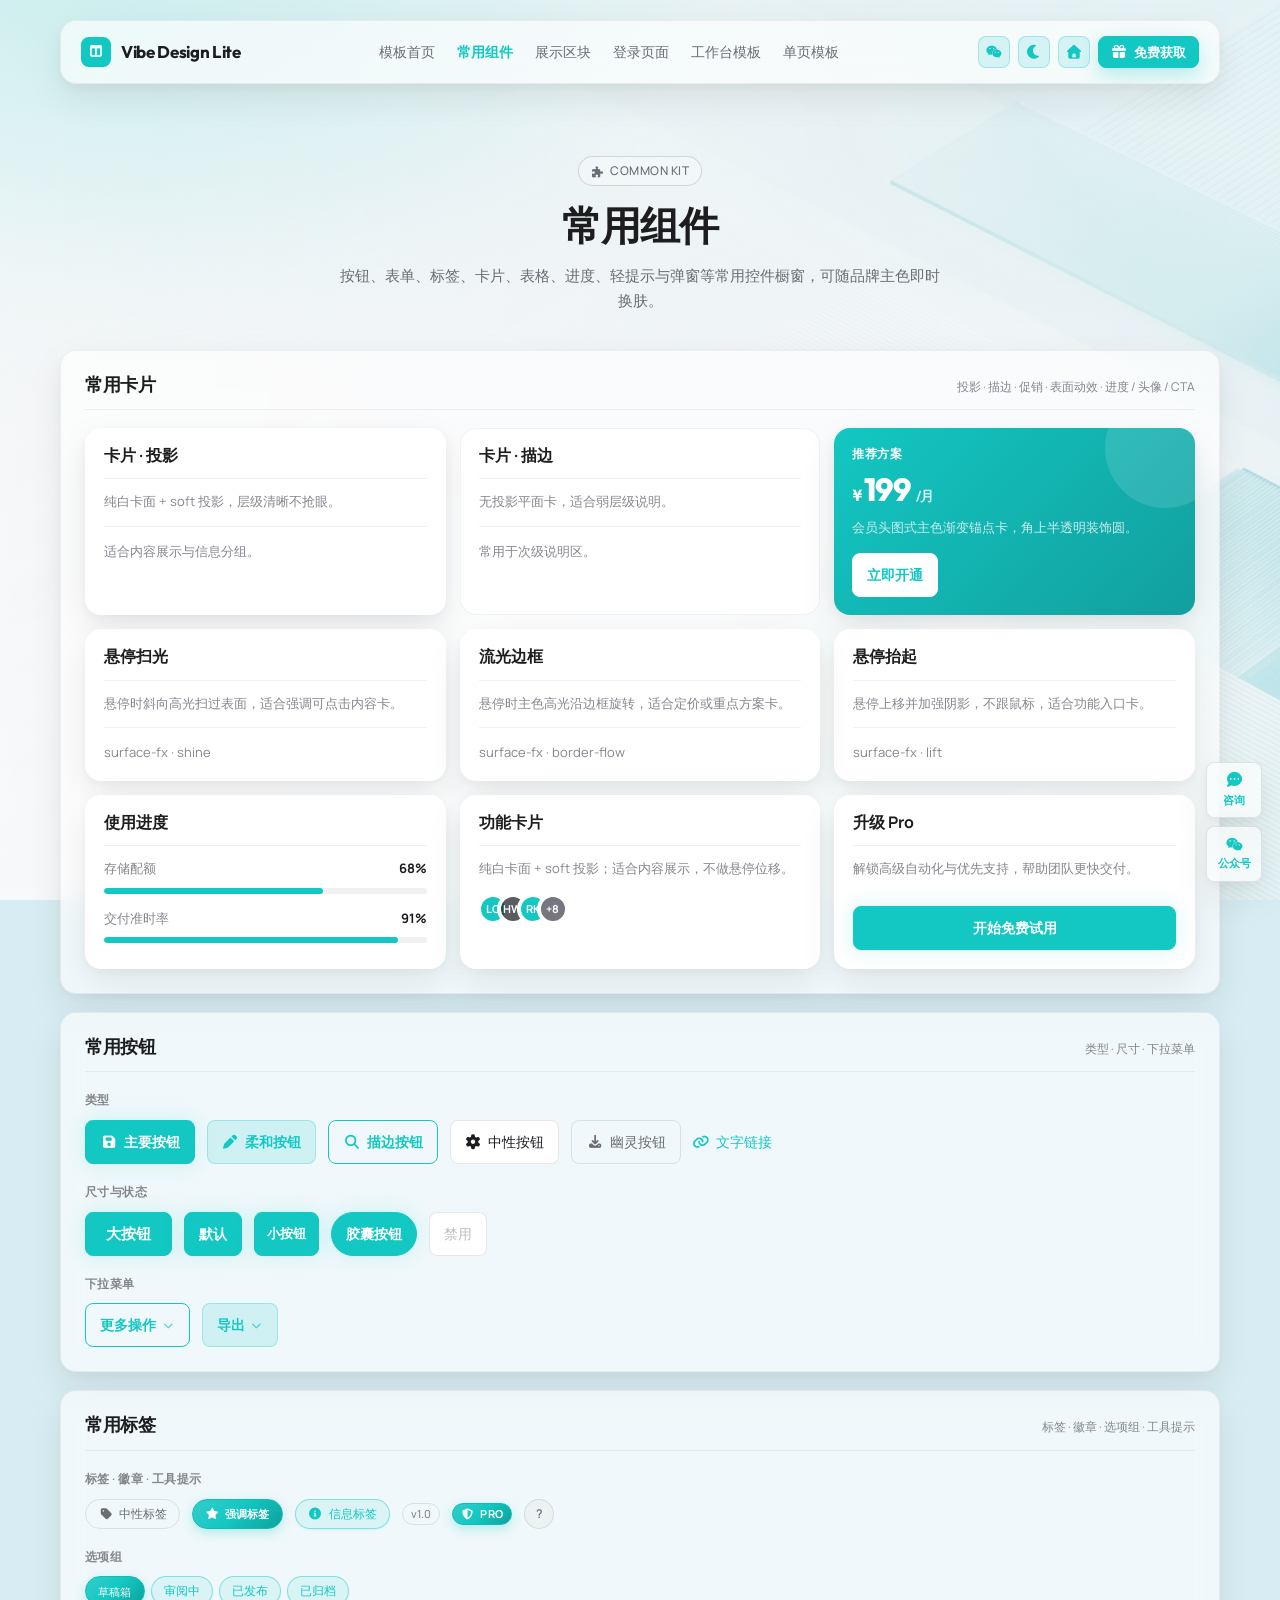
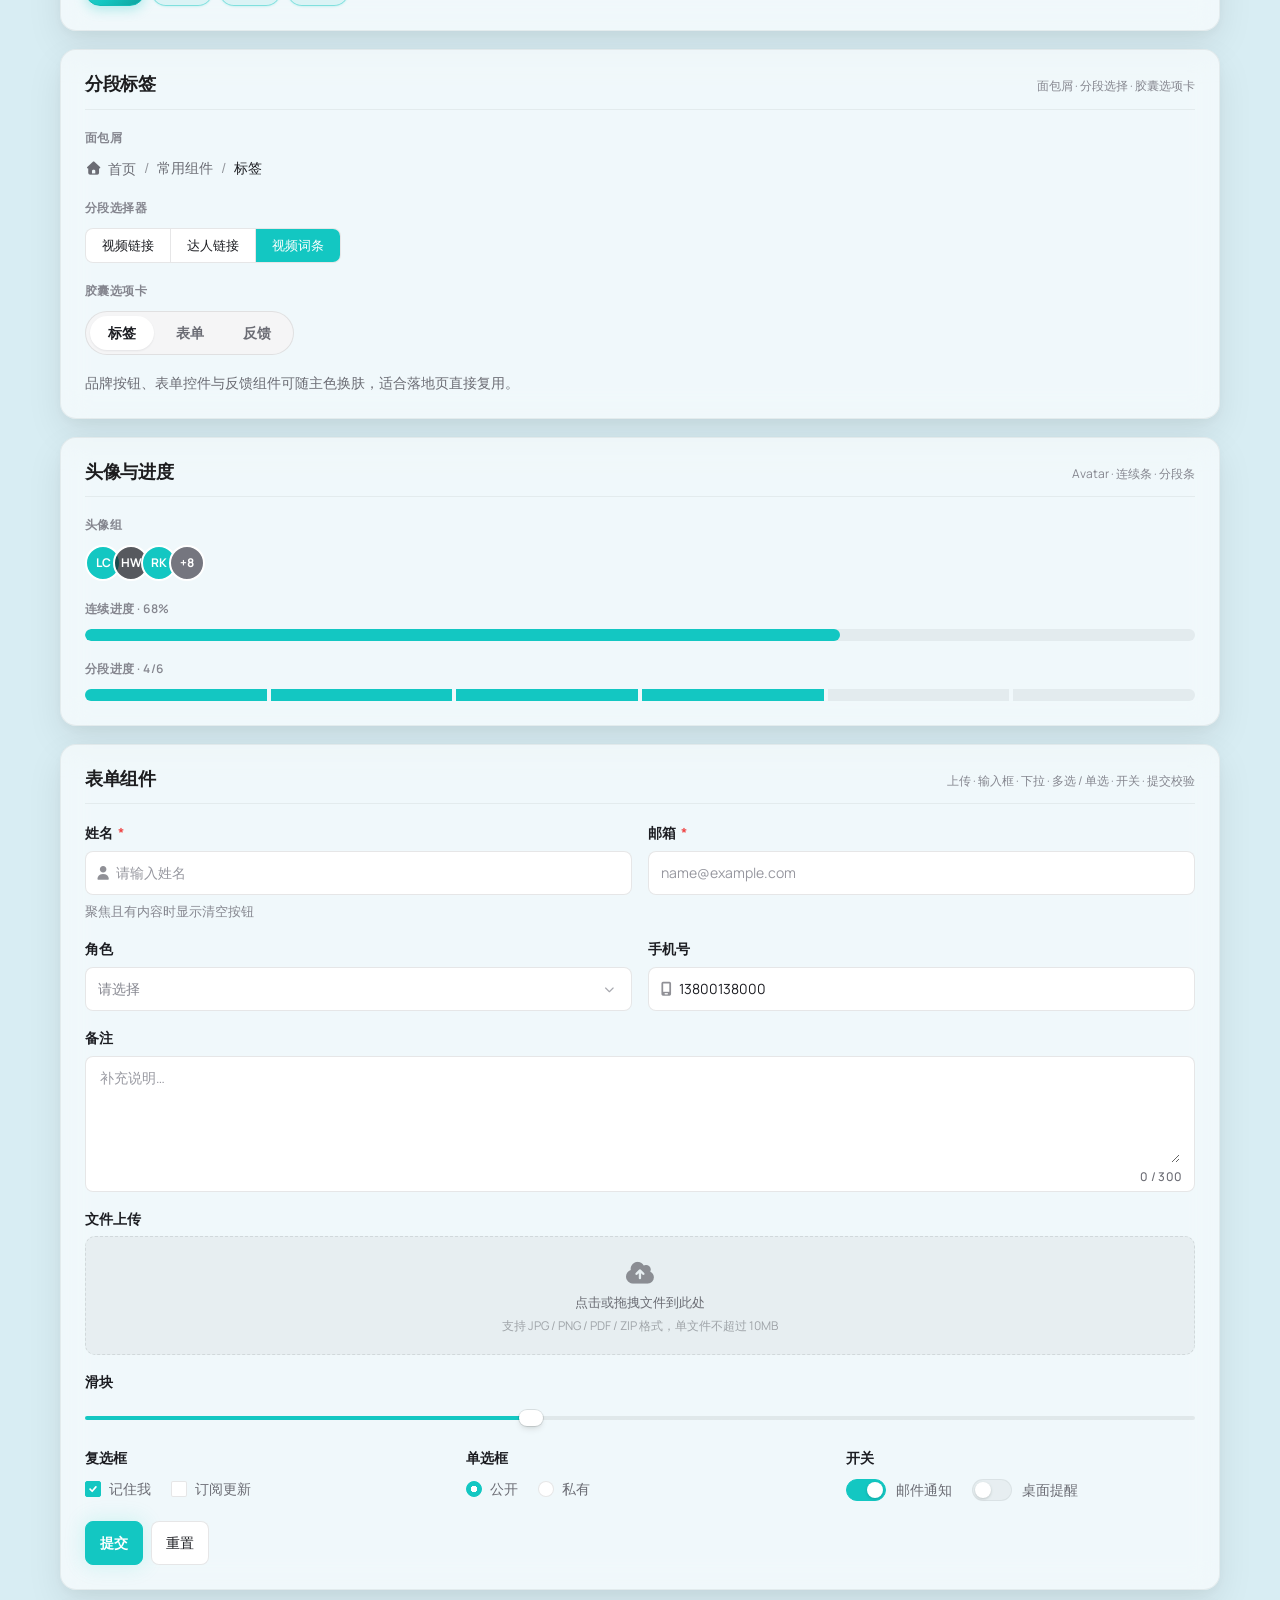
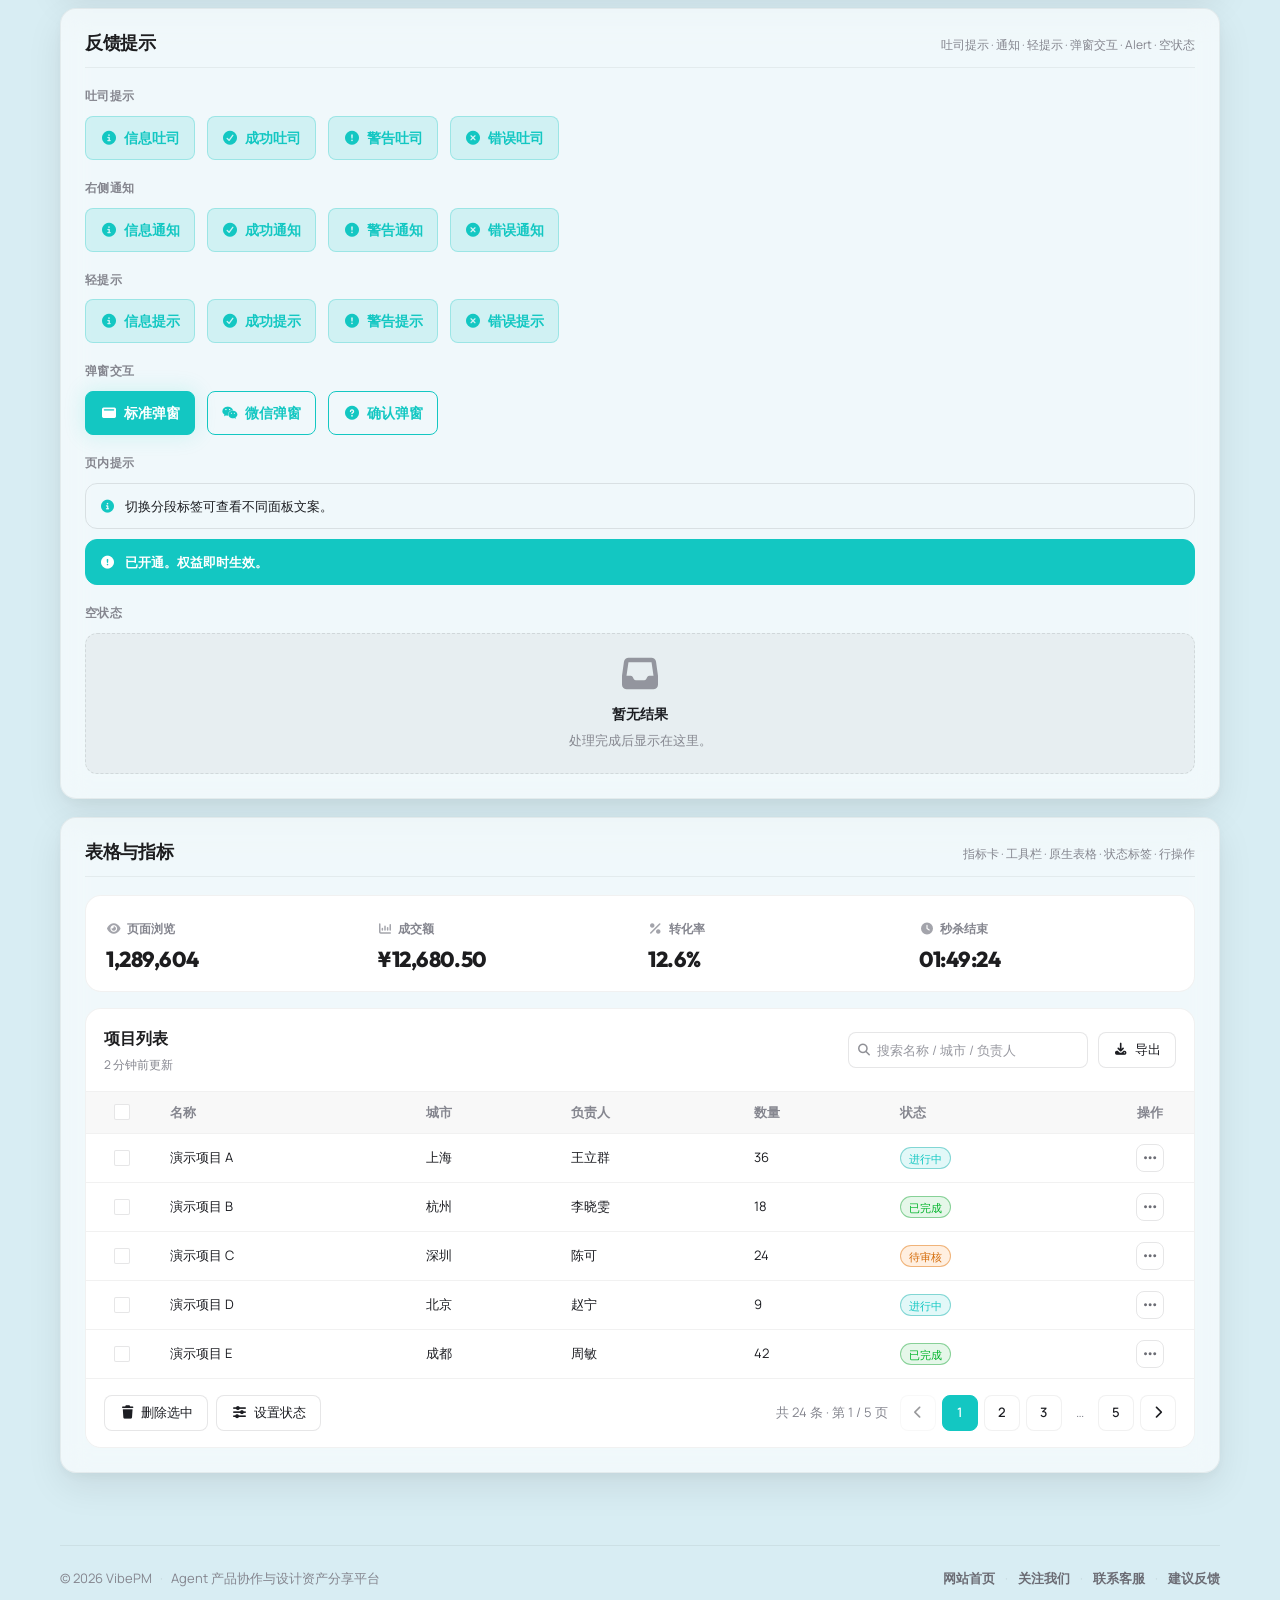
==== components.html @ 29d190fe "Initial open-source release of Vibe Design Lite static template. Includes marketing pages, component" ====
<!DOCTYPE html>
<html lang="zh-CN">
<head>
  <meta charset="UTF-8" />
  <meta name="viewport" content="width=device-width, initial-scale=1" />
  <title>常用组件 — Vibe Design Lite | VibePM</title>
  <meta name="description" content="Vibe Design Lite 常用组件橱窗：按钮、表单、标签、卡片、表格、进度、吐司与弹窗等可复用控件示意，便于轻站快速对照接入。" />
  <meta name="keywords" content="Vibe Design Lite,常用组件,按钮,表单,卡片,表格,弹窗,吐司,标签,进度条,轻站,VibePM" />
  <meta name="author" content="VibePM" />
  <meta name="theme-color" content="#13c7c2" />
  <script src="./assets/common/js/theme.js"></script>
  <link rel="stylesheet" href="./vendor/fontawesome_free/css/all.min.css" />
  <link rel="stylesheet" href="./assets/common/css/global.css" />
  <link rel="stylesheet" href="./assets/common/css/chrome.css" />
  <link rel="stylesheet" href="./assets/common/css/components.css" />
  <link rel="stylesheet" href="./css/components.css" />
  <link rel="icon" href="./assets/images/logo.svg" type="image/svg+xml">
</head>
<body id="top" class="wa-landing-cover">
  <div class="wa-landing-bg" aria-hidden="true">
    <div class="wa-landing-bg__image"></div>
    <div class="wa-landing-bg__glow"></div>
    <div class="wa-landing-bg__aura"></div>
    <div class="wa-landing-bg__dots"></div>
  </div>

  <div class="wa-shell">
    <div class="wa-nav-shell">
      <div class="wa-nav-shell__inner">
        <header class="wa-nav wa-nav--card">
          <a class="wa-brand" href="./index.html" aria-label="Vibe Design Lite，返回首页">
            <span class="wa-brand__mark" aria-hidden="true"><i class="fa-solid fa-table-columns"></i></span>
            <span class="wa-brand__name">Vibe Design Lite</span>
          </a>

          <nav class="wa-nav__links" aria-label="主导航">
            <a href="./index.html">模板首页</a>
            <a href="./components.html" aria-current="page">常用组件</a>
            <a href="./showcase.html">展示区块</a>
            <a href="./login.html" target="_blank" rel="noopener noreferrer">登录页面</a>
            <a href="./shell-dashboard.html" target="_blank" rel="noopener noreferrer">工作台模板</a>
            <a href="./tool.html" target="_blank" rel="noopener noreferrer">单页模板</a>
          </nav>

          <div class="wa-nav__actions">
            <button type="button" class="wa-nav__icon-btn wa-nav__icon-btn--aux" data-modal-open="wechat-modal" aria-label="关注公众号" title="关注公众号">
              <i class="fa-brands fa-weixin" aria-hidden="true"></i>
            </button>
            <button
              type="button"
              class="wa-nav__icon-btn wa-nav__icon-btn--aux"
              data-wa-theme-toggle
              aria-pressed="false"
              aria-label="切换主题"
              title="切换主题"
            >
              <i class="fa-regular fa-moon" aria-hidden="true"></i>
            </button>
            <a
              class="wa-nav__icon-btn wa-nav__icon-btn--aux"
              href="https://www.vibepm.net/"
              target="_blank"
              rel="noopener noreferrer"
              aria-label="网站首页"
              title="网站首页"
            >
              <i class="fa-solid fa-house" aria-hidden="true"></i>
            </a>
            <a
              class="wa-btn wa-btn--primary wa-btn--sm wa-nav__home"
              href="https://www.vibepm.net/home/templates/"
              target="_blank"
              rel="noopener noreferrer"
              aria-label="免费获取"
            >
              <i class="fa-solid fa-gift" aria-hidden="true"></i>
              <span class="wa-nav__home-label">免费获取</span>
            </a>
            <button
              type="button"
              class="wa-nav__toggle"
              data-nav-toggle
              aria-expanded="false"
              aria-controls="nav-drawer"
              aria-label="打开菜单"
            >
              <i class="fa-solid fa-bars" aria-hidden="true"></i>
            </button>
          </div>
        </header>

        <div class="wa-nav__drawer" id="nav-drawer" data-nav-drawer>
          <nav aria-label="移动导航">
            <a href="./index.html">介绍首页</a>
            <a href="./components.html" aria-current="page">常用组件</a>
            <a href="./showcase.html">展示区块</a>
            <a href="./login.html" target="_blank" rel="noopener noreferrer">登录页面</a>
            <a href="./shell-dashboard.html" target="_blank" rel="noopener noreferrer">工作台模板</a>
            <a href="./tool.html" target="_blank" rel="noopener noreferrer">单页模板</a>
          </nav>
        </div>
      </div>
    </div>

    <main class="wa-main">
      <section class="wa-section" id="components">
        <div class="wa-container">
          <div class="wa-section__head">
            <p class="wa-section__eyebrow"><i class="fa-solid fa-puzzle-piece" aria-hidden="true"></i> Common Kit</p>
            <h2 class="wa-section__title">常用组件</h2>
            <p class="wa-section__desc">按钮、表单、标签、卡片、表格、进度、轻提示与弹窗等常用控件橱窗，可随品牌主色即时换肤。</p>
          </div>

          <div class="wa-kit">
            <article class="wa-kit__card" id="kit-cards">
              <header class="wa-kit__head">
                <h3>常用卡片</h3>
                <span>投影 · 描边 · 促销 · 表面动效 · 进度 / 头像 / CTA</span>
              </header>

              <div class="wa-card-grid">
                <div class="wa-card wa-card--shadow">
                  <h4 class="wa-card__title">卡片 · 投影</h4>
                  <p class="wa-card__desc">纯白卡面 + soft 投影，层级清晰不抢眼。</p>
                  <hr class="wa-card__split" />
                  <p class="wa-card__desc">适合内容展示与信息分组。</p>
                </div>
                <div class="wa-card">
                  <h4 class="wa-card__title">卡片 · 描边</h4>
                  <p class="wa-card__desc">无投影平面卡，适合弱层级说明。</p>
                  <hr class="wa-card__split" />
                  <p class="wa-card__desc">常用于次级说明区。</p>
                </div>
                <div class="wa-card wa-card--promo">
                  <p class="wa-card__kicker">推荐方案</p>
                  <p class="wa-card__price">
                    <span class="wa-card__price-currency">¥</span>199<span class="wa-card__price-unit">/月</span>
                  </p>
                  <p class="wa-card__desc">会员头图式主色渐变锚点卡，角上半透明装饰圆。</p>
                  <button type="button" class="wa-btn" data-kit-message="success" data-kit-message-text="开通成功">立即开通</button>
                </div>
              </div>

              <div class="wa-card-grid">
                <div class="wa-card wa-card--shadow wa-shine">
                  <h4 class="wa-card__title">悬停扫光</h4>
                  <p class="wa-card__desc">悬停时斜向高光扫过表面，适合强调可点击内容卡。</p>
                  <hr class="wa-card__split" />
                  <p class="wa-card__desc">surface-fx · shine</p>
                </div>
                <div class="wa-card wa-card--shadow wa-border-flow">
                  <h4 class="wa-card__title">流光边框</h4>
                  <p class="wa-card__desc">悬停时主色高光沿边框旋转，适合定价或重点方案卡。</p>
                  <hr class="wa-card__split" />
                  <p class="wa-card__desc">surface-fx · border-flow</p>
                </div>
                <div class="wa-card wa-card--shadow wa-lift">
                  <h4 class="wa-card__title">悬停抬起</h4>
                  <p class="wa-card__desc">悬停上移并加强阴影，不跟鼠标，适合功能入口卡。</p>
                  <hr class="wa-card__split" />
                  <p class="wa-card__desc">surface-fx · lift</p>
                </div>
              </div>

              <div class="wa-card-grid">
                <div class="wa-card wa-card--shadow">
                  <h4 class="wa-card__title">使用进度</h4>
                  <div class="wa-card__meter">
                    <div class="wa-card__meter-head">
                      <span>存储配额</span>
                      <strong>68%</strong>
                    </div>
                    <div class="wa-progress" role="progressbar" aria-valuenow="68" aria-valuemin="0" aria-valuemax="100" aria-label="存储配额">
                      <span class="wa-progress__bar" style="width: 68%"></span>
                    </div>
                  </div>
                  <div class="wa-card__meter">
                    <div class="wa-card__meter-head">
                      <span>交付准时率</span>
                      <strong>91%</strong>
                    </div>
                    <div class="wa-progress" role="progressbar" aria-valuenow="91" aria-valuemin="0" aria-valuemax="100" aria-label="交付准时率">
                      <span class="wa-progress__bar" style="width: 91%"></span>
                    </div>
                  </div>
                </div>
                <div class="wa-card wa-card--shadow">
                  <h4 class="wa-card__title">功能卡片</h4>
                  <p class="wa-card__desc">纯白卡面 + soft 投影；适合内容展示，不做悬停位移。</p>
                  <div class="wa-card__avatars" aria-label="协作者">
                    <span class="wa-avatar">LC</span>
                    <span class="wa-avatar wa-avatar--strong">HW</span>
                    <span class="wa-avatar">RK</span>
                    <span class="wa-avatar wa-avatar--muted">+8</span>
                  </div>
                </div>
                <div class="wa-card wa-card--shadow wa-card--cta">
                  <h4 class="wa-card__title">升级 Pro</h4>
                  <p class="wa-card__desc">解锁高级自动化与优先支持，帮助团队更快交付。</p>
                  <button type="button" class="wa-btn wa-btn--primary" data-kit-message="success" data-kit-message-text="已开始免费试用">开始免费试用</button>
                </div>
              </div>
            </article>

            <article class="wa-kit__card" id="kit-buttons">
              <header class="wa-kit__head">
                <h3>常用按钮</h3>
                <span>类型 · 尺寸 · 下拉菜单</span>
              </header>
              <div class="wa-kit__block">
                <p class="wa-kit__label">类型</p>
                <div class="wa-kit__row">
                  <button type="button" class="wa-btn wa-btn--primary"><i class="fa-solid fa-floppy-disk" aria-hidden="true"></i> 主要按钮</button>
                  <button type="button" class="wa-btn wa-btn--soft"><i class="fa-solid fa-pen" aria-hidden="true"></i> 柔和按钮</button>
                  <button type="button" class="wa-btn wa-btn--outline"><i class="fa-solid fa-magnifying-glass" aria-hidden="true"></i> 描边按钮</button>
                  <button type="button" class="wa-btn wa-btn--secondary"><i class="fa-solid fa-gear" aria-hidden="true"></i> 中性按钮</button>
                  <button type="button" class="wa-btn wa-btn--ghost"><i class="fa-solid fa-download" aria-hidden="true"></i> 幽灵按钮</button>
                  <a class="wa-link" href="#top"><i class="fa-solid fa-link" aria-hidden="true"></i> 文字链接</a>
                </div>
              </div>
              <div class="wa-kit__block">
                <p class="wa-kit__label">尺寸与状态</p>
                <div class="wa-kit__row">
                  <button type="button" class="wa-btn wa-btn--primary wa-btn--lg">大按钮</button>
                  <button type="button" class="wa-btn wa-btn--primary">默认</button>
                  <button type="button" class="wa-btn wa-btn--primary wa-btn--sm">小按钮</button>
                  <button type="button" class="wa-btn wa-btn--primary wa-btn--pill">胶囊按钮</button>
                  <button type="button" class="wa-btn wa-btn--secondary is-disabled" disabled>禁用</button>
                </div>
              </div>
              <div class="wa-kit__block">
                <p class="wa-kit__label">下拉菜单</p>
                <div class="wa-kit__row">
                  <div class="wa-dropdown" data-wa-dropdown>
                    <button type="button" class="wa-btn wa-btn--outline wa-dropdown__trigger" data-wa-dropdown-trigger aria-expanded="false" aria-haspopup="menu">
                      更多操作
                      <i class="fa-solid fa-chevron-down wa-dropdown__chevron" aria-hidden="true"></i>
                    </button>
                    <ul class="wa-dropdown__menu" role="menu" hidden data-wa-dropdown-menu>
                      <li role="none">
                        <button type="button" class="wa-dropdown__item" role="menuitem" data-kit-dropdown-action="edit">
                          <i class="fa-solid fa-pen" aria-hidden="true"></i> 编辑
                        </button>
                      </li>
                      <li role="none">
                        <button type="button" class="wa-dropdown__item" role="menuitem" data-kit-dropdown-action="copy">
                          <i class="fa-solid fa-link" aria-hidden="true"></i> 复制链接
                        </button>
                      </li>
                      <li role="none"><hr class="wa-dropdown__sep" /></li>
                      <li role="none">
                        <button type="button" class="wa-dropdown__item" role="menuitem" data-kit-dropdown-action="delete">
                          <i class="fa-solid fa-trash" aria-hidden="true"></i> 删除
                        </button>
                      </li>
                    </ul>
                  </div>
                  <div class="wa-dropdown" data-wa-dropdown>
                    <button type="button" class="wa-btn wa-btn--soft wa-dropdown__trigger" data-wa-dropdown-trigger aria-expanded="false" aria-haspopup="menu">
                      导出
                      <i class="fa-solid fa-chevron-down wa-dropdown__chevron" aria-hidden="true"></i>
                    </button>
                    <ul class="wa-dropdown__menu" role="menu" hidden data-wa-dropdown-menu>
                      <li role="none">
                        <button type="button" class="wa-dropdown__item" role="menuitem" data-kit-dropdown-action="pdf">
                          <i class="fa-solid fa-file-pdf" aria-hidden="true"></i> 导出 PDF
                        </button>
                      </li>
                      <li role="none">
                        <button type="button" class="wa-dropdown__item" role="menuitem" data-kit-dropdown-action="png">
                          <i class="fa-solid fa-image" aria-hidden="true"></i> 导出图片
                        </button>
                      </li>
                    </ul>
                  </div>
                </div>
              </div>
            </article>

            <article class="wa-kit__card" id="kit-tags">
              <header class="wa-kit__head">
                <h3>常用标签</h3>
                <span>标签 · 徽章 · 选项组 · 工具提示</span>
              </header>
              <div class="wa-kit__block">
                <p class="wa-kit__label">标签 · 徽章 · 工具提示</p>
                <div class="wa-kit__row">
                  <span class="wa-chip"><i class="fa-solid fa-tag" aria-hidden="true"></i> 中性标签</span>
                  <span class="wa-chip wa-chip--accent"><i class="fa-solid fa-star" aria-hidden="true"></i> 强调标签</span>
                  <span class="wa-chip wa-chip--marked"><i class="fa-solid fa-circle-info" aria-hidden="true"></i> 信息标签</span>
                  <span class="wa-badge wa-badge--outline">v1.0</span>
                  <span class="wa-badge wa-badge--accent"><i class="fa-solid fa-shield-halved" aria-hidden="true"></i> PRO</span>
                  <span class="wa-tooltip" tabindex="0" aria-label="悬停或聚焦时显示说明">
                    ?
                    <span class="wa-tooltip__bubble" role="tooltip">
                      <i class="fa-solid fa-circle-info" aria-hidden="true"></i>
                      悬停或聚焦时显示说明
                    </span>
                  </span>
                </div>
              </div>
              <div class="wa-kit__block">
                <p class="wa-kit__label">选项组</p>
                <div class="wa-chip-group" data-wa-chip-group role="radiogroup" aria-label="状态筛选">
                  <button type="button" class="wa-chip wa-chip--option wa-chip--accent is-active" role="radio" aria-checked="true">草稿箱</button>
                  <button type="button" class="wa-chip wa-chip--option wa-chip--marked" role="radio" aria-checked="false">审阅中</button>
                  <button type="button" class="wa-chip wa-chip--option wa-chip--marked" role="radio" aria-checked="false">已发布</button>
                  <button type="button" class="wa-chip wa-chip--option wa-chip--marked" role="radio" aria-checked="false">已归档</button>
                </div>
              </div>
            </article>

            <article class="wa-kit__card">
              <header class="wa-kit__head">
                <h3>分段标签</h3>
                <span>面包屑 · 分段选择 · 胶囊选项卡</span>
              </header>
              <div class="wa-kit__block">
                <p class="wa-kit__label">面包屑</p>
                <nav class="wa-crumbs" aria-label="面包屑">
                  <a href="./index.html" class="wa-crumbs__home">
                    <i class="fa-solid fa-house" aria-hidden="true"></i>
                    首页
                  </a>
                  <span class="wa-crumbs__sep" aria-hidden="true">/</span>
                  <a href="./components.html">常用组件</a>
                  <span class="wa-crumbs__sep" aria-hidden="true">/</span>
                  <span class="wa-crumbs__current" aria-current="page">标签</span>
                </nav>
              </div>
              <div class="wa-kit__block">
                <p class="wa-kit__label">分段选择器</p>
                <div class="wa-segment" data-wa-segment role="radiogroup" aria-label="链接类型">
                  <button type="button" class="wa-segment__item" role="radio" aria-checked="false" data-wa-segment-item>视频链接</button>
                  <button type="button" class="wa-segment__item" role="radio" aria-checked="false" data-wa-segment-item>达人链接</button>
                  <button type="button" class="wa-segment__item is-active" role="radio" aria-checked="true" data-wa-segment-item>视频词条</button>
                </div>
              </div>
              <div class="wa-kit__block">
                <p class="wa-kit__label">胶囊选项卡</p>
                <div class="wa-tabs" data-wa-tabs>
                  <div class="wa-tabs__list" role="tablist" aria-label="组件演示切换">
                    <button type="button" class="wa-tabs__tab is-active" id="kit-tab-overview" role="tab" aria-selected="true" aria-controls="kit-panel-overview" data-wa-tab="overview">标签</button>
                    <button type="button" class="wa-tabs__tab" id="kit-tab-form" role="tab" aria-selected="false" aria-controls="kit-panel-form" data-wa-tab="form" tabindex="-1">表单</button>
                    <button type="button" class="wa-tabs__tab" id="kit-tab-feedback" role="tab" aria-selected="false" aria-controls="kit-panel-feedback" data-wa-tab="feedback" tabindex="-1">反馈</button>
                  </div>
                  <div class="wa-tabs__panels">
                    <div class="wa-tabs__panel is-active" id="kit-panel-overview" role="tabpanel" aria-labelledby="kit-tab-overview" data-wa-tab-panel="overview">品牌按钮、表单控件与反馈组件可随主色换肤，适合落地页直接复用。</div>
                    <div class="wa-tabs__panel" id="kit-panel-form" role="tabpanel" aria-labelledby="kit-tab-form" data-wa-tab-panel="form" hidden>覆盖输入、下拉、多行文本、复选与单选，并支持校验态与提示文案。</div>
                    <div class="wa-tabs__panel" id="kit-panel-feedback" role="tabpanel" aria-labelledby="kit-tab-feedback" data-wa-tab-panel="feedback" hidden>轻提示、吐司、右侧通知与弹窗可按场景组合；危险操作可用红色确认钮。</div>
                  </div>
                </div>
              </div>
            </article>

            <article class="wa-kit__card">
              <header class="wa-kit__head">
                <h3>头像与进度</h3>
                <span>Avatar · 连续条 · 分段条</span>
              </header>
              <div class="wa-kit__block">
                <p class="wa-kit__label">头像组</p>
                <div class="wa-avatar-group" aria-label="协作成员">
                  <span class="wa-avatar">LC</span>
                  <span class="wa-avatar wa-avatar--strong">HW</span>
                  <span class="wa-avatar">RK</span>
                  <span class="wa-avatar wa-avatar--muted">+8</span>
                </div>
              </div>
              <div class="wa-kit__block">
                <p class="wa-kit__label">连续进度 · 68%</p>
                <div class="wa-progress" role="progressbar" aria-valuenow="68" aria-valuemin="0" aria-valuemax="100" aria-label="额度">
                  <span class="wa-progress__bar" style="width: 68%"></span>
                </div>
              </div>
              <div class="wa-kit__block">
                <p class="wa-kit__label">分段进度 · 4/6</p>
                <div class="wa-progress-seg" role="img" aria-label="六段进度，已完成四段">
                  <span class="wa-progress-seg__item is-on"></span>
                  <span class="wa-progress-seg__item is-on"></span>
                  <span class="wa-progress-seg__item is-on"></span>
                  <span class="wa-progress-seg__item is-on"></span>
                  <span class="wa-progress-seg__item"></span>
                  <span class="wa-progress-seg__item"></span>
                </div>
              </div>
            </article>

            <article class="wa-kit__card" id="kit-forms">
              <header class="wa-kit__head">
                <h3>表单组件</h3>
                <span>上传 · 输入框 · 下拉 · 多选 / 单选 · 开关 · 提交校验</span>
              </header>
              <form class="wa-form wa-kit__form" id="kit-form" novalidate>
                <div class="wa-form-item" data-validate="required" data-error="请输入姓名">
                  <label class="wa-label" for="kit-name">姓名 <span class="wa-req">*</span></label>
                  <div class="wa-field wa-field--icon">
                    <i class="fa-solid fa-user wa-field__icon" aria-hidden="true"></i>
                    <input class="wa-field__input" id="kit-name" name="name" type="text" placeholder="请输入姓名" value="" autocomplete="off" data-wa-field-input />
                    <button type="button" class="wa-field__clear" data-wa-field-clear aria-label="清空" aria-hidden="true"><i class="fa-solid fa-circle-xmark" aria-hidden="true"></i></button>
                  </div>
                  <p class="wa-field__hint">聚焦且有内容时显示清空按钮</p>
                  <p class="wa-field__error" role="alert"></p>
                </div>
                <div class="wa-form-item" data-validate="email" data-error="请输入有效的邮箱地址">
                  <label class="wa-label" for="kit-email">邮箱 <span class="wa-req">*</span></label>
                  <div class="wa-field">
                    <input class="wa-field__input" id="kit-email" name="email" type="email" placeholder="name@example.com" value="" autocomplete="off" data-wa-field-input />
                    <button type="button" class="wa-field__clear" data-wa-field-clear aria-label="清空" aria-hidden="true"><i class="fa-solid fa-circle-xmark" aria-hidden="true"></i></button>
                  </div>
                  <p class="wa-field__error" role="alert"></p>
                </div>
                <div class="wa-form-item">
                  <label class="wa-label" for="kit-role">角色</label>
                  <div class="wa-field wa-field--select">
                    <select class="wa-field__select" id="kit-role" name="role" data-wa-combo>
                      <option value="" selected disabled>请选择</option>
                      <option value="pm">产品经理</option>
                      <option value="design">设计师</option>
                      <option value="dev">前端开发</option>
                    </select>
                  </div>
                </div>
                <div class="wa-form-item">
                  <label class="wa-label" for="kit-phone">手机号</label>
                  <div class="wa-field wa-field--icon">
                    <i class="fa-solid fa-mobile-screen wa-field__icon" aria-hidden="true"></i>
                    <input class="wa-field__input" id="kit-phone" name="phone" type="tel" placeholder="请输入手机号" value="13800138000" autocomplete="off" data-wa-field-input />
                    <button type="button" class="wa-field__clear" data-wa-field-clear aria-label="清空" aria-hidden="true"><i class="fa-solid fa-circle-xmark" aria-hidden="true"></i></button>
                  </div>
                </div>
                <div class="wa-form-item">
                  <label class="wa-label" for="kit-note">备注</label>
                  <div class="wa-field wa-field--textarea">
                    <textarea class="wa-field__textarea" id="kit-note" name="note" rows="3" maxlength="300" placeholder="补充说明…"></textarea>
                  </div>
                </div>
                <div class="wa-form-item">
                  <label class="wa-label" for="kit-fileInput">文件上传</label>
                  <div
                    class="wa-dropzone"
                    id="kit-dropzone"
                    data-wa-dropzone="kit-fileInput"
                    data-wa-max-size="10mb"
                    data-wa-max-files="8"
                    role="button"
                    tabindex="0"
                    aria-label="上传文件"
                  >
                    <i class="fa-solid fa-cloud-arrow-up" aria-hidden="true"></i>
                    <span class="wa-dropzone__title" data-wa-dropzone-hint>点击或拖拽文件到此处</span>
                    <span class="wa-dropzone__tip">支持 JPG / PNG / PDF / ZIP 格式，单文件不超过 10MB</span>
                  </div>
                  <ul
                    class="wa-dropzone-list"
                    data-wa-dropzone-list="kit-fileInput"
                    hidden
                    aria-label="已选文件"
                  ></ul>
                  <input
                    type="file"
                    class="wa-file-input"
                    id="kit-fileInput"
                    multiple
                    accept=".jpg,.jpeg,.png,.pdf,.zip,image/jpeg,image/png,application/pdf,application/zip"
                  />
                </div>
                <div class="wa-form-item">
                  <label class="wa-label" for="kit-slider">滑块</label>
                  <div class="wa-slider" data-wa-slider>
                    <input
                      class="wa-slider__input"
                      id="kit-slider"
                      name="intensity"
                      type="range"
                      min="0"
                      max="100"
                      value="40"
                      aria-valuemin="0"
                      aria-valuemax="100"
                      aria-valuenow="40"
                    />
                  </div>
                </div>
                <div class="wa-kit__choice">
                  <div class="wa-kit__choice-col">
                    <p class="wa-label">复选框</p>
                    <div class="wa-kit__choice-list wa-kit__choice-list--inline">
                      <label class="wa-check"><input type="checkbox" name="remember" checked /> 记住我</label>
                      <label class="wa-check"><input type="checkbox" name="subscribe" /> 订阅更新</label>
                    </div>
                  </div>
                  <div class="wa-kit__choice-col">
                    <p class="wa-label">单选框</p>
                    <div class="wa-kit__choice-list wa-kit__choice-list--inline" role="radiogroup" aria-label="可见性">
                      <label class="wa-radio"><input type="radio" name="kit-vis" value="public" checked /> 公开</label>
                      <label class="wa-radio"><input type="radio" name="kit-vis" value="private" /> 私有</label>
                    </div>
                  </div>
                  <div class="wa-kit__choice-col">
                    <p class="wa-label">开关</p>
                    <div class="wa-kit__choice-list wa-kit__choice-list--inline wa-switch-group wa-switch-group--inline">
                      <label class="wa-switch"><input type="checkbox" name="mail" role="switch" checked /> 邮件通知</label>
                      <label class="wa-switch"><input type="checkbox" name="desktop" role="switch" /> 桌面提醒</label>
                    </div>
                  </div>
                </div>
                <div class="wa-form__actions">
                  <button type="submit" class="wa-btn wa-btn--primary">提交</button>
                  <button type="reset" class="wa-btn wa-btn--secondary">重置</button>
                </div>
              </form>
            </article>

            <article class="wa-kit__card" id="kit-feedback">
              <header class="wa-kit__head">
                <h3>反馈提示</h3>
                <span>吐司提示 · 通知 · 轻提示 · 弹窗交互 · Alert · 空状态</span>
              </header>
              <div class="wa-kit__block">
                <p class="wa-kit__label">吐司提示</p>
                <div class="wa-kit__row">
                  <button type="button" class="wa-btn wa-btn--soft" data-kit-message="info"><i class="fa-solid fa-circle-info" aria-hidden="true"></i> 信息吐司</button>
                  <button type="button" class="wa-btn wa-btn--soft" data-kit-message="success"><i class="fa-solid fa-circle-check" aria-hidden="true"></i> 成功吐司</button>
                  <button type="button" class="wa-btn wa-btn--soft" data-kit-message="warning"><i class="fa-solid fa-circle-exclamation" aria-hidden="true"></i> 警告吐司</button>
                  <button type="button" class="wa-btn wa-btn--soft" data-kit-message="error"><i class="fa-solid fa-circle-xmark" aria-hidden="true"></i> 错误吐司</button>
                </div>
              </div>
              <div class="wa-kit__block">
                <p class="wa-kit__label">右侧通知</p>
                <div class="wa-kit__row">
                  <button type="button" class="wa-btn wa-btn--soft" data-kit-notify="info"><i class="fa-solid fa-circle-info" aria-hidden="true"></i> 信息通知</button>
                  <button type="button" class="wa-btn wa-btn--soft" data-kit-notify="success"><i class="fa-solid fa-circle-check" aria-hidden="true"></i> 成功通知</button>
                  <button type="button" class="wa-btn wa-btn--soft" data-kit-notify="warning"><i class="fa-solid fa-circle-exclamation" aria-hidden="true"></i> 警告通知</button>
                  <button type="button" class="wa-btn wa-btn--soft" data-kit-notify="error"><i class="fa-solid fa-circle-xmark" aria-hidden="true"></i> 错误通知</button>
                </div>
              </div>
              <div class="wa-kit__block">
                <p class="wa-kit__label">轻提示</p>
                <div class="wa-kit__row">
                  <button type="button" class="wa-btn wa-btn--soft" data-kit-toast="info"><i class="fa-solid fa-circle-info" aria-hidden="true"></i> 信息提示</button>
                  <button type="button" class="wa-btn wa-btn--soft" data-kit-toast="success"><i class="fa-solid fa-circle-check" aria-hidden="true"></i> 成功提示</button>
                  <button type="button" class="wa-btn wa-btn--soft" data-kit-toast="warning"><i class="fa-solid fa-circle-exclamation" aria-hidden="true"></i> 警告提示</button>
                  <button type="button" class="wa-btn wa-btn--soft" data-kit-toast="error"><i class="fa-solid fa-circle-xmark" aria-hidden="true"></i> 错误提示</button>
                </div>
              </div>
              <div class="wa-kit__block">
                <p class="wa-kit__label">弹窗交互</p>
                <div class="wa-kit__row">
                  <button type="button" class="wa-btn wa-btn--primary" data-modal-open="demo-modal"><i class="fa-solid fa-window-maximize" aria-hidden="true"></i> 标准弹窗</button>
                  <button type="button" class="wa-btn wa-btn--outline" data-modal-open="wechat-modal"><i class="fa-brands fa-weixin" aria-hidden="true"></i> 微信弹窗</button>
                  <button type="button" class="wa-btn wa-btn--outline" data-kit-confirm><i class="fa-solid fa-circle-question" aria-hidden="true"></i> 确认弹窗</button>
                </div>
              </div>
              <div class="wa-kit__block">
                <p class="wa-kit__label">页内提示</p>
                <div class="wa-alert" role="status">
                  <i class="fa-solid fa-circle-info wa-alert__mark" aria-hidden="true"></i>
                  <span class="wa-alert__body">切换分段标签可查看不同面板文案。</span>
                </div>
                <div class="wa-alert wa-alert--strong" role="status" style="margin-top: 10px">
                  <i class="fa-solid fa-circle-exclamation wa-alert__mark" aria-hidden="true"></i>
                  <span class="wa-alert__body"><b>已开通。</b>权益即时生效。</span>
                </div>
              </div>
              <div class="wa-kit__block">
                <p class="wa-kit__label">空状态</p>
                <div class="wa-empty" role="status">
                  <i class="fa-solid fa-inbox wa-empty__icon" aria-hidden="true"></i>
                  <p class="wa-empty__title">暂无结果</p>
                  <p class="wa-empty__desc">处理完成后显示在这里。</p>
                </div>
              </div>
            </article>

            <article class="wa-kit__card" id="kit-table">
              <header class="wa-kit__head">
                <h3>表格与指标</h3>
                <span>指标卡 · 工具栏 · 原生表格 · 状态标签 · 行操作</span>
              </header>

              <div class="wa-stat-card">
                <div class="wa-stat-row">
                  <div class="wa-stat">
                    <p class="wa-stat__title"><i class="fa-solid fa-eye" aria-hidden="true"></i> 页面浏览</p>
                    <p class="wa-stat__value">1,289,604</p>
                  </div>
                  <div class="wa-stat">
                    <p class="wa-stat__title"><i class="fa-solid fa-chart-column" aria-hidden="true"></i> 成交额</p>
                    <p class="wa-stat__value">¥12,680.50</p>
                  </div>
                  <div class="wa-stat">
                    <p class="wa-stat__title"><i class="fa-solid fa-percent" aria-hidden="true"></i> 转化率</p>
                    <p class="wa-stat__value">12.6%</p>
                  </div>
                  <div class="wa-stat">
                    <p class="wa-stat__title"><i class="fa-solid fa-clock" aria-hidden="true"></i> 秒杀结束</p>
                    <p class="wa-stat__value" data-kit-countdown>01:49:26</p>
                  </div>
                </div>
              </div>

              <div class="wa-table-shell">
                <div class="wa-table-toolbar">
                  <div>
                    <h4 class="wa-table-toolbar__title">项目列表</h4>
                    <p class="wa-table-toolbar__sub">2 分钟前更新</p>
                  </div>
                  <div class="wa-table-toolbar__actions">
                    <div class="wa-field wa-field--icon">
                      <i class="fa-solid fa-magnifying-glass wa-field__icon" aria-hidden="true"></i>
                      <span class="wa-sr-only">搜索</span>
                      <input
                        class="wa-field__input"
                        type="text"
                        placeholder="搜索名称 / 城市 / 负责人"
                        data-kit-table-filter
                        data-wa-field-input
                        autocomplete="off"
                      />
                      <button type="button" class="wa-field__clear" data-wa-field-clear aria-label="清空" aria-hidden="true">
                        <i class="fa-solid fa-circle-xmark" aria-hidden="true"></i>
                      </button>
                    </div>
                    <button type="button" class="wa-btn wa-btn--secondary wa-btn--sm" data-kit-table-export>
                      <i class="fa-solid fa-download" aria-hidden="true"></i>
                      导出
                    </button>
                  </div>
                </div>
                <div class="wa-table-wrap">
                  <table class="wa-table" data-kit-table>
                    <thead>
                      <tr>
                        <th class="wa-table__check" scope="col">
                          <label class="wa-check"><input type="checkbox" data-kit-table-check-all aria-label="全选" /></label>
                        </th>
                        <th scope="col">名称</th>
                        <th scope="col">城市</th>
                        <th scope="col">负责人</th>
                        <th scope="col">数量</th>
                        <th scope="col">状态</th>
                        <th class="wa-table__ops" scope="col">操作</th>
                      </tr>
                    </thead>
                    <tbody data-kit-table-body>
                      <tr>
                        <td class="wa-table__check"><label class="wa-check"><input type="checkbox" aria-label="选择演示项目 A" /></label></td>
                        <td data-col="name" data-label="名称">演示项目 A</td>
                        <td data-label="城市">上海</td>
                        <td data-label="负责人">王立群</td>
                        <td data-label="数量">36</td>
                        <td data-col="status" data-label="状态"><span class="wa-badge wa-badge--run">进行中</span></td>
                        <td class="wa-table__ops">
                          <div class="wa-dropdown" data-wa-dropdown>
                            <button type="button" class="wa-btn wa-btn--ghost wa-dropdown__trigger" data-wa-dropdown-trigger aria-expanded="false" aria-haspopup="menu" aria-label="更多">
                              <i class="fa-solid fa-ellipsis" aria-hidden="true"></i>
                            </button>
                            <ul class="wa-dropdown__menu" role="menu" hidden data-wa-dropdown-menu>
                              <li role="none"><button type="button" class="wa-dropdown__item" role="menuitem" data-kit-dropdown-action="view"><i class="fa-solid fa-eye" aria-hidden="true"></i> 查看</button></li>
                              <li role="none"><button type="button" class="wa-dropdown__item" role="menuitem" data-kit-dropdown-action="copy"><i class="fa-solid fa-copy" aria-hidden="true"></i> 复制</button></li>
                              <li role="none"><hr class="wa-dropdown__sep" /></li>
                              <li role="none"><button type="button" class="wa-dropdown__item wa-dropdown__item--danger" role="menuitem" data-kit-dropdown-action="delete"><i class="fa-solid fa-trash" aria-hidden="true"></i> 删除</button></li>
                            </ul>
                          </div>
                        </td>
                      </tr>
                      <tr>
                        <td class="wa-table__check"><label class="wa-check"><input type="checkbox" aria-label="选择演示项目 B" /></label></td>
                        <td data-col="name" data-label="名称">演示项目 B</td>
                        <td data-label="城市">杭州</td>
                        <td data-label="负责人">李晓雯</td>
                        <td data-label="数量">18</td>
                        <td data-col="status" data-label="状态"><span class="wa-badge wa-badge--ok">已完成</span></td>
                        <td class="wa-table__ops">
                          <div class="wa-dropdown" data-wa-dropdown>
                            <button type="button" class="wa-btn wa-btn--ghost wa-dropdown__trigger" data-wa-dropdown-trigger aria-expanded="false" aria-haspopup="menu" aria-label="更多">
                              <i class="fa-solid fa-ellipsis" aria-hidden="true"></i>
                            </button>
                            <ul class="wa-dropdown__menu" role="menu" hidden data-wa-dropdown-menu>
                              <li role="none"><button type="button" class="wa-dropdown__item" role="menuitem" data-kit-dropdown-action="view"><i class="fa-solid fa-eye" aria-hidden="true"></i> 查看</button></li>
                              <li role="none"><button type="button" class="wa-dropdown__item" role="menuitem" data-kit-dropdown-action="copy"><i class="fa-solid fa-copy" aria-hidden="true"></i> 复制</button></li>
                              <li role="none"><hr class="wa-dropdown__sep" /></li>
                              <li role="none"><button type="button" class="wa-dropdown__item wa-dropdown__item--danger" role="menuitem" data-kit-dropdown-action="delete"><i class="fa-solid fa-trash" aria-hidden="true"></i> 删除</button></li>
                            </ul>
                          </div>
                        </td>
                      </tr>
                      <tr>
                        <td class="wa-table__check"><label class="wa-check"><input type="checkbox" aria-label="选择演示项目 C" /></label></td>
                        <td data-col="name" data-label="名称">演示项目 C</td>
                        <td data-label="城市">深圳</td>
                        <td data-label="负责人">陈可</td>
                        <td data-label="数量">24</td>
                        <td data-col="status" data-label="状态"><span class="wa-badge wa-badge--warn">待审核</span></td>
                        <td class="wa-table__ops">
                          <div class="wa-dropdown" data-wa-dropdown>
                            <button type="button" class="wa-btn wa-btn--ghost wa-dropdown__trigger" data-wa-dropdown-trigger aria-expanded="false" aria-haspopup="menu" aria-label="更多">
                              <i class="fa-solid fa-ellipsis" aria-hidden="true"></i>
                            </button>
                            <ul class="wa-dropdown__menu" role="menu" hidden data-wa-dropdown-menu>
                              <li role="none"><button type="button" class="wa-dropdown__item" role="menuitem" data-kit-dropdown-action="view"><i class="fa-solid fa-eye" aria-hidden="true"></i> 查看</button></li>
                              <li role="none"><button type="button" class="wa-dropdown__item" role="menuitem" data-kit-dropdown-action="copy"><i class="fa-solid fa-copy" aria-hidden="true"></i> 复制</button></li>
                              <li role="none"><hr class="wa-dropdown__sep" /></li>
                              <li role="none"><button type="button" class="wa-dropdown__item wa-dropdown__item--danger" role="menuitem" data-kit-dropdown-action="delete"><i class="fa-solid fa-trash" aria-hidden="true"></i> 删除</button></li>
                            </ul>
                          </div>
                        </td>
                      </tr>
                      <tr>
                        <td class="wa-table__check"><label class="wa-check"><input type="checkbox" aria-label="选择演示项目 D" /></label></td>
                        <td data-col="name" data-label="名称">演示项目 D</td>
                        <td data-label="城市">北京</td>
                        <td data-label="负责人">赵宁</td>
                        <td data-label="数量">9</td>
                        <td data-col="status" data-label="状态"><span class="wa-badge wa-badge--run">进行中</span></td>
                        <td class="wa-table__ops">
                          <div class="wa-dropdown" data-wa-dropdown>
                            <button type="button" class="wa-btn wa-btn--ghost wa-dropdown__trigger" data-wa-dropdown-trigger aria-expanded="false" aria-haspopup="menu" aria-label="更多">
                              <i class="fa-solid fa-ellipsis" aria-hidden="true"></i>
                            </button>
                            <ul class="wa-dropdown__menu" role="menu" hidden data-wa-dropdown-menu>
                              <li role="none"><button type="button" class="wa-dropdown__item" role="menuitem" data-kit-dropdown-action="view"><i class="fa-solid fa-eye" aria-hidden="true"></i> 查看</button></li>
                              <li role="none"><button type="button" class="wa-dropdown__item" role="menuitem" data-kit-dropdown-action="copy"><i class="fa-solid fa-copy" aria-hidden="true"></i> 复制</button></li>
                              <li role="none"><hr class="wa-dropdown__sep" /></li>
                              <li role="none"><button type="button" class="wa-dropdown__item wa-dropdown__item--danger" role="menuitem" data-kit-dropdown-action="delete"><i class="fa-solid fa-trash" aria-hidden="true"></i> 删除</button></li>
                            </ul>
                          </div>
                        </td>
                      </tr>
                      <tr>
                        <td class="wa-table__check"><label class="wa-check"><input type="checkbox" aria-label="选择演示项目 E" /></label></td>
                        <td data-col="name" data-label="名称">演示项目 E</td>
                        <td data-label="城市">成都</td>
                        <td data-label="负责人">周敏</td>
                        <td data-label="数量">42</td>
                        <td data-col="status" data-label="状态"><span class="wa-badge wa-badge--ok">已完成</span></td>
                        <td class="wa-table__ops">
                          <div class="wa-dropdown" data-wa-dropdown>
                            <button type="button" class="wa-btn wa-btn--ghost wa-dropdown__trigger" data-wa-dropdown-trigger aria-expanded="false" aria-haspopup="menu" aria-label="更多">
                              <i class="fa-solid fa-ellipsis" aria-hidden="true"></i>
                            </button>
                            <ul class="wa-dropdown__menu" role="menu" hidden data-wa-dropdown-menu>
                              <li role="none"><button type="button" class="wa-dropdown__item" role="menuitem" data-kit-dropdown-action="view"><i class="fa-solid fa-eye" aria-hidden="true"></i> 查看</button></li>
                              <li role="none"><button type="button" class="wa-dropdown__item" role="menuitem" data-kit-dropdown-action="copy"><i class="fa-solid fa-copy" aria-hidden="true"></i> 复制</button></li>
                              <li role="none"><hr class="wa-dropdown__sep" /></li>
                              <li role="none"><button type="button" class="wa-dropdown__item wa-dropdown__item--danger" role="menuitem" data-kit-dropdown-action="delete"><i class="fa-solid fa-trash" aria-hidden="true"></i> 删除</button></li>
                            </ul>
                          </div>
                        </td>
                      </tr>
                    </tbody>
                  </table>
                  <div class="wa-empty wa-table-empty" data-kit-table-empty hidden role="status">
                    <i class="fa-solid fa-inbox wa-empty__icon" aria-hidden="true"></i>
                    <p class="wa-empty__title">暂无数据</p>
                  </div>
                </div>
                <nav class="wa-pagination" aria-label="分页" data-kit-pagination>
                  <div class="wa-pagination__actions">
                    <button type="button" class="wa-btn wa-btn--secondary wa-btn--sm" data-kit-batch="delete">
                      <i class="fa-solid fa-trash" aria-hidden="true"></i>
                      删除选中
                    </button>
                    <button type="button" class="wa-btn wa-btn--secondary wa-btn--sm" data-kit-batch="status">
                      <i class="fa-solid fa-sliders" aria-hidden="true"></i>
                      设置状态
                    </button>
                  </div>
                  <div class="wa-pagination__end">
                    <p class="wa-pagination__info">共 24 条 · 第 1 / 5 页</p>
                    <div class="wa-pagination__controls">
                      <button type="button" class="wa-pagination__btn" disabled aria-label="上一页" data-kit-page="prev">
                        <i class="fa-solid fa-chevron-left" aria-hidden="true"></i>
                      </button>
                      <button type="button" class="wa-pagination__btn is-active" aria-current="page" data-kit-page="1">1</button>
                      <button type="button" class="wa-pagination__btn" data-kit-page="2">2</button>
                      <button type="button" class="wa-pagination__btn" data-kit-page="3">3</button>
                      <span class="wa-pagination__ellipsis" aria-hidden="true">…</span>
                      <button type="button" class="wa-pagination__btn" data-kit-page="5">5</button>
                      <button type="button" class="wa-pagination__btn" aria-label="下一页" data-kit-page="next">
                        <i class="fa-solid fa-chevron-right" aria-hidden="true"></i>
                      </button>
                    </div>
                  </div>
                </nav>
              </div>
            </article>
          </div>
        </div>
      </section>


    </main>

    <footer class="wa-footer">
      <div class="wa-footer__inner">
        <div class="wa-footer__meta">
          <span>© 2026 <a href="https://www.vibepm.net" target="_blank" rel="noopener noreferrer">VibePM</a></span>
          <span class="wa-footer__sep" aria-hidden="true">·</span>
          <span>Agent 产品协作与设计资产分享平台</span>
        </div>
        <nav class="wa-footer__links" aria-label="页脚导航">
          <a href="https://www.vibepm.net" target="_blank" rel="noopener noreferrer">网站首页</a>
          <span class="wa-footer__sep" aria-hidden="true">·</span>
          <a href="#" data-modal-open="wechat-modal">关注我们</a>
          <span class="wa-footer__sep" aria-hidden="true">·</span>
          <a href="https://work.weixin.qq.com/kfid/kfc30961678e9017618" target="_blank" rel="noopener noreferrer">联系客服</a>
          <span class="wa-footer__sep" aria-hidden="true">·</span>
          <a href="https://my.feishu.cn/share/base/form/shrcnSIcBulea59IXEePDCgpOse" target="_blank" rel="noopener noreferrer">建议反馈</a>
        </nav>
      </div>
    </footer>
  </div>

  <div class="wa-float-tools" aria-label="快捷工具">
    <a class="wa-float-tools__btn" href="./index.html#cta" title="咨询">
      <i class="fa-solid fa-comment-dots" aria-hidden="true"></i>
      <span>咨询</span>
    </a>
    <button type="button" class="wa-float-tools__btn" data-modal-open="wechat-modal" title="公众号">
      <i class="fa-brands fa-weixin" aria-hidden="true"></i>
      <span>公众号</span>
    </button>
    <a class="wa-float-tools__btn wa-float-tools__btn--top" href="#top" title="返回顶部" data-back-top>
      <i class="fa-solid fa-chevron-up" aria-hidden="true"></i>
      <span>TOP</span>
    </a>
  </div>


  <div class="wa-modal" id="demo-modal" role="dialog" aria-modal="true" aria-labelledby="demo-modal-title" aria-hidden="true">
    <div class="wa-modal__overlay" aria-hidden="true"></div>
    <div class="wa-modal__panel" tabindex="-1" role="document">
      <div class="wa-modal__header">
        <h2 class="wa-modal__title" id="demo-modal-title">示例弹窗</h2>
        <button type="button" class="wa-modal__close" data-modal-close aria-label="关闭">
          <i class="fa-solid fa-xmark" aria-hidden="true"></i>
        </button>
      </div>
      <div class="wa-modal__body">
        <p style="margin:0;line-height:1.65;color:var(--wa-color-text-secondary)">标准弹窗结构：标题栏、正文与页脚操作区，可直接复用。</p>
      </div>
      <div class="wa-modal__footer">
        <button type="button" class="wa-btn wa-btn--secondary" data-modal-close>取消</button>
        <button type="button" class="wa-btn wa-btn--primary" data-modal-close>确认</button>
      </div>
    </div>
  </div>

  <div class="wa-modal wa-modal--wechat" id="wechat-modal" role="dialog" aria-modal="true" aria-labelledby="wechat-modal-title" aria-hidden="true">
    <div class="wa-modal__overlay" aria-hidden="true"></div>
    <div class="wa-modal__dialog">
      <div class="wa-modal__panel" tabindex="-1" role="document">
        <div class="wa-modal__body wa-modal__body--wechat">
          <h2 class="wa-modal__wechat-title" id="wechat-modal-title">关注微信公众号</h2>
          <p class="wa-modal__desc">扫描二维码关注VibePM公众号，获取最新AI产品协作与热门工具分享</p>
          <div class="wa-modal__qr">
            <img src="https://www.vibepm.net/assets/images/qrcode_gzh.png" alt="微信公众号二维码" width="200" height="200" loading="lazy" decoding="async">
          </div>
        </div>
      </div>
      <button type="button" class="wa-modal__close wa-modal__close--float" data-modal-close aria-label="关闭">
        <i class="fa-solid fa-xmark" aria-hidden="true"></i>
      </button>
    </div>
  </div>

  <div class="wa-modal" id="contact-modal" role="dialog" aria-modal="true" aria-labelledby="contact-modal-title" aria-hidden="true">
    <div class="wa-modal__overlay" aria-hidden="true"></div>
    <div class="wa-modal__panel" tabindex="-1" role="document">
      <div class="wa-modal__header">
        <h2 class="wa-modal__title" id="contact-modal-title">预约演示</h2>
        <button type="button" class="wa-modal__close" data-modal-close aria-label="关闭">
          <i class="fa-solid fa-xmark" aria-hidden="true"></i>
        </button>
      </div>
      <div class="wa-modal__body">
        <p style="margin:0 0 14px;line-height:1.65;color:var(--wa-color-text-secondary)">虚构表单示意，替换为真实邮箱或第三方表单即可。</p>
        <form class="wa-form" onsubmit="return false;">
          <div class="wa-form-item">
            <label class="wa-label" for="contact-email">工作邮箱</label>
            <div class="wa-field">
              <input class="wa-field__input" id="contact-email" type="email" placeholder="you@company.com" autocomplete="off" />
            </div>
          </div>
          <div class="wa-form-item">
            <label class="wa-label" for="contact-note">想了解什么</label>
            <div class="wa-field wa-field--textarea">
              <textarea class="wa-field__textarea" id="contact-note" rows="3" maxlength="300" placeholder="例如：落地页改版、活动专题…"></textarea>
            </div>
          </div>
        </form>
      </div>
      <div class="wa-modal__footer">
        <button type="button" class="wa-btn wa-btn--secondary" data-modal-close>关闭</button>
        <button type="button" class="wa-btn wa-btn--primary" data-modal-close data-kit-message="success" data-kit-message-text="提交成功">提交</button>
      </div>
    </div>
  </div>

  <script src="./assets/common/js/toast.js"></script>
  <script src="./assets/common/js/message.js"></script>
  <script src="./assets/common/js/notify.js"></script>
  <script src="./assets/common/js/field.js"></script>
  <script src="./assets/common/js/confirm.js"></script>
  <script src="./assets/common/js/dropdown.js"></script>
  <script src="./assets/common/js/modal.js"></script>
  <script src="./assets/common/js/combo.js"></script>
  <script src="./assets/common/js/tabs.js"></script>
  <script src="./assets/common/js/dropzone.js"></script>
  <script src="./assets/common/js/slider.js"></script>
  <script src="./assets/common/js/form.js"></script>
  <script src="./assets/common/js/choice.js"></script>
  <script src="./assets/common/js/table.js"></script>
  <script src="./js/shared.js"></script>
  <script src="./js/components.js"></script>
</body>
</html>
---- assets/common/css/global.css ----
/**
 * Vibe Design Lite · 视觉 token 真源
 * 亮/暗色板、字体栈、圆角与阴影；运行时只消费本文件变量。
 * 字体文件：fonts/outfit、fonts/manrope（经 fonts/index.css）。
 */
@import url("../../fonts/index.css");

:root {
  color-scheme: light;

  /* 字体：正文 Manrope · 标题 Outfit · 中文系统回落 */
  --wa-font-sans: "Manrope", "PingFang SC", "Microsoft YaHei", system-ui, sans-serif;
  --wa-font-display: "Outfit", "PingFang SC", "Microsoft YaHei", sans-serif;
  --wa-font-serif: var(--wa-font-display);

  /* 文字：中性灰阶（主色只做强调，不染大面） */
  --wa-color-text-1: rgba(17, 17, 19, 0.95);
  --wa-color-text-2: #6b6c74;
  --wa-color-text-3: #85868f;
  --wa-color-text-4: rgba(17, 17, 19, 0.28);
  --wa-color-text: #1c1d22;
  --wa-color-text-secondary: var(--wa-color-text-2);
  --wa-color-muted: var(--wa-color-text-3);

  /* 面：浅底 + 玻璃卡片 */
  --wa-color-bg: #f4f5f7;
  --wa-color-surface: #ffffff;
  --wa-color-glass: rgba(255, 255, 255, 0.62);
  --wa-color-surface-soft: rgba(244, 245, 247, 0.55);
  --wa-color-glass-border: rgba(17, 17, 19, 0.06);

  /* 主色：清新青 */
  --wa-color-primary: #13c7c2;
  --wa-color-primary-rgb: 19, 199, 194;
  --wa-color-primary-strong: #0fa19c;
  --wa-color-accent: var(--wa-color-primary-strong);
  --wa-color-primary-soft: rgba(19, 199, 194, 0.12);
  --wa-color-on-primary: #ffffff;
  /* 侧栏主色导航：相对 primary 压暗一阶，明暗同色 */
  --wa-shell-primary-bg: color-mix(in srgb, var(--wa-color-primary) 82%, #000);
  --wa-shell-primary-fg: var(--wa-color-on-primary);

  --wa-color-border-1: rgba(17, 17, 19, 0.06);
  --wa-color-border-2: rgba(17, 17, 19, 0.1);
  --wa-color-border-3: rgba(17, 17, 19, 0.15);
  --wa-color-border: var(--wa-color-border-2);
  --wa-color-fill-1: rgba(17, 17, 19, 0.04);
  --wa-color-fill-2: rgba(17, 17, 19, 0.07);
  --wa-color-fill-3: rgba(17, 17, 19, 0.11);

  --wa-border-w: 1px;
  --wa-shadow-soft: 0 4px 12px rgba(15, 16, 20, 0.04), 0 14px 36px rgba(15, 16, 20, 0.08);
  --wa-shadow-card: var(--wa-shadow-soft);
  --wa-shadow-cta: 0 0 20px 2px rgba(19, 199, 194, 0.15);
  --wa-shadow-button-hover: 0 10px 25px rgba(19, 199, 194, 0.3);

  /* 圆角：卡片基准 16 */
  --wa-radius-sm: 6px;
  --wa-radius: 16px;
  --wa-radius-xl: 14px;
  --wa-radius-lg: 16px;
  --wa-radius-pill: 999px;
  --wa-input-radius: 8px;
  /* 营销 / 通用表单外框；内层 = 外框 − 上下边框（各 1px） */
  --wa-field-h: 44px;
  --wa-field-inner-h: calc(var(--wa-field-h) - 2px);
  /* 工作台密度：表格工具条 / 筛选 / 分页，以及壳内容区表单 */
  --wa-app-field-h: 36px;
  --wa-app-field-inner-h: calc(var(--wa-app-field-h) - 2px);
  --wa-btn-radius-lg: 8px;
  --wa-ctrl-ring: 3px;
  --wa-ctrl-border: var(--wa-color-border-2);
  --wa-btn-outline-bd: var(--wa-color-border-2);

  --wa-container: 1160px;
  --wa-space-section: 88px;
  --site-nav-h: 64px;
  --site-pad-x: 24px;

  --wa-scrollbar-size: 8px;
  --wa-scrollbar-track: transparent;
  --wa-scrollbar-thumb: rgba(0, 0, 0, 0.18);
  --wa-scrollbar-thumb-hover: rgba(0, 0, 0, 0.28);
  --wa-scrollbar-thumb-active: rgba(0, 0, 0, 0.36);

  --wa-ease: cubic-bezier(0.22, 1, 0.36, 1);
  --wa-duration: 180ms;
  --wa-duration-fast: 150ms;
  --wa-theme-switch-duration: 720ms;

  --wa-color-success: #10b981;
  --wa-color-warning: #f5a623;
  --wa-color-danger: #ef4444;
  --wa-color-premium: #8b5cf6; /* 仅语义，不作第二主 CTA */
  --wa-mask-bg: rgba(0, 0, 0, 0.45);
  --wa-mask-blur: 12px;
}

html[data-theme="dark"] {
  color-scheme: dark;
  --wa-color-text-1: rgba(255, 255, 255, 0.92);
  --wa-color-text-2: #a8a9b2;
  --wa-color-text-3: #8b8c96;
  --wa-color-text-4: rgba(255, 255, 255, 0.3);
  --wa-color-text: #ececef;
  --wa-color-text-secondary: var(--wa-color-text-2);
  --wa-color-muted: var(--wa-color-text-3);

  /* 暗色：中性深灰面，不染主色 */
  --wa-color-bg: #0c0d10;
  --wa-color-surface: #1c1d22;
  --wa-color-glass: rgba(28, 29, 34, 0.72);
  --wa-color-surface-soft: rgba(36, 37, 42, 0.62);
  --wa-color-glass-border: rgba(255, 255, 255, 0.08);

  --wa-color-primary: #13c7c2;
  --wa-color-primary-strong: #0fa19c;
  --wa-color-accent: var(--wa-color-primary-strong);
  --wa-color-primary-soft: rgba(19, 199, 194, 0.22);
  --wa-color-on-primary: #ffffff;

  --wa-color-border-1: rgba(255, 255, 255, 0.06);
  --wa-color-border-2: rgba(255, 255, 255, 0.1);
  --wa-color-border-3: rgba(255, 255, 255, 0.18);
  --wa-color-border: var(--wa-color-border-2);
  --wa-color-fill-1: rgba(255, 255, 255, 0.06);
  --wa-color-fill-2: rgba(255, 255, 255, 0.1);
  --wa-color-fill-3: rgba(255, 255, 255, 0.16);

  --wa-shadow-soft: 0 6px 18px rgba(0, 0, 0, 0.22), 0 14px 32px rgba(0, 0, 0, 0.16);
  --wa-shadow-card: var(--wa-shadow-soft);
  --wa-shadow-cta: 0 0 16px 1px rgba(19, 199, 194, 0.16);
  --wa-shadow-button-hover: 0 8px 20px rgba(19, 199, 194, 0.28);
  --wa-mask-bg: rgba(0, 0, 0, 0.62);

  --wa-scrollbar-thumb: rgba(255, 255, 255, 0.14);
  --wa-scrollbar-thumb-hover: rgba(255, 255, 255, 0.26);
  --wa-scrollbar-thumb-active: rgba(255, 255, 255, 0.34);
}

*,
*::before,
*::after {
  box-sizing: border-box;
}

* {
  scrollbar-width: thin;
  scrollbar-color: var(--wa-scrollbar-thumb) var(--wa-scrollbar-track);
}

*::-webkit-scrollbar {
  width: var(--wa-scrollbar-size);
  height: var(--wa-scrollbar-size);
}

*::-webkit-scrollbar-track {
  background: var(--wa-scrollbar-track);
}

*::-webkit-scrollbar-thumb {
  background-color: var(--wa-scrollbar-thumb);
  border-radius: 999px;
  border: 2px solid transparent;
  background-clip: padding-box;
}

*::-webkit-scrollbar-thumb:hover {
  background-color: var(--wa-scrollbar-thumb-hover);
}

*::-webkit-scrollbar-thumb:active {
  background-color: var(--wa-scrollbar-thumb-active);
}

*::-webkit-scrollbar-corner {
  background: transparent;
}

html {
  scroll-behavior: smooth;
  scroll-padding-top: 88px;
}

::selection {
  background: var(--wa-color-primary);
  color: var(--wa-color-on-primary);
}

body {
  margin: 0;
  min-height: 100vh;
  font-family: var(--wa-font-sans);
  font-size: 16px;
  line-height: 1.625;
  color: var(--wa-color-text);
  background: var(--wa-color-bg);
  -webkit-font-smoothing: antialiased;
}

a {
  color: inherit;
  text-decoration: none;
}

/* 全局禁用悬停下划线 */
a:hover,
a:focus,
a:active,
a:focus-visible {
  text-decoration: none;
}

img {
  max-width: 100%;
  display: block;
}

h1,
h2,
h3 {
  font-family: var(--wa-font-display);
  font-weight: 800;
  letter-spacing: -0.02em;
  line-height: 1.25;
  color: var(--wa-color-text-1);
}

h2 {
  font-size: clamp(28px, 4vw, 40px);
  margin: 0 0 14px;
}

h3 {
  font-size: 1.125rem;
  margin: 0 0 10px;
  line-height: 1.35;
  font-weight: 700;
}

p {
  margin: 0;
  font-size: 15px;
  line-height: 1.65;
  color: var(--wa-color-text);
}

.wa-theme-switch-fallback {
  position: fixed;
  inset: 0;
  z-index: 2147483000;
  pointer-events: none;
  will-change: clip-path;
}

/* 明暗切换：从触发点圆形展开（View Transitions API；file:// 走 theme.js 遮罩降级） */
html.wa-theme-switching::view-transition-old(root),
html.wa-theme-switching::view-transition-new(root) {
  animation-duration: var(--wa-theme-switch-duration);
  animation-timing-function: var(--wa-ease);
}

html.wa-theme-switching::view-transition-old(root) {
  z-index: 1;
}

html.wa-theme-switching::view-transition-new(root) {
  z-index: 2;
  animation-name: wa-theme-circle-reveal;
}

@keyframes wa-theme-circle-reveal {
  from {
    clip-path: circle(0 at var(--wa-theme-switch-x, 50%) var(--wa-theme-switch-y, 50%));
  }
  to {
    clip-path: circle(var(--wa-theme-switch-r, 120vmax) at var(--wa-theme-switch-x, 50%) var(--wa-theme-switch-y, 50%));
  }
}

@media (prefers-reduced-motion: reduce) {
  html {
    scroll-behavior: auto;
  }

  *,
  *::before,
  *::after {
    animation-duration: 0.01ms !important;
    animation-iteration-count: 1 !important;
    transition-duration: 0.01ms !important;
  }

  html.wa-theme-switching::view-transition-old(root),
  html.wa-theme-switching::view-transition-new(root) {
    animation: none !important;
  }
}
---- assets/common/css/chrome.css ----
/**
 * 通用壳：容器 / 顶栏 / 按钮 / 页脚
 * 落地页常用形态；不含下拉橱窗、主题切换钮。
 */

.wa-shell {
  position: relative;
  z-index: 1;
  min-height: 100vh;
  display: flex;
  flex-direction: column;
}

.wa-container {
  box-sizing: border-box;
  width: calc(100% - 48px);
  max-width: var(--wa-container, 1160px);
  margin: 0 auto;
  padding-left: 0;
  padding-right: 0;
}

.wa-container--narrow {
  max-width: 760px;
}

/* 与移动端导航同宽：≤1099 起收边距，避免内容比顶栏更窄 */
@media (max-width: 1099px) {
  .wa-container {
    width: calc(100% - 28px);
  }
}

.wa-main {
  flex: 1;
}

/* —— 顶栏：sticky + 浮动卡片壳 —— */
.wa-nav-shell {
  position: sticky;
  top: 0;
  z-index: 50;
  padding: 20px 0 0;
  overflow: visible;
  transition: padding-top 0.28s var(--wa-ease);
}

.wa-nav-shell:has(.wa-nav.is-scrolled) {
  padding-top: 10px;
}

.wa-nav-shell__inner {
  position: relative;
  box-sizing: border-box;
  width: calc(100% - 48px);
  max-width: 1160px;
  margin: 0 auto;
}

.wa-nav--card {
  display: grid;
  /* 品牌 / 操作按内容定宽；中间链接可收缩并横向滚动，避免窄屏挤扁 CTA */
  grid-template-columns: auto minmax(0, 1fr) auto;
  align-items: center;
  gap: 12px;
  width: 100%;
  max-width: 100%;
  margin: 0;
  padding: 14px 20px;
  border: 1px solid var(--wa-color-glass-border, var(--wa-color-border-1));
  border-radius: var(--wa-radius-lg);
  background: var(--wa-color-glass);
  backdrop-filter: blur(14px);
  -webkit-backdrop-filter: blur(14px);
  box-shadow: var(--wa-shadow-card, var(--wa-shadow-soft));
  position: relative;
  overflow: hidden;
  transition:
    width 0.28s var(--wa-ease),
    margin 0.28s var(--wa-ease),
    padding 0.28s var(--wa-ease),
    max-width 0.28s var(--wa-ease),
    box-shadow 0.28s var(--wa-ease),
    border-color 0.28s var(--wa-ease);
}

.wa-nav--card.is-scrolled {
  width: calc(100% + 80px);
  max-width: calc(100% + 80px);
  margin-left: -40px;
  margin-right: -40px;
  padding: 14px 28px;
  box-shadow: 0 8px 24px rgba(48, 36, 120, 0.1), 0 18px 48px rgba(48, 36, 120, 0.12);
  border-color: color-mix(in srgb, var(--wa-color-primary) 18%, var(--wa-color-border-1));
}

html[data-theme="dark"] .wa-nav--card.is-scrolled {
  box-shadow: 0 16px 48px rgba(0, 0, 0, 0.42), 0 24px 64px rgba(0, 0, 0, 0.28);
  border-color: color-mix(in srgb, var(--wa-color-primary) 22%, var(--wa-color-border-1));
}

.wa-brand {
  display: inline-flex;
  align-items: center;
  gap: 10px;
  justify-self: start;
  color: var(--wa-color-text);
  white-space: nowrap;
}

.wa-brand__mark {
  display: inline-flex;
  align-items: center;
  justify-content: center;
  width: 30px;
  height: 30px;
  border-radius: 8px;
  background: var(--wa-color-primary);
  color: var(--wa-color-on-primary);
  font-size: 0.85rem;
  font-weight: 700;
}

.wa-brand__logo {
  width: 30px;
  height: 30px;
  border-radius: 8px;
  display: block;
  flex-shrink: 0;
  overflow: hidden;
  object-fit: cover;
}

/* Logo 渐变随主色联动（浅 → 主色） */
.wa-brand__logo-stop--1 {
  stop-color: color-mix(in srgb, var(--wa-color-primary) 42%, #fff);
}

.wa-brand__logo-stop--2 {
  stop-color: color-mix(in srgb, var(--wa-color-primary) 72%, #fff);
}

.wa-brand__logo-stop--3 {
  stop-color: var(--wa-color-primary);
}

.wa-brand__name {
  font-family: var(--wa-font-display);
  font-weight: 700;
  font-size: 17px;
  letter-spacing: -0.02em;
}

.wa-nav__links {
  display: none;
  align-items: center;
  justify-content: center;
  justify-self: center;
  gap: 6px;
  min-width: 0;
  overflow-x: auto;
  scrollbar-width: none;
}

.wa-nav__links::-webkit-scrollbar {
  display: none;
}

.wa-nav__links a {
  height: 34px;
  display: inline-flex;
  align-items: center;
  padding: 0 8px;
  border-radius: var(--wa-radius-pill);
  font-size: 14px;
  font-weight: 500;
  white-space: nowrap;
  color: var(--wa-color-text-secondary);
  transition: color 0.15s ease;
}

.wa-nav__links a[aria-current="page"] {
  color: var(--wa-color-primary);
  font-weight: 650;
}

.wa-nav__links a:hover {
  color: var(--wa-color-primary);
  background: transparent;
}

.wa-nav__actions {
  display: flex;
  align-items: center;
  flex-shrink: 0;
  gap: 8px;
  justify-self: end;
}

.wa-nav__icon-btn {
  display: inline-flex;
  align-items: center;
  justify-content: center;
  width: 32px;
  height: 32px;
  padding: 0;
  border: 1px solid rgba(var(--wa-color-primary-rgb), 0.28);
  border-radius: 8px;
  background: rgba(var(--wa-color-primary-rgb), 0.14);
  color: var(--wa-color-primary);
  text-decoration: none;
  cursor: pointer;
  transition:
    background 0.15s ease,
    border-color 0.15s ease,
    color 0.15s ease;
}

.wa-nav__icon-btn:hover {
  background: var(--wa-color-primary);
  border-color: var(--wa-color-primary);
  color: var(--wa-color-on-primary);
}

.wa-nav__icon-btn i {
  font-size: 14px;
  line-height: 1;
}

[data-wa-theme-toggle] i {
  transition: transform var(--wa-duration) var(--wa-ease), opacity var(--wa-duration-fast) ease;
}

[data-wa-theme-toggle]:active i {
  transform: rotate(-18deg) scale(0.92);
}

.wa-nav__actions .wa-btn--sm {
  height: 32px;
  min-height: 32px;
  padding: 0 12px;
  border-radius: 8px;
  font-size: 13px;
  white-space: nowrap;
  flex-shrink: 0;
  box-shadow: 0 8px 20px rgba(var(--wa-color-primary-rgb), 0.28);
}

.wa-nav__home {
  gap: 6px;
}

.wa-nav__home > i {
  display: inline-flex;
  align-items: center;
  justify-content: center;
  flex-shrink: 0;
  font-size: 14px;
  line-height: 1;
}

.wa-nav__toggle {
  display: inline-flex;
  align-items: center;
  justify-content: center;
  width: 32px;
  height: 32px;
  border: 1px solid rgba(var(--wa-color-primary-rgb), 0.28);
  border-radius: 8px;
  background: rgba(var(--wa-color-primary-rgb), 0.14);
  color: var(--wa-color-primary);
  cursor: pointer;
}

.wa-nav__drawer {
  display: none;
  position: absolute;
  left: 0;
  right: 0;
  top: calc(100% + 8px);
  z-index: 60;
  margin: 0;
  padding: 12px;
  border: 1px solid var(--wa-color-glass-border, var(--wa-color-border-1));
  border-radius: var(--wa-radius);
  background: var(--wa-color-glass);
  backdrop-filter: blur(14px);
  -webkit-backdrop-filter: blur(14px);
  box-shadow: var(--wa-shadow-card, var(--wa-shadow-soft));
}

.wa-nav__drawer.is-open {
  display: block;
}

.wa-nav__drawer nav {
  display: flex;
  flex-direction: column;
  gap: 4px;
}

.wa-nav__drawer a {
  padding: 10px 12px;
  border-radius: 8px;
  font-size: 0.9375rem;
  font-weight: 500;
  color: var(--wa-color-text);
}

.wa-nav__drawer a:hover {
  background: var(--wa-color-fill-1);
  color: var(--wa-color-primary);
}

/* 七项中文导航 + CTA 约需 ≥1100；过早展开会挤扁右侧按钮 */
@media (min-width: 1100px) {
  .wa-nav__links {
    display: flex;
  }

  .wa-nav__toggle {
    display: none;
  }

  .wa-nav__drawer,
  .wa-nav__drawer.is-open {
    display: none;
  }
}

@media (max-width: 1099px) {
  .wa-nav-shell__inner {
    width: calc(100% - 28px);
  }

  .wa-nav--card {
    display: flex;
    justify-content: space-between;
    padding: 12px 16px;
  }

  /* 窄屏滚动时略外扩（吃进两侧 gutter，不撑出视口） */
  .wa-nav--card.is-scrolled {
    width: calc(100% + 20px);
    max-width: calc(100% + 20px);
    margin-left: -10px;
    margin-right: -10px;
    padding: 12px 18px;
  }
}

@media (max-width: 480px) {
  .wa-nav__actions {
    gap: 6px;
  }

  .wa-nav__icon-btn--aux {
    display: none;
  }

  .wa-nav__home {
    width: 32px;
    min-width: 32px;
    padding: 0;
    gap: 0;
    font-size: 0;
    justify-content: center;
  }

  .wa-nav__home > i {
    display: inline-flex;
    align-items: center;
    justify-content: center;
    font-size: 14px;
  }

  .wa-nav__home-label {
    display: none;
  }
}

/* —— 按钮：主 / 软色次 / 中性描边 / 幽灵 —— */
.wa-btn {
  display: inline-flex;
  align-items: center;
  justify-content: center;
  gap: 6px;
  /* 与表单控件同高；壳内由 body.wa-app-page 将 --wa-field-h 映射为 --wa-app-field-h */
  min-height: var(--wa-field-h, 36px);
  height: var(--wa-field-h, 36px);
  padding: 0 14px;
  border-radius: 8px;
  border: 1px solid transparent;
  font: inherit;
  font-size: 14px;
  font-weight: 600;
  line-height: 1;
  text-decoration: none;
  cursor: pointer;
  transition:
    background-color var(--wa-duration-fast, 150ms) ease,
    border-color var(--wa-duration-fast, 150ms) ease,
    color var(--wa-duration-fast, 150ms) ease,
    box-shadow var(--wa-duration-fast, 150ms) ease,
    transform var(--wa-duration-fast, 150ms) ease;
}

.wa-btn:active:not(:disabled):not(.is-disabled) {
  transform: scale(0.95);
}

/* 主 CTA：主色底 + 柔光晕 */
.wa-btn--primary {
  background: var(--wa-color-primary);
  border-color: var(--wa-color-primary);
  color: var(--wa-color-on-primary);
  box-shadow: var(--wa-shadow-cta);
}

.wa-btn--primary:hover {
  background: var(--wa-color-primary-strong, #5a4bd1);
  border-color: var(--wa-color-primary-strong, #5a4bd1);
  box-shadow: var(--wa-shadow-button-hover);
  transform: translateY(-1px);
}

.wa-btn--primary:active:not(:disabled):not(.is-disabled) {
  transform: scale(0.95);
}

/* 次钮：主色浅底 + 描边 */
.wa-btn--soft {
  background: rgba(var(--wa-color-primary-rgb), 0.14);
  border-color: rgba(var(--wa-color-primary-rgb), 0.28);
  color: var(--wa-color-primary);
}

.wa-btn--soft:hover {
  background: var(--wa-color-primary);
  border-color: var(--wa-color-primary);
  color: var(--wa-color-on-primary);
  box-shadow: var(--wa-shadow-button-hover);
  transform: translateY(-1px);
}

/* 下拉触发：柔和不微抬，避免菜单定位抖动 */
.wa-btn--soft.wa-dropdown__trigger:hover,
.wa-dropdown > .wa-btn--soft:hover {
  transform: none;
  box-shadow: none;
}

/* 主色描边 CTA */
.wa-btn--outline {
  background: transparent;
  border-color: var(--wa-color-primary);
  color: var(--wa-color-primary);
}

.wa-btn--outline:hover {
  background: color-mix(in srgb, var(--wa-color-primary) 14%, transparent);
  border-color: var(--wa-color-primary);
  transform: translateY(-1px);
}

.wa-btn--outline.wa-dropdown__trigger:hover,
.wa-dropdown > .wa-btn--outline:hover {
  transform: none;
}

/* 中性钮：表面底 + 描边，非品牌色 */
.wa-btn--secondary {
  color: var(--wa-color-text);
  background: var(--wa-color-surface);
  border-color: var(--wa-color-border-2, var(--wa-color-border));
  font-weight: 400;
}

.wa-btn--secondary:hover {
  background: var(--wa-color-fill-1);
  border-color: var(--wa-color-border-3, var(--wa-color-border));
  box-shadow: 0 0 0 var(--wa-ctrl-ring, 3px) var(--wa-color-fill-2);
  transform: none;
}

.wa-btn--secondary:active:not(:disabled):not(.is-disabled) {
  background: var(--wa-color-fill-2);
  border-color: var(--wa-color-border-3, var(--wa-color-border));
  box-shadow: none;
  transform: scale(0.95);
}

.wa-btn--secondary:disabled,
.wa-btn--secondary.is-disabled {
  color: var(--wa-color-text-4);
  background: var(--wa-color-surface);
  border-color: var(--wa-color-border-2, var(--wa-color-border));
  box-shadow: none;
  cursor: not-allowed;
  transform: none;
}

/* 幽灵：次文色，悬停不抬升 */
.wa-btn--ghost {
  background: transparent;
  border-color: var(--wa-color-border-2, var(--wa-color-border));
  color: var(--wa-color-text-secondary);
  font-weight: 500;
}

.wa-btn--ghost:hover {
  background: var(--wa-color-primary-soft);
  border-color: var(--wa-color-primary);
  color: var(--wa-color-primary);
  transform: none;
}

.wa-btn--sm {
  min-height: 32px;
  padding: 0 12px;
  font-size: 13px;
}

.wa-btn--lg {
  min-height: 44px;
  height: 44px;
  padding: 0 20px;
  font-size: 15px;
  border-radius: 8px;
}

.wa-hero--pro .wa-hero__actions .wa-btn--lg {
  min-height: 52px;
  height: 52px;
  padding: 0 26px;
  font-size: 16px;
  border-radius: 10px;
}

.wa-btn--pill {
  border-radius: var(--wa-radius-pill, 999px);
}

/* 正文内链 */
.wa-link {
  display: inline-flex;
  align-items: center;
  gap: 6px;
  color: var(--wa-color-primary);
  font-size: 14px;
  line-height: 1.4;
  text-decoration: none;
  transition: color var(--wa-duration) var(--wa-ease);
}

.wa-link:hover {
  color: var(--wa-color-accent, color-mix(in srgb, var(--wa-color-primary) 82%, #000));
}

/* —— 页脚（随内容区宽度，不通栏） —— */
.wa-footer {
  box-sizing: border-box;
  width: calc(100% - 48px);
  max-width: var(--wa-container, 1160px);
  margin: 72px auto 0;
  padding: 20px 0 40px;
  border-top: 1px solid var(--wa-color-glass-border, var(--wa-color-border-1));
  background: transparent;
}

.wa-footer__inner {
  display: flex;
  flex-wrap: wrap;
  align-items: center;
  justify-content: space-between;
  gap: 16px 24px;
  width: 100%;
  font-size: 13px;
  color: var(--wa-color-muted);
}

@media (max-width: 1099px) {
  .wa-footer {
    width: calc(100% - 28px);
  }
}

@media (max-width: 640px) {
  .wa-footer {
    margin-top: 56px;
    padding: 20px 0 32px;
  }

  .wa-footer__inner {
    flex-direction: column;
    align-items: center;
    justify-content: center;
    gap: 12px;
    text-align: center;
  }

  .wa-footer__meta,
  .wa-footer__links {
    justify-content: center;
  }
}

.wa-footer__meta {
  display: flex;
  align-items: center;
  flex-wrap: wrap;
  gap: 8px;
}

.wa-footer__meta a {
  color: inherit;
  text-decoration: none;
}

.wa-footer__meta a:hover {
  color: var(--wa-color-primary);
}

.wa-footer__sep {
  color: var(--wa-color-border);
  user-select: none;
}

.wa-footer__links {
  display: flex;
  align-items: center;
  flex-wrap: wrap;
  gap: 0;
  font-weight: 600;
}

.wa-footer__links a {
  color: var(--wa-color-text-secondary);
  text-decoration: none;
  padding: 2px 0;
}

.wa-footer__links a:hover {
  color: var(--wa-color-primary);
}

.wa-footer__links .wa-footer__sep {
  margin: 0 10px;
  font-weight: 400;
}

/* —— 右侧悬浮工具 —— */
.wa-float-tools {
  position: fixed;
  right: 18px;
  bottom: 18px;
  z-index: 40;
  display: flex;
  flex-direction: column;
  gap: 8px;
}

.wa-float-tools__btn {
  width: 56px;
  min-height: 56px;
  padding: 8px 4px;
  border-radius: 8px;
  border: 1px solid var(--wa-color-border);
  background: var(--wa-color-glass);
  backdrop-filter: blur(14px);
  -webkit-backdrop-filter: blur(14px);
  box-shadow: var(--wa-shadow-card, var(--wa-shadow-soft));
  color: var(--wa-color-primary);
  display: flex;
  flex-direction: column;
  align-items: center;
  justify-content: center;
  gap: 4px;
  font-size: 11px;
  font-weight: 600;
  text-decoration: none;
  cursor: pointer;
  transition: background 0.15s ease, border-color 0.15s ease, color 0.15s ease;
}

.wa-float-tools__btn i {
  font-size: 15px;
  color: var(--wa-color-primary);
}

.wa-float-tools__btn:hover {
  color: var(--wa-color-on-primary);
  background: var(--wa-color-primary);
  border-color: var(--wa-color-primary);
}

.wa-float-tools__btn:hover i {
  color: var(--wa-color-on-primary);
}

.wa-float-tools__btn--top {
  display: none;
  opacity: 0;
  pointer-events: none;
}

.wa-float-tools__btn--top.is-visible {
  display: flex;
  opacity: 1;
  pointer-events: auto;
}

@media (max-width: 640px) {
  .wa-float-tools {
    display: none !important;
  }
}
---- assets/common/css/components.css ----
/**
 * 常用组件：表单 / 上传 / Toast / 弹窗 / 确认框 / 下拉菜单 / Tabs /
 * Chip·Badge / Alert / 面包屑 / Avatar / Progress / 页面加载 / Tooltip / FAQ
 * 按需在页内挂链本文件。
 */

/* —— 表单项 —— */
.wa-form {
  display: flex;
  flex-direction: column;
  gap: 16px;
  max-width: 28rem;
}

/* display 覆盖 UA [hidden] 时须显式隐藏 */
.wa-form[hidden],
.wa-btn[hidden],
.wa-project-view[hidden] {
  display: none !important;
}

.wa-form-item {
  display: flex;
  flex-direction: column;
  gap: 6px;
}

.wa-form__actions {
  display: flex;
  flex-wrap: wrap;
  gap: 8px;
  margin-top: 4px;
}

.wa-label {
  font-size: 0.875rem;
  font-weight: 600;
  color: var(--wa-color-text);
}

.wa-req {
  color: var(--wa-color-danger, #f53f3f);
  font-weight: 600;
}

.wa-label .wa-req {
  margin-left: 2px;
}

.wa-field__hint {
  margin: 0;
  font-size: 0.8125rem;
  color: var(--wa-color-muted);
}

.wa-field__error {
  display: none;
  margin: 0;
  font-size: 0.8125rem;
  color: var(--wa-color-danger, #f53f3f);
}

.wa-form-item.is-error .wa-field__error {
  display: block;
}

.wa-form-item.is-error .wa-field__hint {
  display: none;
}

/* —— 输入域 —— */
.wa-field {
  display: flex;
  align-items: center;
  gap: 6px;
  width: 100%;
  min-height: var(--wa-field-h, 36px);
  height: var(--wa-field-h, 36px);
  box-sizing: border-box;
  margin: 0;
  padding: 0 10px 0 12px;
  border: 1px solid var(--wa-ctrl-border, var(--wa-color-border-2, var(--wa-color-border)));
  border-radius: var(--wa-input-radius, 8px);
  background: var(--wa-color-surface);
  transition: border-color var(--wa-duration) var(--wa-ease), box-shadow var(--wa-duration) var(--wa-ease);
}

.wa-field--icon {
  padding-left: 10px;
  gap: 6px;
}

.wa-field:hover:not(:focus-within) {
  border-color: color-mix(
    in srgb,
    var(--wa-color-primary) 42%,
    var(--wa-ctrl-border, var(--wa-color-border-2, var(--wa-color-border)))
  );
}

.wa-field:focus-within {
  border-color: var(--wa-color-primary);
  box-shadow: 0 0 0 var(--wa-ctrl-ring, 3px) var(--wa-color-primary-soft);
}

.wa-form-item.is-error .wa-field:hover:not(:focus-within),
.wa-field.is-error:hover:not(:focus-within) {
  border-color: color-mix(in srgb, var(--wa-color-danger, #f53f3f) 72%, var(--wa-color-border));
}

.wa-form-item.is-error .wa-field,
.wa-field.is-error {
  border-color: var(--wa-color-danger, #f53f3f);
}

.wa-form-item.is-error .wa-field:focus-within,
.wa-field.is-error:focus-within {
  border-color: var(--wa-color-danger, #f53f3f);
  box-shadow: 0 0 0 var(--wa-ctrl-ring, 3px) color-mix(in srgb, var(--wa-color-danger, #f53f3f) 22%, transparent);
}

.wa-field__icon {
  display: none;
  flex: 0 0 auto;
  width: 1em;
  font-size: 0.875rem;
  line-height: 1;
  color: var(--wa-color-text-secondary);
  opacity: 0.75;
  pointer-events: none;
}

.wa-field--icon .wa-field__icon {
  display: inline-flex;
  align-items: center;
  justify-content: center;
}

.wa-field--icon:focus-within .wa-field__icon {
  color: var(--wa-color-primary);
  opacity: 1;
}

.wa-field__input {
  flex: 1 1 auto;
  min-width: 0;
  height: var(--wa-field-inner-h, calc(var(--wa-field-h, 36px) - 2px));
  margin: 0;
  padding: 0;
  border: 0;
  background: transparent;
  color: var(--wa-color-text);
  font: inherit;
  font-size: 14px;
  line-height: 1.35;
  outline: none;
}

.wa-field__input::placeholder {
  color: var(--wa-color-muted);
  opacity: 0.85;
}

/* 日期/时间：隐藏系统右侧图标（WebKit/Blink）；Firefox 原生图标无法稳定隐藏则保留 */
.wa-field input[type="date"],
.wa-field input[type="datetime-local"],
.wa-field input[type="time"] {
  cursor: pointer;
}

.wa-field input[type="date"]::-webkit-calendar-picker-indicator,
.wa-field input[type="datetime-local"]::-webkit-calendar-picker-indicator,
.wa-field input[type="time"]::-webkit-calendar-picker-indicator {
  display: none;
}

.wa-field__clear {
  flex: 0 0 auto;
  display: none;
  align-items: center;
  justify-content: center;
  width: 18px;
  height: 18px;
  margin: 0;
  padding: 0;
  border: 0;
  border-radius: 999px;
  background: transparent;
  color: var(--wa-color-muted);
  font-size: 0.85rem;
  cursor: pointer;
  outline: none;
  box-shadow: none;
  -webkit-tap-highlight-color: transparent;
}

/* 有值时标记 is-visible；仅悬停/聚焦输入区时露出（对齐选择框） */
.wa-field:hover .wa-field__clear.is-visible,
.wa-field:focus-within .wa-field__clear.is-visible {
  display: inline-flex;
}

.wa-field__clear:hover {
  color: var(--wa-color-text);
}

.wa-field__clear:focus,
.wa-field__clear:focus-visible {
  outline: none;
  box-shadow: none;
}

.wa-field__clear::-moz-focus-inner {
  border: 0;
  padding: 0;
}

.wa-field--textarea {
  position: relative;
  align-items: flex-start;
  min-height: 0;
  height: auto;
  padding: 10px 14px 28px;
}

.wa-field__textarea {
  flex: 1 1 auto;
  width: 100%;
  min-height: 96px;
  margin: 0;
  padding: 0;
  border: 0;
  resize: vertical;
  background: transparent;
  color: var(--wa-color-text);
  font: inherit;
  font-size: 14px;
  line-height: 1.5;
  outline: none;
}

.wa-field__textarea::placeholder {
  color: var(--wa-color-muted);
  opacity: 0.85;
}

.wa-field__count {
  position: absolute;
  right: 12px;
  bottom: 8px;
  margin: 0;
  color: var(--wa-color-text-secondary, var(--wa-color-muted));
  font-size: 12px;
  font-weight: 500;
  line-height: 1;
  letter-spacing: 0.02em;
  pointer-events: none;
  user-select: none;
}

.wa-field__count.is-limit {
  color: var(--wa-color-danger, #f53f3f);
}

.wa-field--select {
  position: relative;
  padding-right: 10px;
}

.wa-field__select {
  flex: 1 1 auto;
  width: 100%;
  min-width: 0;
  height: var(--wa-field-inner-h, calc(var(--wa-field-h, 36px) - 2px));
  margin: 0;
  padding: 0 22px 0 0;
  border: 0;
  background: transparent;
  color: var(--wa-color-text);
  font: inherit;
  font-size: 14px;
  outline: none;
  cursor: pointer;
  appearance: none;
  -webkit-appearance: none;
  -moz-appearance: none;
}

/* 输入域后缀区（发送验证码等） */
.wa-field--suffix {
  padding-right: 8px;
  gap: 6px;
}

/* —— 自定义下拉（替代原生 option 系统蓝） ——
 * 列表挂在 .wa-field--select（position:relative）下拉满描边框宽；
 * .wa-combo 用 static，避免列表只跟内层内容区同宽。 */
.wa-combo {
  position: static;
  width: 100%;
}

.wa-combo__native {
  position: absolute;
  width: 1px;
  height: 1px;
  padding: 0;
  margin: -1px;
  overflow: hidden;
  clip: rect(0, 0, 0, 0);
  white-space: nowrap;
  border: 0;
}

.wa-combo__control {
  display: flex;
  align-items: center;
  gap: 2px;
  width: 100%;
  min-height: var(--wa-field-inner-h, calc(var(--wa-field-h, 36px) - 2px));
  height: var(--wa-field-inner-h, calc(var(--wa-field-h, 36px) - 2px));
}

.wa-combo__trigger {
  display: flex;
  align-items: center;
  flex: 1 1 auto;
  min-width: 0;
  min-height: var(--wa-field-inner-h, calc(var(--wa-field-h, 36px) - 2px));
  height: var(--wa-field-inner-h, calc(var(--wa-field-h, 36px) - 2px));
  margin: 0;
  padding: 0;
  border: 0;
  background: transparent;
  color: var(--wa-color-text);
  font: inherit;
  font-size: 14px;
  text-align: left;
  cursor: pointer;
  outline: none;
  box-shadow: none;
  -webkit-tap-highlight-color: transparent;
}

.wa-combo__trigger:focus,
.wa-combo__trigger:focus-visible {
  outline: none;
  box-shadow: none;
}

.wa-combo__trigger::-moz-focus-inner,
.wa-combo__option::-moz-focus-inner,
.wa-combo__clear::-moz-focus-inner {
  border: 0;
  padding: 0;
}

.wa-combo__value {
  display: block;
  min-width: 0;
  overflow: hidden;
  text-overflow: ellipsis;
  white-space: nowrap;
}

.wa-combo__value.is-placeholder {
  color: var(--wa-color-muted);
}

/* 清除与箭头叠在同一槽位，避免错位 */
.wa-combo__trail {
  position: relative;
  flex: 0 0 auto;
  width: 18px;
  height: 18px;
}

.wa-combo__clear,
.wa-combo__chevron {
  position: absolute;
  inset: 0;
  display: inline-flex;
  align-items: center;
  justify-content: center;
  margin: 0;
  padding: 0;
  border: 0;
  background: transparent;
  color: var(--wa-color-muted);
  cursor: pointer;
}

.wa-combo__clear {
  display: none;
  border-radius: 999px;
  font-size: 0.85rem;
  z-index: 1;
}

.wa-combo__chevron {
  font-size: 0.625rem;
  opacity: 0.72;
  transition: transform var(--wa-duration) var(--wa-ease), opacity var(--wa-duration-fast, 150ms) ease;
}

/* 仅悬停显示清除（失焦/移出即隐藏）；与箭头同位替换 */
.wa-field--select:hover .wa-combo__clear.is-visible,
.wa-combo__control:hover .wa-combo__clear.is-visible {
  display: inline-flex;
}

.wa-field--select:hover .wa-combo__clear.is-visible ~ .wa-combo__chevron,
.wa-combo__control:hover .wa-combo__clear.is-visible ~ .wa-combo__chevron {
  opacity: 0;
  pointer-events: none;
}

.wa-combo__clear:hover {
  color: var(--wa-color-text);
}

.wa-combo__control:has(.wa-combo__trigger[aria-expanded="true"]) .wa-combo__chevron {
  transform: rotate(180deg);
}

.wa-combo__list {
  position: fixed;
  top: 0;
  left: 0;
  width: auto;
  box-sizing: border-box;
  z-index: 1100;
  margin: 0;
  padding: 6px;
  list-style: none;
  border: 1px solid var(--wa-color-border);
  border-radius: var(--wa-radius-sm, 6px);
  background: var(--wa-color-surface);
  box-shadow: var(--wa-shadow-soft);
  max-height: 220px;
  overflow-y: auto;
}

.wa-combo__list[hidden] {
  display: none;
}

.wa-combo__list li {
  margin: 0;
  padding: 0;
}

.wa-combo__option {
  display: block;
  width: 100%;
  padding: 10px 10px;
  border: 0;
  border-radius: var(--wa-radius-sm, 6px);
  background: transparent;
  color: var(--wa-color-text);
  font: inherit;
  font-size: 13px;
  line-height: 1.4;
  text-align: left;
  cursor: pointer;
  outline: none;
  box-shadow: none;
  transition: background var(--wa-duration-fast, 150ms) ease, color var(--wa-duration-fast, 150ms) ease;
}

.wa-combo__option:hover,
.wa-combo__option:focus,
.wa-combo__option:focus-visible {
  outline: none;
  box-shadow: none;
  background: var(--wa-color-fill-1);
}

.wa-combo__option[aria-selected="true"] {
  background: var(--wa-color-primary-soft);
  color: var(--wa-color-primary);
  font-weight: 600;
}

.wa-field--select.is-open,
.wa-field:has(.wa-combo__trigger[aria-expanded="true"]) {
  border-color: color-mix(in srgb, var(--wa-color-primary) 45%, transparent);
  box-shadow: 0 0 0 1px color-mix(in srgb, var(--wa-color-primary) 20%, transparent);
}

/* —— 复选 / 单选（原生 input + 自绘，跟主色） —— */
.wa-check,
.wa-radio {
  display: inline-flex;
  align-items: center;
  gap: 8px;
  font-size: 0.875rem;
  line-height: 1.45;
  color: var(--wa-color-text-secondary);
  cursor: pointer;
  user-select: none;
}

.wa-check input,
.wa-radio input {
  flex: 0 0 auto;
  box-sizing: border-box;
  width: 16px;
  height: 16px;
  margin: 0;
  padding: 0;
  border: 1px solid var(--wa-ctrl-border, var(--wa-color-border-2, var(--wa-color-border)));
  background: var(--wa-color-surface);
  color: var(--wa-color-on-primary);
  appearance: none;
  -webkit-appearance: none;
  cursor: pointer;
  transition:
    border-color var(--wa-duration-fast, 150ms) ease,
    background var(--wa-duration-fast, 150ms) ease,
    box-shadow var(--wa-duration-fast, 150ms) ease;
}

.wa-check input {
  border-radius: 2px;
}

.wa-radio input {
  border-radius: 50%;
}

.wa-check input:hover,
.wa-radio input:hover {
  border-color: color-mix(
    in srgb,
    var(--wa-color-primary) 42%,
    var(--wa-ctrl-border, var(--wa-color-border-2, var(--wa-color-border)))
  );
}

.wa-check input:focus-visible,
.wa-radio input:focus-visible {
  outline: 2px solid var(--wa-color-primary);
  outline-offset: 2px;
}

.wa-check input:checked {
  border-color: var(--wa-color-primary);
  background-color: var(--wa-color-primary);
  background-image: url("data:image/svg+xml,%3Csvg xmlns='http://www.w3.org/2000/svg' viewBox='0 0 12 12'%3E%3Cpath fill='none' stroke='%23fff' stroke-width='2' stroke-linecap='round' stroke-linejoin='round' d='M2.5 6.2 5 8.7 9.5 3.5'/%3E%3C/svg%3E");
  background-repeat: no-repeat;
  background-position: center;
  background-size: 10px 10px;
}

/* 单选选中：主色实心圆 + 中心白点 */
.wa-radio input:checked {
  border-color: var(--wa-color-primary);
  background-color: var(--wa-color-primary);
  background-image: radial-gradient(
    circle,
    #fff 0 3px,
    var(--wa-color-primary) 3.5px
  );
}

.wa-radio-group {
  display: flex;
  flex-direction: column;
  gap: 8px;
}

/* —— 六位验证码 —— */
.wa-otp {
  display: flex;
  flex-wrap: nowrap;
  justify-content: space-between;
  gap: 10px;
  width: 100%;
}

.wa-otp__cell {
  box-sizing: border-box;
  flex: 0 0 auto;
  width: var(--wa-field-h, 44px);
  height: var(--wa-field-h, 44px);
  margin: 0;
  padding: 0;
  border: 1px solid var(--wa-color-border-2, var(--wa-color-border));
  border-radius: var(--wa-input-radius, 8px);
  background: var(--wa-color-surface);
  color: var(--wa-color-text);
  font: inherit;
  font-size: 1.05rem;
  font-weight: 650;
  line-height: var(--wa-field-h, 44px);
  text-align: center;
  outline: none;
  caret-color: var(--wa-color-primary);
  -webkit-appearance: none;
  appearance: none;
  transition:
    border-color var(--wa-duration) var(--wa-ease),
    box-shadow var(--wa-duration) var(--wa-ease),
    background var(--wa-duration) var(--wa-ease);
}

.wa-otp__cell:hover:not(:focus) {
  border-color: color-mix(in srgb, var(--wa-color-primary) 42%, var(--wa-color-border-2, var(--wa-color-border)));
}

.wa-otp__cell:focus {
  background: var(--wa-color-surface);
  border-color: var(--wa-color-primary);
  box-shadow: 0 0 0 var(--wa-ctrl-ring, 3px) var(--wa-color-primary-soft);
}

.wa-form-item.is-error .wa-otp__cell {
  border-color: var(--wa-color-danger, #f53f3f);
}

.wa-form-item.is-error .wa-otp__cell:focus {
  box-shadow: 0 0 0 var(--wa-ctrl-ring, 3px) color-mix(in srgb, var(--wa-color-danger, #f53f3f) 22%, transparent);
}

@media (max-width: 420px) {
  .wa-otp {
    gap: 6px;
  }

  .wa-otp__cell {
    width: min(40px, var(--wa-field-h, 44px));
    height: min(40px, var(--wa-field-h, 44px));
    line-height: min(40px, var(--wa-field-h, 44px));
    font-size: 0.95rem;
  }
}

/* —— 拖入上传 —— */
.wa-dropzone {
  display: flex;
  flex-direction: column;
  align-items: center;
  justify-content: center;
  gap: 8px;
  min-height: 112px;
  border: 1px dashed var(--wa-color-border);
  border-radius: var(--wa-radius-md, 10px);
  padding: 22px 16px 20px;
  text-align: center;
  color: var(--wa-color-text-secondary);
  font-size: 13px;
  line-height: 1.35;
  background: var(--wa-color-fill-1, color-mix(in srgb, var(--wa-color-muted) 10%, transparent));
  cursor: pointer;
  transition: border-color 0.15s ease, background 0.15s ease, color 0.15s ease;
}

.wa-dropzone > i {
  font-size: 1.55rem;
  line-height: 1;
  opacity: 0.75;
  margin-top: 2px;
}

.wa-dropzone > span {
  line-height: 1.35;
}

.wa-dropzone__title {
  color: var(--wa-color-text-secondary);
  font-size: 13px;
}

.wa-dropzone__tip {
  margin-top: -2px;
  font-size: 12px;
  line-height: 1.4;
  color: color-mix(in srgb, var(--wa-color-text-secondary) 58%, transparent);
}

.wa-dropzone:hover .wa-dropzone__title,
.wa-dropzone.is-dragover .wa-dropzone__title {
  color: var(--wa-color-primary);
}

.wa-dropzone:hover .wa-dropzone__tip,
.wa-dropzone.is-dragover .wa-dropzone__tip {
  color: color-mix(in srgb, var(--wa-color-primary) 55%, transparent);
}

.wa-dropzone:hover,
.wa-dropzone.is-dragover {
  border-color: var(--wa-color-primary);
  background: var(--wa-color-primary-soft);
  color: var(--wa-color-primary);
}

/* 已选：实线 + 浅主色铺底；列表在下方 .wa-dropzone-list */
.wa-dropzone.is-filled {
  border-style: solid;
  border-color: rgba(var(--wa-color-primary-rgb), 0.35);
  background: color-mix(in srgb, var(--wa-color-primary-soft) 55%, var(--wa-color-surface));
}

.wa-dropzone-list {
  list-style: none;
  margin: 10px 0 0;
  padding: 0;
  display: flex;
  flex-direction: column;
  gap: 8px;
}

.wa-dropzone-list[hidden] {
  display: none;
}

.wa-dropzone-list__item {
  display: flex;
  align-items: center;
  gap: 10px;
  min-height: 48px;
  padding: 8px 8px 8px 10px;
  border: 1px solid var(--wa-color-border);
  border-radius: var(--wa-radius-md, 10px);
  background: var(--wa-color-surface);
  color: var(--wa-color-text);
  box-shadow: 0 1px 0 color-mix(in srgb, var(--wa-color-muted) 8%, transparent);
  transition: border-color 0.15s ease, background 0.15s ease;
}

.wa-dropzone-list__item:hover {
  border-color: color-mix(in srgb, var(--wa-color-primary) 28%, var(--wa-color-border));
  background: color-mix(in srgb, var(--wa-color-primary-soft) 28%, var(--wa-color-surface));
}

.wa-dropzone-list__icon {
  flex: 0 0 auto;
  display: inline-flex;
  align-items: center;
  justify-content: center;
  width: 34px;
  height: 34px;
  border-radius: 9px;
  background: color-mix(in srgb, var(--wa-color-primary-soft) 70%, var(--wa-color-fill-1, transparent));
  color: var(--wa-color-primary);
  font-size: 0.95rem;
  line-height: 1;
}

.wa-dropzone-list__meta {
  flex: 1 1 auto;
  min-width: 0;
  display: flex;
  flex-direction: column;
  gap: 2px;
}

.wa-dropzone-list__name {
  overflow: hidden;
  text-overflow: ellipsis;
  white-space: nowrap;
  font-size: 13px;
  font-weight: 500;
  line-height: 1.35;
  color: var(--wa-color-text);
}

.wa-dropzone-list__size {
  font-size: 12px;
  line-height: 1.3;
  color: var(--wa-color-text-secondary);
}

.wa-dropzone-list__remove {
  flex: 0 0 auto;
  display: inline-flex;
  align-items: center;
  justify-content: center;
  width: 30px;
  height: 30px;
  margin: 0;
  padding: 0;
  border: 0;
  border-radius: 8px;
  background: transparent;
  color: var(--wa-color-text-secondary);
  cursor: pointer;
  transition: background 0.15s ease, color 0.15s ease;
}

.wa-dropzone-list__remove:hover {
  background: color-mix(in srgb, var(--wa-color-danger, #e5484d) 12%, transparent);
  color: var(--wa-color-danger, #e5484d);
}

.wa-file-input {
  display: none;
}

/* —— 滑块：原生 range + 轨道/拇指尺寸变量 —— */
/* 标题行：左侧 label，右侧常显数值 */
.wa-slider-head {
  display: flex;
  align-items: center;
  justify-content: space-between;
  gap: 12px;
  width: 100%;
  min-width: 0;
}

.wa-slider-head .wa-label {
  margin: 0;
}

.wa-slider-head .wa-slider__value {
  flex: 0 0 auto;
  margin: 0;
}

/* 兼容：数值仍可与滑块同一行（旧用法） */
.wa-slider-row {
  display: flex;
  align-items: center;
  gap: 12px;
  width: 100%;
  min-width: 0;
}

.wa-slider-row .wa-slider {
  flex: 1 1 auto;
  min-width: 0;
  margin-top: 0;
}

.wa-slider-row .wa-slider__value {
  flex: 0 0 auto;
}

.wa-form-item:has(> .wa-slider-head) > .wa-slider {
  margin-top: 4px;
}

.wa-slider {
  --wa-slider-track: 4px;
  --wa-slider-thumb: 16px;
  --wa-slider-thumb-w: 24px;
  --wa-slider-pct: 0%;
  --wa-slider-ratio: 0;
  position: relative;
  width: 100%;
  max-width: 100%;
  min-width: 0;
  box-sizing: border-box;
  display: block;
  /* 与 label 保持适中间距；气泡仍向上浮出，不额外撑高 */
  margin-top: 10px;
  min-height: var(--wa-slider-thumb);
  overflow: visible;
}

/* 常显数值（如 68%）；气泡 tip 仍可并存 */
.wa-slider__value {
  min-width: 2.75em;
  color: var(--wa-color-text);
  font-size: 0.875rem;
  font-weight: 600;
  font-variant-numeric: tabular-nums;
  line-height: 1.25;
  text-align: right;
  white-space: nowrap;
  user-select: none;
}

/* 悬停 / 拖动数值气泡（跟拇指中心，浮于轨上方） */
.wa-slider__tip {
  position: absolute;
  left: calc(
    (var(--wa-slider-thumb-w) / 2) +
      (100% - var(--wa-slider-thumb-w)) * var(--wa-slider-ratio, 0)
  );
  bottom: calc(100% + 10px);
  z-index: 2;
  transform: translateX(-50%);
  min-width: 36px;
  height: 28px;
  padding: 0 12px;
  border-radius: 8px;
  background: #1c1d22;
  color: #fff;
  font-size: 13px;
  font-weight: 600;
  line-height: 28px;
  text-align: center;
  white-space: nowrap;
  pointer-events: none;
  box-shadow: 0 4px 12px rgba(15, 16, 20, 0.18);
}

.wa-slider__tip::after {
  content: "";
  position: absolute;
  left: 50%;
  bottom: -5px;
  width: 10px;
  height: 10px;
  margin-left: -5px;
  background: #1c1d22;
  transform: rotate(45deg);
  border-radius: 1px;
}

.wa-slider__tip[hidden] {
  display: none;
}

html[data-theme="dark"] .wa-slider__tip,
html[data-theme="dark"] .wa-slider__tip::after {
  background: #ececef;
  color: #1c1d22;
}

html[data-theme="dark"] .wa-slider__tip {
  color: #1c1d22;
}

.wa-slider__input {
  -webkit-appearance: none;
  appearance: none;
  box-sizing: border-box;
  display: block;
  width: 100%;
  height: var(--wa-slider-thumb);
  margin: 0;
  padding: 0;
  background: transparent;
  cursor: pointer;
  --wa-slider-pct: 0%;
}

.wa-slider__input:focus {
  outline: none;
}

.wa-slider__input:focus-visible {
  outline: none;
}

/* WebKit 轨道：未选 + 已选分段 */
.wa-slider__input::-webkit-slider-runnable-track {
  height: var(--wa-slider-track);
  border-radius: 999px;
  background: linear-gradient(
    to right,
    var(--wa-color-primary) 0%,
    var(--wa-color-primary) var(--wa-slider-pct),
    var(--wa-color-fill-2, color-mix(in srgb, var(--wa-color-muted) 18%, transparent)) var(--wa-slider-pct),
    var(--wa-color-fill-2, color-mix(in srgb, var(--wa-color-muted) 18%, transparent)) 100%
  );
}

.wa-slider__input::-webkit-slider-thumb {
  -webkit-appearance: none;
  appearance: none;
  box-sizing: border-box;
  width: var(--wa-slider-thumb-w);
  height: var(--wa-slider-thumb);
  margin-top: calc((var(--wa-slider-track) - var(--wa-slider-thumb)) / 2);
  border: 0;
  border-radius: 999px;
  background: #fff;
  box-shadow:
    0 0 0 1px rgba(0, 0, 0, 0.1),
    0 4px 6px -1px rgba(0, 0, 0, 0.1),
    0 2px 4px -2px rgba(0, 0, 0, 0.1);
  transition: box-shadow 0.15s ease;
}

.wa-slider__input:hover::-webkit-slider-thumb,
.wa-slider__input:active::-webkit-slider-thumb,
.wa-slider__input:focus-visible::-webkit-slider-thumb {
  box-shadow:
    0 0 0 1px rgba(0, 0, 0, 0.1),
    0 0 0 4px color-mix(in srgb, var(--wa-color-primary) 22%, transparent),
    0 4px 6px -1px rgba(0, 0, 0, 0.1),
    0 2px 4px -2px rgba(0, 0, 0, 0.1);
}

/* Firefox */
.wa-slider__input::-moz-range-track {
  height: var(--wa-slider-track);
  border: 0;
  border-radius: 999px;
  background: var(--wa-color-fill-2, color-mix(in srgb, var(--wa-color-muted) 18%, transparent));
}

.wa-slider__input::-moz-range-progress {
  height: var(--wa-slider-track);
  border: 0;
  border-radius: 999px;
  background: var(--wa-color-primary);
}

.wa-slider__input::-moz-range-thumb {
  box-sizing: border-box;
  width: var(--wa-slider-thumb-w);
  height: var(--wa-slider-thumb);
  border: 0;
  border-radius: 999px;
  background: #fff;
  box-shadow:
    0 0 0 1px rgba(0, 0, 0, 0.1),
    0 4px 6px -1px rgba(0, 0, 0, 0.1),
    0 2px 4px -2px rgba(0, 0, 0, 0.1);
  transition: box-shadow 0.15s ease;
}

.wa-slider__input:hover::-moz-range-thumb,
.wa-slider__input:active::-moz-range-thumb,
.wa-slider__input:focus-visible::-moz-range-thumb {
  box-shadow:
    0 0 0 1px rgba(0, 0, 0, 0.1),
    0 0 0 4px color-mix(in srgb, var(--wa-color-primary) 22%, transparent),
    0 4px 6px -1px rgba(0, 0, 0, 0.1),
    0 2px 4px -2px rgba(0, 0, 0, 0.1);
}

html[data-theme="dark"] .wa-slider__input::-webkit-slider-thumb,
html[data-theme="dark"] .wa-slider__input::-moz-range-thumb {
  background: var(--wa-color-surface);
  box-shadow:
    0 0 0 1px rgba(255, 255, 255, 0.14),
    0 4px 6px -1px rgba(0, 0, 0, 0.35),
    0 2px 4px -2px rgba(0, 0, 0, 0.28);
}

/* —— 开关（原生 checkbox + 自绘轨道） —— */
.wa-switch {
  display: inline-flex;
  align-items: center;
  gap: 10px;
  font-size: 0.875rem;
  line-height: 1.45;
  color: var(--wa-color-text-secondary);
  cursor: pointer;
  user-select: none;
}

.wa-switch input {
  flex: 0 0 auto;
  box-sizing: border-box;
  width: 40px;
  height: 22px;
  margin: 0;
  padding: 0;
  border: 1px solid color-mix(in srgb, var(--wa-color-border-2, var(--wa-color-border)) 55%, transparent);
  border-radius: 999px;
  background: var(--wa-color-fill-1, color-mix(in srgb, var(--wa-color-muted) 14%, transparent));
  appearance: none;
  -webkit-appearance: none;
  cursor: pointer;
  position: relative;
  transition:
    background 0.18s ease,
    border-color 0.18s ease;
}

.wa-switch input::after {
  content: "";
  position: absolute;
  top: 50%;
  left: 2px;
  width: 16px;
  height: 16px;
  border-radius: 50%;
  background: #fff;
  box-shadow: 0 1px 3px color-mix(in srgb, #000 18%, transparent);
  transform: translateY(-50%);
  transition: transform 0.18s ease;
}

.wa-switch input:hover {
  border-color: color-mix(in srgb, var(--wa-color-primary) 28%, var(--wa-color-border));
}

.wa-switch input:focus-visible {
  outline: 2px solid var(--wa-color-primary);
  outline-offset: 2px;
}

.wa-switch input:checked {
  border-color: var(--wa-color-primary);
  background: var(--wa-color-primary);
}

.wa-switch input:checked::after {
  transform: translate(18px, -50%);
}

.wa-switch input:disabled {
  opacity: 0.45;
  cursor: not-allowed;
}

.wa-switch-group {
  display: flex;
  flex-direction: column;
  gap: 12px;
}

.wa-switch-group--inline {
  flex-direction: row;
  flex-wrap: wrap;
  align-items: center;
  gap: 12px 20px;
}

/* —— 下拉菜单（操作菜单，非表单 select） —— */
.wa-dropdown {
  position: relative;
  display: inline-flex;
  vertical-align: middle;
  z-index: 1;
}

.wa-dropdown.is-open {
  z-index: 30;
}

.wa-dropdown__trigger {
  display: inline-flex;
  align-items: center;
  gap: 6px;
}

.wa-dropdown__trigger .wa-dropdown__chevron {
  font-size: 0.625rem;
  opacity: 0.72;
  transition: transform 0.15s ease;
}

.wa-dropdown.is-open .wa-dropdown__chevron {
  transform: rotate(180deg);
}

.wa-dropdown__menu {
  position: fixed;
  top: 0;
  left: 0;
  z-index: 1100;
  width: max-content;
  min-width: 7.5rem;
  max-width: min(18rem, calc(100vw - 16px));
  margin: 0;
  padding: 4px;
  list-style: none;
  border: 1px solid var(--wa-color-border);
  border-radius: 10px;
  background: var(--wa-color-surface);
  box-shadow: 0 6px 20px color-mix(in srgb, #000 10%, transparent);
}

.wa-dropdown__menu[hidden] {
  display: none;
}

.wa-dropdown__item {
  display: flex;
  align-items: center;
  gap: 8px;
  width: 100%;
  box-sizing: border-box;
  margin: 0;
  padding: 10px 10px;
  min-height: 34px;
  border: 0;
  border-radius: 6px;
  background: transparent;
  color: var(--wa-color-text);
  font: inherit;
  font-size: 13px;
  font-weight: 500;
  line-height: 1.3;
  text-align: left;
  text-decoration: none;
  cursor: pointer;
  transition: background 0.12s ease, color 0.12s ease;
}

.wa-dropdown__item:hover,
.wa-dropdown__item:focus-visible {
  outline: none;
  background: var(--wa-color-fill-1);
  color: var(--wa-color-text);
}

.wa-dropdown__item i {
  flex: 0 0 14px;
  width: 14px;
  height: 14px;
  display: inline-flex;
  align-items: center;
  justify-content: center;
  line-height: 1;
  text-align: center;
  color: var(--wa-color-text-secondary, var(--wa-color-muted));
  font-size: 12px;
}

.wa-dropdown__item:hover i,
.wa-dropdown__item:focus-visible i {
  color: var(--wa-color-text-secondary, var(--wa-color-muted));
}

.wa-dropdown__item--danger {
  color: var(--wa-color-danger, #f53f3f);
}

.wa-dropdown__item--danger i {
  color: var(--wa-color-danger, #f53f3f);
}

.wa-dropdown__item--danger:hover,
.wa-dropdown__item--danger:focus-visible {
  background: color-mix(in srgb, var(--wa-color-danger, #f53f3f) 10%, transparent);
  color: var(--wa-color-danger, #f53f3f);
}

.wa-dropdown__item--danger:hover i,
.wa-dropdown__item--danger:focus-visible i {
  color: var(--wa-color-danger, #f53f3f);
}

.wa-dropdown__sep {
  display: block;
  box-sizing: border-box;
  width: auto;
  height: 0;
  margin: 2px 6px;
  padding: 0;
  border: 0;
  border-top: 1px solid color-mix(in srgb, var(--wa-color-border) 55%, transparent);
  background: none;
  overflow: hidden;
}

html[data-theme="dark"] .wa-dropdown__menu {
  box-shadow: 0 10px 28px rgba(0, 0, 0, 0.4);
}

/* —— 分段选择器（连体，选中主色实底） —— */
.wa-segment {
  display: inline-flex;
  max-width: 100%;
  overflow: hidden;
  border: 1px solid var(--wa-color-border);
  border-radius: 8px;
  background: var(--wa-color-surface);
}

.wa-segment__item {
  margin: 0;
  padding: 8px 16px;
  border: 0;
  border-right: 1px solid var(--wa-color-border);
  border-radius: 0;
  background: transparent;
  color: var(--wa-color-text);
  font: inherit;
  font-size: 13px;
  font-weight: 400;
  line-height: 1.3;
  white-space: nowrap;
  cursor: pointer;
  transition:
    background-color var(--wa-duration-fast, 150ms) ease,
    color var(--wa-duration-fast, 150ms) ease,
    border-color var(--wa-duration-fast, 150ms) ease;
}

.wa-segment__item:last-child {
  border-right: 0;
}

.wa-segment__item:hover:not(.is-active) {
  background: color-mix(in srgb, var(--wa-color-primary) 6%, transparent);
  color: var(--wa-color-primary);
}

.wa-segment__item.is-active {
  background: var(--wa-color-primary);
  border-right-color: var(--wa-color-primary);
  color: var(--wa-color-on-primary, #fff);
  font-weight: 400;
}

.wa-segment__item.is-active + .wa-segment__item {
  border-left-color: transparent;
}

.wa-segment__item:focus-visible {
  outline: 2px solid var(--wa-color-primary);
  outline-offset: -2px;
  z-index: 1;
}

html[data-theme="dark"] .wa-segment {
  background: color-mix(in srgb, var(--wa-color-surface) 92%, transparent);
}

/* —— 分段 Tabs：胶囊轨 + 面板 —— */
.wa-tabs {
  display: flex;
  flex-direction: column;
  align-items: flex-start;
  gap: 16px;
  width: 100%;
}

.wa-tabs__list {
  display: inline-flex;
  flex-wrap: wrap;
  justify-content: center;
  gap: 4px;
  padding: 4px;
  border: 1px solid color-mix(in srgb, var(--wa-color-border) 90%, transparent);
  border-radius: 999px;
  background: color-mix(in srgb, var(--wa-color-muted, #94a3b8) 8%, var(--wa-color-surface, #fff));
}

.wa-tabs__tab {
  margin: 0;
  padding: 8px 18px;
  border: 0;
  border-radius: 999px;
  background: transparent;
  color: var(--wa-color-text-secondary, var(--wa-color-muted));
  font: inherit;
  font-size: 0.875rem;
  font-weight: 600;
  letter-spacing: -0.01em;
  line-height: 1.3;
  cursor: pointer;
  transition: color 0.15s ease, background 0.15s ease, box-shadow 0.15s ease;
}

.wa-tabs__tab:hover {
  color: var(--wa-color-text);
}

.wa-tabs__tab.is-active {
  background: var(--wa-color-surface, #fff);
  color: var(--wa-color-text);
  box-shadow: 0 1px 2px color-mix(in srgb, var(--wa-color-text) 8%, transparent);
}

.wa-tabs__tab:focus-visible {
  outline: 2px solid var(--wa-color-primary);
  outline-offset: 2px;
}

html[data-theme="dark"] .wa-tabs__list {
  background: var(--wa-color-fill-1, rgba(255, 255, 255, 0.06));
  border-color: var(--wa-color-border-1, rgba(255, 255, 255, 0.06));
}

html[data-theme="dark"] .wa-tabs__tab.is-active {
  background: color-mix(in srgb, #fff 16%, var(--wa-color-surface, #1c1d22));
  color: var(--wa-color-text);
  box-shadow:
    0 0 0 1px var(--wa-color-border-2, rgba(255, 255, 255, 0.1)),
    0 1px 3px rgba(0, 0, 0, 0.35);
}

.wa-tabs__panels {
  width: 100%;
  min-width: 0;
}

.wa-tabs__panel {
  margin: 0;
  font-size: 0.875rem;
  line-height: 1.65;
  color: var(--wa-color-text-secondary, var(--wa-color-muted));
}

.wa-tabs__panel[hidden] {
  display: none;
}

/* —— Chip / Badge —— */
.wa-chip,
.wa-badge {
  display: inline-flex;
  align-items: center;
  gap: 6px;
  border: 1px solid var(--wa-color-border);
  border-radius: 999px;
  background: transparent;
  color: var(--wa-color-text-secondary, var(--wa-color-muted));
  font-weight: 500;
  line-height: 1;
  vertical-align: middle;
  box-sizing: border-box;
}

.wa-chip {
  height: 30px;
  padding: 0 12px;
  font-size: 12px;
}

.wa-badge {
  height: 22px;
  padding: 0 8px;
  font-size: 11px;
}

.wa-chip--accent,
.wa-badge--accent {
  background: linear-gradient(
    135deg,
    color-mix(in srgb, var(--wa-color-primary) 88%, #fff) 0%,
    var(--wa-color-primary) 48%,
    var(--wa-color-primary-strong, #0fa19c) 100%
  );
  border-color: color-mix(in srgb, var(--wa-color-primary) 70%, var(--wa-color-primary-strong, #0fa19c));
  color: var(--wa-color-primary-contrast, #fff);
  font-size: 11px;
  font-weight: 800;
  letter-spacing: 0.02em;
  box-shadow: 0 4px 12px color-mix(in srgb, var(--wa-color-primary) 28%, transparent);
}

.wa-chip--marked {
  background: color-mix(in srgb, var(--wa-color-primary) 10%, transparent);
  border-color: color-mix(in srgb, var(--wa-color-primary) 45%, transparent);
  color: var(--wa-color-primary);
  box-shadow: 0 1px 2px color-mix(in srgb, var(--wa-color-primary) 15%, transparent);
}

.wa-badge--outline {
  background: transparent;
  border-color: var(--wa-color-border);
  color: var(--wa-color-muted);
}

.wa-badge--ok,
.wa-badge--warn,
.wa-badge--run {
  height: 22px;
  padding: 0 8px;
  font-size: 11px;
  font-weight: 500;
}

.wa-badge--ok {
  border-color: color-mix(in srgb, #00b42a 35%, var(--wa-color-border));
  background: color-mix(in srgb, #00b42a 10%, transparent);
  color: #00b42a;
}

.wa-badge--warn {
  border-color: color-mix(in srgb, #ff7d00 40%, var(--wa-color-border));
  background: color-mix(in srgb, #ff7d00 12%, transparent);
  color: #d46b08;
}

.wa-badge--run {
  border-color: color-mix(in srgb, var(--wa-color-primary) 40%, var(--wa-color-border));
  background: var(--wa-color-primary-soft);
  color: var(--wa-color-primary);
}

/* —— 表格壳（shell / components 等页共用） —— */
.wa-table-shell {
  margin-top: 16px;
  overflow: hidden;
  border: 1px solid var(--wa-color-border-1, var(--wa-color-border));
  border-radius: var(--wa-radius-lg, 14px);
  background: var(--wa-color-surface);
  box-shadow: none;
}

.wa-table-toolbar {
  display: flex;
  flex-wrap: wrap;
  align-items: center;
  justify-content: space-between;
  gap: 12px;
  padding: 16px 18px;
  border-bottom: 1px solid var(--wa-color-border-1, var(--wa-color-border));
}

.wa-table-toolbar__title {
  margin: 0;
  font-size: 1rem;
  font-weight: 700;
  color: var(--wa-color-text-1, var(--wa-color-text));
}

.wa-table-toolbar__sub {
  margin: 4px 0 0;
  font-size: 12px;
  color: var(--wa-color-muted);
}

.wa-table-toolbar__actions {
  display: flex;
  flex-wrap: nowrap;
  align-items: center;
  gap: 10px;
}

.wa-table-toolbar__actions .wa-field {
  box-sizing: border-box;
  flex: 0 1 240px;
  width: 240px;
  max-width: min(240px, 52vw);
  min-height: var(--wa-app-field-h, 36px);
  height: var(--wa-app-field-h, 36px);
  padding: 0 10px 0 8px;
  gap: 6px;
}

.wa-table-toolbar__actions .wa-field__input {
  height: var(--wa-app-field-inner-h, calc(var(--wa-app-field-h, 36px) - 2px));
  font-size: 13px;
}

.wa-table-toolbar__actions .wa-field__icon {
  width: 14px;
  font-size: 0.75rem;
}

.wa-table-toolbar__actions .wa-field__clear {
  width: 16px;
  height: 16px;
  font-size: 0.8rem;
}

.wa-table-toolbar__actions .wa-btn {
  flex: 0 0 auto;
  min-height: var(--wa-app-field-h, 36px);
  height: var(--wa-app-field-h, 36px);
  padding: 0 14px;
  font-size: 13px;
  white-space: nowrap;
}

.wa-table-toolbar__start {
  display: flex;
  flex-wrap: wrap;
  align-items: center;
  gap: 12px 16px;
  min-width: 0;
}

.wa-table-toolbar__meta {
  display: block;
  margin: 0;
  min-width: 0;
  min-height: var(--wa-app-field-h, 36px);
  padding: 0 2px;
  font-size: 13px;
  line-height: var(--wa-app-field-h, 36px);
  color: var(--wa-color-muted);
  white-space: nowrap;
}

.wa-table-toolbar__meta[hidden] {
  display: none !important;
}

.wa-table-toolbar__meta strong {
  color: var(--wa-color-primary);
  font-weight: 650;
  font-variant-numeric: tabular-nums;
  font-feature-settings: "tnum" 1;
}

/* 与「已选 N 项」同一行内联，避免 flex/inline-flex 基线错位 */
.wa-table-toolbar__meta .wa-link {
  display: inline;
  margin: 0 0 0 0.75em;
  padding: 0;
  border: 0;
  background: none;
  color: var(--wa-color-primary);
  font: inherit;
  font-size: inherit;
  line-height: inherit;
  vertical-align: baseline;
  cursor: pointer;
  text-decoration: none;
}

.wa-table-toolbar__meta .wa-link:hover,
.wa-table-toolbar__meta .wa-link:focus,
.wa-table-toolbar__meta .wa-link:active {
  color: var(--wa-color-accent, color-mix(in srgb, var(--wa-color-primary) 82%, #000));
  text-decoration: none;
}

.wa-table-toolbar--with-filters {
  align-items: flex-start;
  gap: 12px 16px;
}

.wa-table-toolbar--with-filters .wa-table-filters {
  margin-left: auto;
  justify-content: flex-end;
  padding: 0;
  border-bottom: 0;
  background: transparent;
}

/* 表格筛选条（关键词 + 下拉；可独立成行，也可嵌在 toolbar 右侧） */
.wa-table-filters {
  display: flex;
  flex-wrap: wrap;
  align-items: center;
  gap: 10px;
  padding: 12px 18px 14px;
  border-bottom: 1px solid var(--wa-color-border-1, var(--wa-color-border));
  background: color-mix(in srgb, var(--wa-color-surface) 88%, var(--wa-color-bg));
}

.wa-table-filters__search {
  flex: 1 1 180px;
  min-width: min(160px, 100%);
  max-width: 240px;
  min-height: var(--wa-app-field-h, 36px);
  height: var(--wa-app-field-h, 36px);
  padding: 0 10px 0 8px;
  gap: 6px;
  box-sizing: border-box;
}

.wa-table-filters__search .wa-field__icon {
  width: 14px;
  font-size: 0.75rem;
}

.wa-table-filters__search .wa-field__input {
  height: var(--wa-app-field-inner-h, calc(var(--wa-app-field-h, 36px) - 2px));
  font-size: 13px;
}

.wa-table-filters__search .wa-field__clear {
  width: 16px;
  height: 16px;
  font-size: 0.8rem;
}

.wa-table-filters__select {
  flex: 0 1 148px;
  width: 148px;
  min-height: var(--wa-app-field-h, 36px);
  height: var(--wa-app-field-h, 36px);
  padding-right: 10px;
  box-sizing: border-box;
}

.wa-table-filters__select .wa-combo__control {
  min-height: var(--wa-app-field-inner-h, calc(var(--wa-app-field-h, 36px) - 2px));
  height: var(--wa-app-field-inner-h, calc(var(--wa-app-field-h, 36px) - 2px));
}

.wa-table-filters__select .wa-field__select,
.wa-table-filters__select .wa-combo__trigger {
  min-height: var(--wa-app-field-inner-h, calc(var(--wa-app-field-h, 36px) - 2px));
  height: var(--wa-app-field-inner-h, calc(var(--wa-app-field-h, 36px) - 2px));
  font-size: 13px;
}

.wa-table-filters__select .wa-combo__trail {
  width: 16px;
  height: 16px;
}

.wa-table-filters__select .wa-combo__clear {
  font-size: 0.8rem;
}

.wa-table-filters .wa-combo__option {
  padding: 9px 10px;
  font-size: 13px;
}

.wa-table-filters .wa-btn {
  flex: 0 0 auto;
  min-height: var(--wa-app-field-h, 36px);
  height: var(--wa-app-field-h, 36px);
  padding: 0 14px;
  font-size: 13px;
}

@media (max-width: 1100px) {
  .wa-table-toolbar--with-filters .wa-table-filters {
    margin-left: 0;
    width: 100%;
    justify-content: flex-start;
  }
}

@media (max-width: 720px) {
  .wa-table-toolbar__start {
    width: 100%;
  }

  .wa-table-filters__search,
  .wa-table-filters__select {
    flex: 1 1 100%;
    max-width: none;
    width: 100%;
  }
}

.wa-table__check {
  width: 72px;
  padding-left: 10px !important;
  padding-right: 10px !important;
  text-align: center;
  vertical-align: middle;
}

.wa-table__index {
  width: 96px;
  min-width: 88px;
  max-width: 112px;
  padding-left: 6px !important;
  padding-right: 6px !important;
  text-align: center;
  color: var(--wa-color-muted);
  font-size: 12px;
  font-weight: 550;
  letter-spacing: 0;
  font-variant-numeric: tabular-nums;
  font-feature-settings: "tnum" 1;
}

.wa-table__check .wa-check {
  display: flex;
  width: 100%;
  align-items: center;
  justify-content: center;
  gap: 0;
  margin: 0;
  line-height: 0;
}

.wa-table-wrap {
  overflow-x: auto;
  -webkit-overflow-scrolling: touch;
}

.wa-table-wrap.is-empty {
  overflow: hidden;
}

.wa-table-shell .wa-table-empty {
  border: 0;
  background: transparent;
  padding: 48px 16px 56px;
}

.wa-table-shell .wa-table-empty[hidden] {
  display: none;
}

.wa-table {
  width: max-content;
  min-width: 100%;
  table-layout: auto;
  border-collapse: collapse;
  font-size: 13px;
}

.wa-table th,
.wa-table td {
  padding: 10px 12px;
  text-align: left;
  border-bottom: 1px solid var(--wa-color-border-1, var(--wa-color-border));
  vertical-align: middle;
  white-space: nowrap;
}

.wa-table th {
  font-weight: 650;
  color: var(--wa-color-muted);
  background: color-mix(in srgb, var(--wa-color-muted) 6%, var(--wa-color-surface));
}

.wa-table tbody tr:hover {
  background: color-mix(in srgb, var(--wa-color-primary) 5%, transparent);
}

.wa-table tbody tr.is-selected,
.wa-table tbody tr:has(input[type="checkbox"]:checked) {
  background: color-mix(in srgb, var(--wa-color-primary) 9%, var(--wa-color-surface));
  box-shadow: inset 3px 0 0 0 var(--wa-color-primary);
}

.wa-table tbody tr.is-selected:hover,
.wa-table tbody tr:has(input[type="checkbox"]:checked):hover {
  background: color-mix(in srgb, var(--wa-color-primary) 12%, var(--wa-color-surface));
}

.wa-table tbody tr:last-child td {
  border-bottom: 0;
}

.wa-table th.wa-table__ops,
.wa-table td.wa-table__ops {
  width: 88px;
  padding-left: 12px !important;
  padding-right: 12px !important;
  text-align: center;
  vertical-align: middle;
}

.wa-table__ops .wa-dropdown {
  display: inline-flex;
  justify-content: center;
  width: 100%;
}

.wa-table__ops .wa-btn {
  width: 28px;
  height: 28px;
  min-height: 28px;
  padding: 0;
  justify-content: center;
}

.wa-table__ops .wa-dropdown__menu {
  min-width: 7.5rem;
}

.wa-sr-only {
  position: absolute;
  width: 1px;
  height: 1px;
  padding: 0;
  margin: -1px;
  overflow: hidden;
  clip: rect(0, 0, 0, 0);
  white-space: nowrap;
  border: 0;
}

@media (max-width: 720px) {
  .wa-table-shell {
    margin-top: 12px;
    border-radius: 12px;
  }

  .wa-table-toolbar {
    flex-direction: column;
    align-items: stretch;
    gap: 12px;
    padding: 14px;
  }

  .wa-table-toolbar__actions {
    flex-wrap: wrap;
    width: 100%;
  }

  .wa-table-toolbar__actions .wa-field {
    flex: 1 1 100%;
    width: 100%;
    max-width: none;
  }

  .wa-table-toolbar__actions .wa-btn {
    flex: 1 1 auto;
  }

  .wa-table-wrap {
    overflow-x: auto;
    -webkit-overflow-scrolling: touch;
  }
}

@media (max-width: 480px) {
  .wa-table-toolbar__actions .wa-btn {
    flex: 1 1 calc(50% - 5px);
  }

  .wa-table-filters {
    display: grid;
    grid-template-columns: 1fr;
    gap: 8px;
  }

  .wa-table-filters .wa-btn {
    width: 100%;
    justify-content: center;
  }

  .wa-pagination__actions {
    width: 100%;
  }

  .wa-pagination__actions .wa-btn {
    flex: 1 1 calc(50% - 4px);
    justify-content: center;
  }
}

.wa-chip-group {
  display: flex;
  flex-wrap: wrap;
  align-items: center;
  gap: 6px;
}

.wa-chip--option {
  appearance: none;
  -webkit-appearance: none;
  margin: 0;
  cursor: pointer;
  font-family: inherit;
  font-weight: 400;
  transition:
    background 150ms ease,
    border-color 150ms ease,
    color 150ms ease,
    box-shadow 150ms ease,
    transform 150ms ease;
}

.wa-chip--option.wa-chip--accent,
.wa-chip--option.is-active {
  font-weight: 400;
}

.wa-chip--option:hover:not(.is-active) {
  transform: translateY(-1px);
}

.wa-chip--option:focus-visible {
  outline: 2px solid color-mix(in srgb, var(--wa-color-primary) 45%, transparent);
  outline-offset: 2px;
}

/* —— Alert —— */
.wa-alert {
  display: flex;
  gap: 10px;
  align-items: flex-start;
  padding: 12px 14px;
  border: 1px solid var(--wa-color-border);
  border-radius: var(--wa-radius-md, 12px);
  background: transparent;
  color: var(--wa-color-text);
  font-size: 13px;
  line-height: 1.55;
}

.wa-alert__mark {
  flex: 0 0 auto;
  display: inline-flex;
  align-items: center;
  justify-content: center;
  width: 1.15em;
  height: 1.55em; /* 与正文首行行盒同高 */
  margin: 0;
  font-size: 1em;
  /* 勿写死 font-weight：fa-solid 需 900，写 400 会落到 Free Regular 缺字 */
  line-height: 1;
  color: var(--wa-color-primary);
}

.wa-alert__body {
  min-width: 0;
  flex: 1;
  padding-top: 0;
  line-height: 1.55;
}

.wa-alert--strong {
  background: var(--wa-color-primary);
  border-color: var(--wa-color-primary);
  color: var(--wa-color-primary-contrast, #fff);
  font-weight: 700;
}

.wa-alert--strong .wa-alert__mark {
  color: inherit;
}

/* —— 空状态 —— */
.wa-empty {
  display: flex;
  flex-direction: column;
  align-items: center;
  gap: 6px;
  padding: 22px 16px;
  border: 1px dashed var(--wa-color-border);
  border-radius: var(--wa-radius-md, 12px);
  background: var(--wa-color-fill-1);
  text-align: center;
}

.wa-empty[hidden] {
  display: none;
}

.wa-empty__icon {
  font-size: 2.25rem;
  color: var(--wa-color-muted, var(--wa-color-text-3));
  opacity: 0.85;
  line-height: 1;
  margin-bottom: 4px;
}

.wa-empty__title {
  margin: 0;
  font-size: 14px;
  font-weight: 650;
  color: var(--wa-color-text);
}

.wa-empty__desc {
  margin: 0;
  font-size: 13px;
  line-height: 1.5;
  color: var(--wa-color-muted, var(--wa-color-text-3));
}

/* —— 卡片栅格 —— */
.wa-card-grid {
  display: grid;
  grid-template-columns: repeat(3, minmax(0, 1fr));
  gap: 14px;
}

.wa-card-grid + .wa-card-grid {
  margin-top: 14px;
}

@media (max-width: 900px) {
  .wa-card-grid {
    grid-template-columns: 1fr;
  }
}

/* —— 卡片面 —— */
.wa-card {
  box-sizing: border-box;
  display: flex;
  flex-direction: column;
  min-width: 0;
  padding: 16px 18px 18px;
  border: 1px solid var(--wa-color-border-1, var(--wa-color-border));
  border-radius: var(--wa-radius-lg, 14px);
  background: var(--wa-color-surface);
  color: var(--wa-color-text);
  box-shadow: none;
}

.wa-card--shadow {
  border-color: transparent;
  box-shadow: var(--wa-shadow-soft);
}

.wa-card__title {
  margin: 0 0 12px;
  padding: 0 0 12px;
  border-bottom: 1px solid var(--wa-color-border-1, var(--wa-color-border));
  font-size: 1rem;
  font-weight: 700;
  line-height: 1.35;
  color: var(--wa-color-text-1, var(--wa-color-text));
}

.wa-card__desc {
  margin: 0;
  font-size: 13px;
  line-height: 1.55;
  color: var(--wa-color-muted);
}

.wa-card__split {
  margin: 14px 0;
  border: 0;
  border-top: 1px solid var(--wa-color-border-1, var(--wa-color-border));
}

.wa-card__kicker {
  margin: 0 0 8px;
  font-size: 12px;
  font-weight: 650;
  letter-spacing: 0.04em;
  color: color-mix(in srgb, #fff 78%, transparent);
}

.wa-card__meta-title {
  margin: 0;
  font-size: 1.05rem;
  font-weight: 700;
  line-height: 1.4;
}

.wa-card__meta-desc {
  margin: 8px 0 0;
  font-size: 14px;
  line-height: 1.65;
  color: var(--wa-color-text-secondary, var(--wa-color-muted));
}

.wa-card__price {
  margin: 0 0 10px;
  font-family: var(--wa-font-display, var(--wa-font-sans));
  font-size: 2rem;
  font-weight: 800;
  letter-spacing: -0.03em;
  line-height: 1.1;
  color: #fff;
}

.wa-card__price-currency {
  margin-right: 2px;
  font-size: 1rem;
  font-weight: 700;
}

.wa-card__price-unit {
  margin-left: 4px;
  font-size: 0.85rem;
  font-weight: 600;
  opacity: 0.85;
}

.wa-card--promo {
  position: relative;
  overflow: hidden;
  border: 0;
  background: linear-gradient(
    135deg,
    var(--wa-color-primary) 0%,
    color-mix(in srgb, var(--wa-color-primary) 78%, #0b1220) 100%
  );
  color: var(--wa-color-on-primary, #fff);
  box-shadow: var(--wa-shadow-soft);
}

.wa-card--promo::before {
  content: "";
  position: absolute;
  z-index: 0;
  top: -40px;
  right: -30px;
  width: 120px;
  height: 120px;
  border-radius: 50%;
  background: color-mix(in srgb, var(--wa-color-on-primary, #fff) 12%, transparent);
  pointer-events: none;
}

.wa-card--promo > * {
  position: relative;
  z-index: 1;
}

.wa-card--promo .wa-card__kicker,
.wa-card--promo .wa-card__price {
  color: var(--wa-color-on-primary, #fff);
}

.wa-card--promo .wa-card__desc {
  color: color-mix(in srgb, var(--wa-color-on-primary, #fff) 78%, transparent);
}

.wa-card--promo .wa-btn {
  margin-top: 16px;
  align-self: flex-start;
  background: var(--wa-color-on-primary, #fff);
  border-color: var(--wa-color-on-primary, #fff);
  color: var(--wa-color-primary);
}

.wa-card--promo .wa-btn:hover {
  background: color-mix(in srgb, var(--wa-color-on-primary, #fff) 92%, var(--wa-color-primary));
}

.wa-card--cta {
  min-height: 174px;
}

.wa-card--cta .wa-btn {
  margin-top: auto;
  width: 100%;
}

.wa-card__meter + .wa-card__meter {
  margin-top: 14px;
}

.wa-card__meter .wa-progress {
  height: 6px;
}

.wa-card__meter-head {
  display: flex;
  align-items: center;
  justify-content: space-between;
  gap: 8px;
  margin: 0 0 8px;
  font-size: 13px;
  color: var(--wa-color-muted);
}

.wa-card__meter-head strong {
  font-weight: 700;
  color: var(--wa-color-text);
}

.wa-card__avatars {
  display: flex;
  align-items: center;
  margin-top: 16px;
}

.wa-card__avatars .wa-avatar {
  width: 28px;
  height: 28px;
  margin-left: -8px;
  font-size: 11px;
  box-shadow: 0 0 0 2px var(--wa-color-surface);
}

.wa-card__avatars .wa-avatar:first-child {
  margin-left: 0;
}

/* —— 表面动效（纯 CSS，对照 surface-fx） —— */
.wa-card.wa-shine {
  position: relative;
  overflow: hidden;
  isolation: isolate;
}

.wa-card.wa-shine::after {
  content: "";
  position: absolute;
  top: -20%;
  bottom: -20%;
  left: 0;
  width: 45%;
  z-index: 2;
  pointer-events: none;
  background: linear-gradient(
    105deg,
    transparent 0%,
    color-mix(in srgb, #fff 28%, transparent) 42%,
    color-mix(in srgb, var(--wa-color-primary) 14%, transparent) 50%,
    color-mix(in srgb, #fff 20%, transparent) 58%,
    transparent 100%
  );
  transform: translateX(-140%) skewX(-16deg);
  opacity: 0;
}

.wa-card.wa-shine:hover::after {
  opacity: 1;
  animation: wa-lite-shine 0.85s ease;
}

@keyframes wa-lite-shine {
  from { transform: translateX(-140%) skewX(-16deg); }
  to { transform: translateX(280%) skewX(-16deg); }
}

@property --wa-lite-flow-angle {
  syntax: "<angle>";
  inherits: false;
  initial-value: 0deg;
}

.wa-card.wa-border-flow {
  --wa-lite-flow-angle: 0deg;
  position: relative;
  isolation: isolate;
  transition: box-shadow 0.2s ease, border-color 0.2s ease;
}

.wa-card.wa-border-flow:hover {
  border: 1.8px solid transparent;
  box-shadow: var(--wa-shadow-soft);
  background:
    linear-gradient(var(--wa-color-surface), var(--wa-color-surface)) padding-box,
    conic-gradient(
      from var(--wa-lite-flow-angle),
      transparent 0%,
      transparent 78%,
      color-mix(in srgb, var(--wa-color-primary) 28%, transparent) 86%,
      color-mix(in srgb, var(--wa-color-primary) 62%, transparent) 92%,
      color-mix(in srgb, var(--wa-color-primary) 28%, transparent) 96%,
      transparent 100%
    ) border-box;
  background-origin: border-box;
  background-clip: padding-box, border-box;
  animation: wa-lite-flow 2s linear infinite;
}

@keyframes wa-lite-flow {
  to { --wa-lite-flow-angle: 360deg; }
}

.wa-card.wa-lift {
  transition: transform 0.2s ease, box-shadow 0.2s ease, border-color 0.2s ease;
}

.wa-card.wa-lift:hover {
  transform: translateY(-2px);
  box-shadow: var(--wa-shadow-soft-hover, var(--wa-shadow-soft));
  border-color: color-mix(in srgb, var(--wa-color-primary) 32%, var(--wa-color-border));
}

@media (prefers-reduced-motion: reduce) {
  .wa-card.wa-shine:hover::after,
  .wa-card.wa-border-flow:hover {
    animation: none;
  }
  .wa-card.wa-lift:hover {
    transform: none;
  }
}

/* —— 指标行 —— */
.wa-stat-card {
  padding: 18px 20px;
  border: 1px solid var(--wa-color-border-1, var(--wa-color-border));
  border-radius: var(--wa-radius-lg, 14px);
  background: var(--wa-color-surface);
  box-shadow: none;
}

.wa-stat-row {
  display: grid;
  grid-template-columns: repeat(4, minmax(0, 1fr));
  gap: 16px;
}

@media (max-width: 900px) {
  .wa-stat-row {
    grid-template-columns: repeat(2, minmax(0, 1fr));
  }
}

@media (max-width: 520px) {
  .wa-stat-row {
    grid-template-columns: 1fr;
  }
}

.wa-stat {
  min-width: 0;
}

.wa-stat__title {
  display: inline-flex;
  align-items: center;
  gap: 6px;
  margin: 0 0 8px;
  font-size: 12px;
  font-weight: 600;
  color: var(--wa-color-muted);
}

.wa-stat__title i {
  opacity: 0.75;
}

.wa-stat__value {
  margin: 0;
  font-family: var(--wa-font-display, var(--wa-font-sans));
  font-size: 1.35rem;
  font-weight: 800;
  letter-spacing: -0.02em;
  line-height: 1.2;
  color: var(--wa-color-text-1, var(--wa-color-text));
}

@media (max-width: 720px) {
  .wa-card-grid,
  .wa-card-grid + .wa-card-grid {
    gap: 10px;
  }

  .wa-card-grid + .wa-card-grid {
    margin-top: 10px;
  }

  .wa-card {
    padding: 14px 14px 16px;
  }

  .wa-stat-card {
    padding: 14px 14px;
  }

  .wa-stat-row {
    gap: 10px;
  }
}

/* —— 分页 —— */
.wa-pagination {
  display: flex;
  flex-wrap: wrap;
  align-items: center;
  justify-content: space-between;
  gap: 12px;
  padding: 16px 18px;
  border-top: 1px solid var(--wa-color-border-1, var(--wa-color-border));
  background: var(--wa-color-surface);
}

.wa-pagination__actions {
  display: flex;
  flex-wrap: wrap;
  align-items: center;
  gap: 8px;
}

.wa-pagination__actions .wa-btn {
  min-height: var(--wa-app-field-h, 36px);
  height: var(--wa-app-field-h, 36px);
  padding: 0 14px;
  font-size: 13px;
}

.wa-pagination__end {
  display: flex;
  flex-wrap: wrap;
  align-items: center;
  justify-content: flex-end;
  gap: 12px;
  margin-left: auto;
}

.wa-pagination__info {
  margin: 0;
  font-size: 13px;
  color: var(--wa-color-muted);
  white-space: nowrap;
}

.wa-pagination__controls {
  display: flex;
  flex-wrap: wrap;
  align-items: center;
  gap: 6px;
}

.wa-pagination__btn {
  box-sizing: border-box;
  display: inline-flex;
  align-items: center;
  justify-content: center;
  min-width: var(--wa-app-field-h, 36px);
  height: var(--wa-app-field-h, 36px);
  margin: 0;
  padding: 0 9px;
  border: 1px solid var(--wa-color-border-1, var(--wa-color-border));
  border-radius: var(--wa-radius-md, 8px);
  background: var(--wa-color-surface);
  color: var(--wa-color-text);
  font: inherit;
  font-size: 13px;
  font-weight: 550;
  line-height: 1;
  cursor: pointer;
  transition:
    background 150ms ease,
    border-color 150ms ease,
    color 150ms ease;
}

.wa-pagination__btn:hover:not(:disabled):not(.is-active) {
  border-color: color-mix(in srgb, var(--wa-color-primary) 40%, var(--wa-color-border));
  color: var(--wa-color-primary);
}

.wa-pagination__btn.is-active {
  border-color: var(--wa-color-primary);
  background: var(--wa-color-primary);
  color: var(--wa-color-primary-contrast, #fff);
  cursor: default;
}

.wa-pagination__btn:disabled {
  opacity: 0.45;
  cursor: not-allowed;
}

.wa-pagination__ellipsis {
  display: inline-flex;
  align-items: center;
  justify-content: center;
  min-width: 24px;
  height: var(--wa-app-field-h, 36px);
  color: var(--wa-color-muted);
  font-size: 13px;
  user-select: none;
}

@media (max-width: 720px) {
  .wa-pagination {
    flex-direction: column;
    align-items: stretch;
  }

  .wa-pagination__end {
    margin-left: 0;
    justify-content: space-between;
  }

  .wa-pagination__controls {
    justify-content: flex-end;
  }
}

/* —— 面包屑 —— */
.wa-crumbs {
  display: flex;
  flex-wrap: wrap;
  align-items: center;
  gap: 8px;
  font-size: 14px;
  color: var(--wa-color-text-secondary, var(--wa-color-muted));
}

.wa-crumbs__sep {
  opacity: 0.7;
  user-select: none;
}

.wa-crumbs__current {
  color: var(--wa-color-text);
  font-weight: 400;
}

.wa-crumbs a {
  color: inherit;
  text-decoration: none;
}

.wa-crumbs a:hover {
  color: var(--wa-color-primary);
}

.wa-crumbs__home {
  display: inline-flex;
  align-items: center;
  gap: 6px;
  line-height: 1;
}

.wa-crumbs__home i {
  font-size: 0.95em;
}

/* —— Avatar —— */
.wa-avatar-group {
  display: inline-flex;
  align-items: center;
}

.wa-avatar {
  width: 36px;
  height: 36px;
  margin-left: -8px;
  display: inline-flex;
  align-items: center;
  justify-content: center;
  border: 2px solid var(--wa-color-surface, #fff);
  border-radius: 50%;
  background: var(--wa-color-primary);
  color: var(--wa-color-primary-contrast, #fff);
  font-size: 12px;
  font-weight: 700;
  line-height: 1;
}

.wa-avatar-group .wa-avatar:first-child {
  margin-left: 0;
}

.wa-avatar--strong {
  background: color-mix(in srgb, var(--wa-color-text) 72%, transparent);
}

.wa-avatar--muted {
  background: color-mix(in srgb, var(--wa-color-muted) 85%, var(--wa-color-text) 15%);
}

/* —— Progress —— */
.wa-progress {
  height: 12px;
  overflow: hidden;
  border-radius: 999px;
  background: color-mix(in srgb, var(--wa-color-text) 6%, transparent);
}

.wa-progress__bar {
  display: block;
  height: 100%;
  border-radius: 999px;
  background: var(--wa-color-primary);
}

.wa-progress-seg {
  display: flex;
  gap: 4px;
  width: 100%;
  height: 12px;
}

.wa-progress-seg__item {
  flex: 1;
  min-width: 0;
  border-radius: 0;
  background: color-mix(in srgb, var(--wa-color-text) 6%, transparent);
}

.wa-progress-seg__item:first-child {
  border-radius: 999px 0 0 999px;
}

.wa-progress-seg__item:last-child {
  border-radius: 0 999px 999px 0;
}

.wa-progress-seg__item.is-on {
  background: var(--wa-color-primary);
}

html[data-theme="dark"] .wa-progress,
html[data-theme="dark"] .wa-progress-seg__item {
  background: color-mix(in srgb, #fff 10%, transparent);
}

html[data-theme="dark"] .wa-progress-seg__item.is-on {
  background: var(--wa-color-primary);
}

/* —— 页面加载（spin-page）：页顶细进度条 —— */
.wa-page-loading {
  position: fixed;
  top: 0;
  left: 0;
  z-index: 10060;
  width: 100%;
  height: 2px;
  background: var(--wa-color-primary, #13c7c2);
  box-shadow: 0 0 10px color-mix(in srgb, var(--wa-color-primary, #13c7c2) 45%, transparent);
  opacity: 0;
  pointer-events: none;
  transform: scaleX(0);
  transform-origin: left center;
  transition: none;
  will-change: transform, opacity;
}

.wa-page-loading.is-running {
  opacity: 1;
  transition:
    transform 0.65s cubic-bezier(0.08, 0.82, 0.17, 1),
    opacity 0.15s ease;
}

.wa-page-loading.is-done {
  opacity: 0;
  transition:
    transform 0.16s ease,
    opacity 0.32s ease 0.06s;
}

.wa-page-loading.is-reset {
  opacity: 0;
  transform: scaleX(0);
  transition: none;
}

/* —— Tip：任意宿主悬停提示（data-tip 文案）
   字体/内边距/圆角与 .wa-tooltip__bubble 对齐；默认暗色 —— */
.wa-tip {
  position: relative;
  --wa-tip-bg: #1c1d22;
  --wa-tip-fg: #fff;
  --wa-tip-fs: 14px;
  --wa-tip-fw: 500;
  --wa-tip-pad-y: 10px;
  --wa-tip-pad-x: 14px;
  --wa-tip-radius: 12px;
  --wa-tip-arrow: 6px;
  --wa-tip-gap: 10px;
}

.wa-tip[data-tip]::after {
  content: attr(data-tip);
  position: absolute;
  left: 50%;
  z-index: 61;
  transform: translateX(-50%);
  padding: var(--wa-tip-pad-y) var(--wa-tip-pad-x);
  border-radius: var(--wa-tip-radius);
  background: var(--wa-tip-bg);
  color: var(--wa-tip-fg);
  font-size: var(--wa-tip-fs);
  font-weight: var(--wa-tip-fw);
  line-height: 1.35;
  white-space: nowrap;
  opacity: 0;
  pointer-events: none;
  box-shadow:
    0 10px 28px rgba(0, 0, 0, 0.28),
    0 2px 8px rgba(0, 0, 0, 0.18);
  transition: opacity 0.18s ease;
}

.wa-tip[data-tip]::before {
  content: "";
  position: absolute;
  left: 50%;
  /* 箭头略压进气泡，消除接缝 */
  z-index: 62;
  width: 0;
  height: 0;
  transform: translateX(-50%);
  border-style: solid;
  opacity: 0;
  pointer-events: none;
  transition: opacity 0.18s ease;
}

.wa-tip[data-tip]::after,
.wa-tip--below[data-tip]::after {
  top: calc(100% + var(--wa-tip-gap));
  right: auto;
  bottom: auto;
  left: 50%;
  transform: translateX(-50%);
}

.wa-tip[data-tip]::before,
.wa-tip--below[data-tip]::before {
  /* gap 10 + 重叠 1 → 箭头顶在 100%+9，高 6，底边压进气泡 1px */
  top: calc(100% + var(--wa-tip-gap) - var(--wa-tip-arrow) + 1px);
  right: auto;
  bottom: auto;
  left: 50%;
  transform: translateX(-50%);
  border-width: 0 var(--wa-tip-arrow) var(--wa-tip-arrow);
  border-color: transparent transparent var(--wa-tip-bg) transparent;
}

.wa-tip--above[data-tip]::after {
  top: auto;
  bottom: calc(100% + var(--wa-tip-gap));
  left: 50%;
  transform: translateX(-50%);
}

.wa-tip--above[data-tip]::before {
  top: auto;
  bottom: calc(100% + var(--wa-tip-gap) - var(--wa-tip-arrow) + 1px);
  left: 50%;
  transform: translateX(-50%);
  border-width: var(--wa-tip-arrow) var(--wa-tip-arrow) 0;
  border-color: var(--wa-tip-bg) transparent transparent transparent;
}

.wa-tip--right[data-tip]::after {
  top: 50%;
  right: auto;
  bottom: auto;
  left: calc(100% + var(--wa-tip-gap));
  transform: translateY(-50%);
}

.wa-tip--right[data-tip]::before {
  top: 50%;
  right: auto;
  bottom: auto;
  left: calc(100% + var(--wa-tip-gap) - var(--wa-tip-arrow) + 1px);
  transform: translateY(-50%);
  border-width: var(--wa-tip-arrow) var(--wa-tip-arrow) var(--wa-tip-arrow) 0;
  border-color: transparent var(--wa-tip-bg) transparent transparent;
}

.wa-tip--left[data-tip]::after {
  top: 50%;
  right: calc(100% + var(--wa-tip-gap));
  bottom: auto;
  left: auto;
  transform: translateY(-50%);
}

.wa-tip--left[data-tip]::before {
  top: 50%;
  right: calc(100% + var(--wa-tip-gap) - var(--wa-tip-arrow) + 1px);
  bottom: auto;
  left: auto;
  transform: translateY(-50%);
  border-width: var(--wa-tip-arrow) 0 var(--wa-tip-arrow) var(--wa-tip-arrow);
  border-color: transparent transparent transparent var(--wa-tip-bg);
}

/* 可选浅色；壳与橱窗默认统一暗色 */
.wa-tip--light {
  --wa-tip-bg: color-mix(in srgb, var(--wa-color-surface, #fff) 92%, transparent);
  --wa-tip-fg: var(--wa-color-text);
}

.wa-tip--dark {
  --wa-tip-bg: #1c1d22;
  --wa-tip-fg: #fff;
}

.wa-tip:hover,
.wa-tip:focus-visible {
  z-index: 50;
}

.wa-tip:hover[data-tip]::after,
.wa-tip:hover[data-tip]::before,
.wa-tip:focus-visible[data-tip]::after,
.wa-tip:focus-visible[data-tip]::before {
  opacity: 1;
}

/* —— Tooltip 示意钮（橱窗用圆形帮助标记；业务悬停请用 .wa-tip） —— */
.wa-tooltip {
  position: relative;
  z-index: 1;
  display: inline-flex;
  align-items: center;
  justify-content: center;
  width: 30px;
  height: 30px;
  border: 1px solid var(--wa-color-border);
  border-radius: 50%;
  background: color-mix(in srgb, var(--wa-color-text) 4%, transparent);
  color: var(--wa-color-text-secondary, var(--wa-color-muted));
  font-size: 12px;
  font-weight: 600;
  line-height: 1;
  cursor: help;
  backdrop-filter: blur(12px);
  -webkit-backdrop-filter: blur(12px);
  /* 与 .wa-tip 统一暗色底 */
  --wa-tooltip-bg: #1c1d22;
  --wa-tooltip-fg: #fff;
}

html[data-theme="dark"] .wa-tooltip {
  --wa-tooltip-bg: #1c1d22;
  --wa-tooltip-fg: #fff;
}

.wa-tooltip:hover,
.wa-tooltip:focus-within,
.wa-tooltip:focus-visible {
  z-index: 50;
  outline: none;
}

.wa-tooltip:focus-visible {
  box-shadow: 0 0 0 2px color-mix(in srgb, var(--wa-color-primary) 45%, transparent);
}

.wa-tooltip__bubble {
  position: absolute;
  bottom: calc(100% + 10px);
  left: 50%;
  z-index: 40;
  display: inline-flex;
  align-items: center;
  gap: 8px;
  transform: translateX(-50%);
  padding: 10px 14px;
  border-radius: 12px;
  background: var(--wa-tooltip-bg);
  color: var(--wa-tooltip-fg, #fff);
  font-size: 14px;
  font-weight: 500;
  line-height: 1.35;
  white-space: nowrap;
  opacity: 0;
  pointer-events: none;
  box-shadow:
    0 10px 28px rgba(0, 0, 0, 0.28),
    0 2px 8px rgba(0, 0, 0, 0.18);
  transition: opacity 0.18s ease;
}

.wa-tooltip__bubble > i {
  flex: 0 0 auto;
  font-size: 1em;
  line-height: 1;
  color: var(--wa-color-primary);
}

.wa-tooltip__bubble::after {
  content: "";
  position: absolute;
  top: calc(100% - 1px);
  left: 50%;
  width: 0;
  height: 0;
  transform: translateX(-50%);
  border-style: solid;
  border-width: 6px 6px 0;
  border-color: var(--wa-tooltip-bg) transparent transparent;
}

.wa-tooltip:hover .wa-tooltip__bubble,
.wa-tooltip:focus-within .wa-tooltip__bubble,
.wa-tooltip:focus-visible .wa-tooltip__bubble {
  opacity: 1;
}

html[data-theme="dark"] .wa-tooltip__bubble {
  box-shadow:
    0 12px 32px rgba(0, 0, 0, 0.45),
    0 2px 8px rgba(0, 0, 0, 0.28);
}

/* —— FAQ —— */
.wa-faq {
  display: flex;
  flex-direction: column;
  gap: 14px;
  border: none;
  background: transparent;
  box-shadow: none;
}

.wa-faq__item {
  overflow: hidden;
  border-radius: var(--wa-radius);
}

.wa-faq__q {
  display: flex;
  align-items: center;
  justify-content: space-between;
  gap: 16px;
  width: 100%;
  margin: 0;
  padding: 16px 18px;
  border: 0;
  background: transparent;
  color: var(--wa-color-text-1);
  font: inherit;
  font-size: 15px;
  font-weight: 600;
  text-align: left;
  cursor: pointer;
}

.wa-faq__q:focus-visible {
  outline: 2px solid var(--wa-color-primary);
  outline-offset: -2px;
}

.wa-faq__label {
  display: inline-flex;
  align-items: center;
  gap: 12px;
  min-width: 0;
}

.wa-faq__index {
  flex-shrink: 0;
  display: inline-flex;
  align-items: center;
  justify-content: center;
  width: 22px;
  height: 22px;
  border-radius: 50%;
  border: none;
  background: var(--wa-color-primary);
  color: var(--wa-color-on-primary, #fff);
  font-size: 12px;
  font-weight: 700;
  font-variant-numeric: tabular-nums;
}

.wa-faq__toggle {
  flex-shrink: 0;
  width: 24px;
  height: 24px;
  display: inline-flex;
  align-items: center;
  justify-content: center;
  border-radius: 6px;
  border: 1px solid rgba(0, 0, 0, 0.06);
  background: rgba(0, 0, 0, 0.02);
  color: var(--wa-color-text-secondary);
  font-size: 15px;
  font-weight: 500;
  line-height: 1;
}

.wa-faq__toggle::before {
  content: "+";
}

html[data-theme="dark"] .wa-faq__toggle {
  background: rgba(255, 255, 255, 0.04);
  border-color: rgba(255, 255, 255, 0.08);
}

.wa-faq__item.is-open .wa-faq__toggle {
  color: var(--wa-color-primary);
  border-color: rgba(var(--wa-color-primary-rgb), 0.18);
  background: rgba(var(--wa-color-primary-rgb), 0.06);
}

.wa-faq__item.is-open .wa-faq__toggle::before {
  content: "×";
}

.wa-faq__a {
  display: none;
  padding: 0 18px 18px 52px;
  font-size: 14px;
  line-height: 1.65;
  color: var(--wa-color-text-secondary);
}

.wa-faq__item.is-open .wa-faq__a {
  display: block;
}

@media (max-width: 640px) {
  .wa-faq__a {
    padding-left: 18px;
  }
}

/* —— Toast —— */
.wa-toast-host {
  position: fixed;
  top: 20px;
  left: 50%;
  z-index: 1200;
  display: flex;
  flex-direction: column;
  align-items: center;
  gap: 10px;
  width: min(92vw, 420px);
  transform: translateX(-50%);
  pointer-events: none;
}

.wa-toast {
  display: inline-flex;
  align-items: flex-start;
  gap: 10px;
  width: max-content;
  max-width: 100%;
  padding: 12px 14px;
  border: none;
  border-radius: 12px;
  background: var(--wa-color-surface);
  color: var(--wa-color-text);
  box-shadow: var(--wa-shadow-soft);
  pointer-events: auto;
  animation: wa-toast-in 0.22s ease both;
}

.wa-toast.is-leaving {
  animation: wa-toast-out 0.18s ease both;
}

.wa-toast__icon {
  flex: 0 0 auto;
  margin-top: 1px;
  font-size: 1rem;
  line-height: 1;
}

.wa-toast__text {
  flex: 1 1 auto;
  min-width: 0;
  font-size: 14px;
  font-weight: 500;
  line-height: 1.45;
}

.wa-toast--info .wa-toast__icon {
  color: var(--wa-color-primary);
}

.wa-toast--success .wa-toast__icon {
  color: var(--wa-color-success, #00b42a);
}

.wa-toast--warning .wa-toast__icon {
  color: var(--wa-color-warning, #ff7d00);
}

.wa-toast--error .wa-toast__icon {
  color: var(--wa-color-danger, #f53f3f);
}

@keyframes wa-toast-in {
  from {
    opacity: 0;
    transform: translateY(-8px);
  }
  to {
    opacity: 1;
    transform: translateY(0);
  }
}

@keyframes wa-toast-out {
  from {
    opacity: 1;
    transform: translateY(0);
  }
  to {
    opacity: 0;
    transform: translateY(-6px);
  }
}

/* —— 吐司 Message（页面正中；图标上、文字下；始终暗色） —— */
.wa-message-host {
  position: fixed;
  inset: 0;
  z-index: 1200;
  display: flex;
  flex-direction: column;
  align-items: center;
  justify-content: center;
  gap: 12px;
  padding: 24px;
  pointer-events: none;
}

.wa-message {
  display: inline-flex;
  flex-direction: column;
  align-items: center;
  gap: 10px;
  width: max-content;
  max-width: min(92vw, 280px);
  padding: 20px 22px 18px;
  border: 1px solid rgba(255, 255, 255, 0.08);
  border-radius: 16px;
  background: rgba(22, 24, 28, 0.92);
  color: #f4f5f7;
  box-shadow: 0 12px 40px rgba(0, 0, 0, 0.35);
  -webkit-backdrop-filter: blur(10px);
  backdrop-filter: blur(10px);
  pointer-events: auto;
  text-align: center;
  animation: wa-message-in 0.24s ease both;
}

.wa-message.is-leaving {
  animation: wa-message-out 0.2s ease both;
}

.wa-message__icon {
  flex: 0 0 auto;
  font-size: 1.75rem;
  line-height: 1;
}

.wa-message__text {
  flex: 0 1 auto;
  min-width: 0;
  font-size: 14px;
  font-weight: 500;
  line-height: 1.45;
  color: rgba(244, 245, 247, 0.92);
}

.wa-message--info .wa-message__icon {
  color: var(--wa-color-primary);
}

.wa-message--success .wa-message__icon {
  color: #3dd68c;
}

.wa-message--warning .wa-message__icon {
  color: #ffb020;
}

.wa-message--error .wa-message__icon {
  color: #ff6b6b;
}

@keyframes wa-message-in {
  from {
    opacity: 0;
    transform: scale(0.92);
  }
  to {
    opacity: 1;
    transform: scale(1);
  }
}

@keyframes wa-message-out {
  from {
    opacity: 1;
    transform: scale(1);
  }
  to {
    opacity: 0;
    transform: scale(0.94);
  }
}

/* —— 通知 Notify（右侧滑出） —— */
.wa-notify-host {
  position: fixed;
  top: 20px;
  right: 20px;
  z-index: 1200;
  display: flex;
  flex-direction: column;
  align-items: stretch;
  gap: 12px;
  width: min(92vw, 360px);
  pointer-events: none;
}

.wa-notify {
  display: grid;
  grid-template-columns: auto 1fr auto;
  align-items: start;
  gap: 12px;
  padding: 14px 14px 14px 16px;
  border: 1px solid var(--wa-color-border-1);
  border-radius: 14px;
  background: var(--wa-color-surface);
  color: var(--wa-color-text);
  box-shadow: var(--wa-shadow-soft);
  pointer-events: auto;
  animation: wa-notify-in 0.28s ease both;
}

.wa-notify.is-leaving {
  animation: wa-notify-out 0.22s ease both;
}

.wa-notify__icon {
  flex: 0 0 auto;
  margin-top: 2px;
  font-size: 1.05rem;
  line-height: 1;
}

.wa-notify__body {
  min-width: 0;
}

.wa-notify__title {
  margin: 0;
  font-size: 14px;
  font-weight: 650;
  line-height: 1.4;
}

.wa-notify__text {
  margin: 4px 0 0;
  font-size: 13px;
  font-weight: 450;
  line-height: 1.5;
  color: var(--wa-color-text-secondary);
}

.wa-notify__close {
  display: inline-flex;
  align-items: center;
  justify-content: center;
  width: 28px;
  height: 28px;
  margin: -4px -4px 0 0;
  padding: 0;
  border: none;
  border-radius: 8px;
  background: transparent;
  color: var(--wa-color-text-secondary);
  cursor: pointer;
}

.wa-notify__close:hover {
  background: var(--wa-color-fill-2, color-mix(in srgb, var(--wa-color-text) 6%, transparent));
  color: var(--wa-color-text);
}

.wa-notify--info .wa-notify__icon {
  color: var(--wa-color-primary);
}

.wa-notify--success .wa-notify__icon {
  color: var(--wa-color-success, #00b42a);
}

.wa-notify--warning .wa-notify__icon {
  color: var(--wa-color-warning, #ff7d00);
}

.wa-notify--error .wa-notify__icon {
  color: var(--wa-color-danger, #f53f3f);
}

@keyframes wa-notify-in {
  from {
    opacity: 0;
    transform: translateX(18px);
  }
  to {
    opacity: 1;
    transform: translateX(0);
  }
}

@keyframes wa-notify-out {
  from {
    opacity: 1;
    transform: translateX(0);
  }
  to {
    opacity: 0;
    transform: translateX(14px);
  }
}

@media (max-width: 640px) {
  .wa-notify-host {
    top: 12px;
    right: 12px;
    left: 12px;
    width: auto;
  }
}

/* —— 弹窗 —— */
.wa-modal {
  position: fixed;
  inset: 0;
  z-index: 999;
  display: none;
}

.wa-modal.is-open {
  display: block;
}

.wa-modal__overlay {
  position: absolute;
  inset: 0;
  background: var(--wa-mask-bg, color-mix(in srgb, #000 32%, transparent));
  -webkit-backdrop-filter: blur(var(--wa-mask-blur, 4px));
  backdrop-filter: blur(var(--wa-mask-blur, 4px));
}

.wa-modal.is-open .wa-modal__overlay {
  animation: wa-modal-overlay-in 220ms ease both;
}

.wa-modal__panel {
  position: absolute;
  left: 50%;
  top: 50%;
  transform: translate3d(-50%, -50%, 0);
  width: min(440px, calc(100vw - 32px));
  max-height: min(78vh, 720px);
  overflow: hidden;
  display: flex;
  flex-direction: column;
  border: none;
  border-radius: var(--wa-radius-lg);
  background: var(--wa-color-surface);
  color: var(--wa-color-text);
  box-shadow:
    var(--wa-shadow-soft),
    0 0 0 1px color-mix(in srgb, var(--wa-color-border) 72%, transparent);
}

.wa-modal.is-open .wa-modal__panel {
  animation: wa-modal-in 280ms ease both;
}

@keyframes wa-modal-in {
  from {
    opacity: 0;
    transform: translate3d(-50%, calc(-50% + 10px), 0) scale(0.985);
  }
  to {
    opacity: 1;
    transform: translate3d(-50%, -50%, 0) scale(1);
  }
}

@keyframes wa-modal-dialog-in {
  from {
    opacity: 0;
    transform: translate3d(-50%, calc(-50% + 10px), 0) scale(0.985);
  }
  to {
    opacity: 1;
    transform: translate3d(-50%, -50%, 0) scale(1);
  }
}

@keyframes wa-modal-overlay-in {
  from {
    opacity: 0;
  }
  to {
    opacity: 1;
  }
}

.wa-modal__header {
  position: relative;
  flex: 0 0 auto;
  display: flex;
  align-items: center;
  justify-content: space-between;
  gap: 10px;
  min-height: 52px;
  padding: 12px 18px;
  border-bottom: none;
}

/* 分隔线左右闭合；发丝线避免与圆角边叠成粗角 */
.wa-modal__header::after {
  content: "";
  position: absolute;
  left: 0;
  right: 0;
  bottom: 0;
  height: 1px;
  background: color-mix(in srgb, var(--wa-color-border) 58%, transparent);
  transform: scaleY(0.5);
  transform-origin: center bottom;
  pointer-events: none;
}

.wa-modal__title {
  margin: 0;
  font-size: 1rem;
  font-weight: 650;
  line-height: 1.3;
  color: var(--wa-color-text);
}

.wa-modal__close {
  display: inline-flex;
  align-items: center;
  justify-content: center;
  width: 32px;
  height: 32px;
  margin: 0;
  padding: 0;
  border: none;
  border-radius: 8px;
  background: transparent;
  color: var(--wa-color-muted);
  font-size: 14px;
  line-height: 1;
  cursor: pointer;
  transition: background 0.12s ease, color 0.12s ease;
}

.wa-modal__close:hover,
.wa-modal__close:focus-visible {
  background: color-mix(in srgb, var(--wa-color-muted) 14%, transparent);
  color: var(--wa-color-text);
  outline: none;
}

/* 打开弹窗时焦点常在关闭钮上：勿用 :focus 盖掉 :hover */
.wa-modal__close:focus:not(:focus-visible):not(:hover) {
  outline: none;
  background: transparent;
  color: var(--wa-color-muted);
}

.wa-modal__panel:focus {
  outline: none;
}

.wa-modal__body {
  flex: 1 1 auto;
  padding: 16px 18px 20px;
  overflow: auto;
  -webkit-overflow-scrolling: touch;
}

.wa-modal__body .wa-form {
  max-width: none;
  width: 100%;
}

.wa-modal__footer {
  position: relative;
  flex: 0 0 auto;
  display: flex;
  justify-content: flex-end;
  flex-wrap: wrap;
  gap: 10px;
  padding: 12px 18px 16px;
  border-top: none;
}

.wa-modal__footer::before {
  content: "";
  position: absolute;
  left: 0;
  right: 0;
  top: 0;
  height: 1px;
  background: color-mix(in srgb, var(--wa-color-border) 52%, transparent);
  transform: scaleY(0.5);
  transform-origin: center top;
  pointer-events: none;
}

/* —— 确认框（WA_CONFIRM；图标 + 标题/说明 + 取消/确定） —— */
.wa-modal--confirm {
  z-index: 1100;
}

.wa-modal--confirm .wa-modal__panel {
  position: absolute;
  width: min(400px, calc(100vw - 32px));
  max-height: none;
  padding: 22px 22px 18px;
  border-radius: 14px;
  box-shadow:
    0 0 0 1px color-mix(in srgb, var(--wa-color-border) 70%, transparent),
    0 18px 48px color-mix(in srgb, #000 14%, transparent);
}

.wa-modal--confirm .wa-modal__close--corner {
  position: absolute;
  top: 12px;
  right: 12px;
  z-index: 2;
}

.wa-modal--confirm .wa-modal__body--confirm {
  display: flex;
  align-items: flex-start;
  gap: 14px;
  padding: 4px 28px 0 0;
  overflow: visible;
}

.wa-modal--confirm .wa-modal__icon {
  flex: 0 0 auto;
  display: inline-flex;
  align-items: center;
  justify-content: center;
  width: 28px;
  height: 28px;
  margin-top: 1px;
  background: none;
  border-radius: 0;
  font-size: 1.5rem;
  line-height: 1;
}

.wa-modal--confirm-info .wa-modal__icon {
  color: var(--wa-color-primary);
}

.wa-modal--confirm-warning .wa-modal__icon {
  color: var(--wa-color-warning, #ff7d00);
}

.wa-modal--confirm-danger .wa-modal__icon {
  color: var(--wa-color-danger, #ef4444);
}

.wa-modal--confirm .wa-modal__copy {
  flex: 1 1 auto;
  min-width: 0;
  padding-top: 2px;
}

.wa-modal--confirm .wa-modal__title {
  margin: 0;
  font-size: 1.0625rem;
  font-weight: 650;
  line-height: 1.35;
  letter-spacing: -0.01em;
}

.wa-modal--confirm .wa-modal__message {
  margin: 8px 0 0;
  font-size: 0.875rem;
  line-height: 1.65;
  color: var(--wa-color-text-secondary, var(--wa-color-muted));
}

.wa-modal--confirm .wa-modal__footer {
  gap: 8px;
  margin-top: 20px;
  padding: 0;
  border-top: none;
}

.wa-modal--confirm .wa-modal__footer::before,
.wa-modal--confirm .wa-modal__header::after {
  content: none;
}

.wa-modal__footer .wa-btn,
.wa-modal--confirm .wa-modal__footer .wa-btn {
  min-height: 36px;
  height: 36px;
  padding: 0 16px;
  font-size: 13px;
  border-radius: 8px;
}

.wa-modal--confirm .wa-btn--danger {
  background: var(--wa-color-danger, #ef4444);
  border-color: var(--wa-color-danger, #ef4444);
  color: #fff;
  box-shadow: 0 6px 16px color-mix(in srgb, var(--wa-color-danger, #ef4444) 26%, transparent);
}

.wa-modal--confirm .wa-btn--danger:hover {
  background: color-mix(in srgb, var(--wa-color-danger, #ef4444) 88%, #000);
  border-color: color-mix(in srgb, var(--wa-color-danger, #ef4444) 88%, #000);
  color: #fff;
}

/* 微信弹窗：居中对话框 + 下方关闭 */
.wa-modal__dialog {
  position: absolute;
  left: 50%;
  top: 50%;
  transform: translate3d(-50%, -50%, 0);
  z-index: 1;
  display: flex;
  flex-direction: column;
  align-items: center;
  gap: 14px;
  width: min(360px, calc(100vw - 40px));
}

.wa-modal.is-open .wa-modal__dialog {
  animation: wa-modal-dialog-in 220ms var(--wa-ease, ease) both;
}

.wa-modal--wechat .wa-modal__overlay {
  background: var(--wa-mask-bg, rgba(0, 0, 0, 0.45));
  -webkit-backdrop-filter: blur(var(--wa-mask-blur, 6px));
  backdrop-filter: blur(var(--wa-mask-blur, 6px));
}

.wa-modal--wechat .wa-modal__panel {
  position: relative;
  left: auto;
  top: auto;
  transform: none;
  width: 100%;
  max-height: none;
  overflow: visible;
  /* 与默认弹窗同面色 / 圆角 */
  border: none;
  border-radius: var(--wa-radius-lg);
  background: var(--wa-color-surface);
  color: var(--wa-color-text);
  box-shadow:
    var(--wa-shadow-soft),
    0 0 0 1px color-mix(in srgb, var(--wa-color-border) 72%, transparent);
  text-align: center;
  animation: none !important;
}

.wa-modal__body--wechat {
  padding: 36px 22px 40px;
  text-align: center;
  overflow: visible;
}

.wa-modal__wechat-title {
  margin: 0 0 6px;
  font-family: var(--wa-font-display);
  font-size: 22px;
  font-weight: 700;
  letter-spacing: -0.02em;
  color: var(--wa-color-text-1);
}

.wa-modal__desc {
  margin: 0 0 22px;
  padding: 0 12px;
  font-size: 14px;
  line-height: 1.6;
  color: var(--wa-color-text-secondary);
}

.wa-modal__qr {
  display: inline-block;
  margin: 0 auto;
  padding: 4px;
  border-radius: 12px;
  background: #fff;
  border: 1px solid rgba(15, 23, 42, 0.08);
  line-height: 0;
}

html[data-theme="dark"] .wa-modal__qr {
  border-color: rgba(255, 255, 255, 0.12);
}

.wa-modal__qr img {
  display: block;
  width: 200px;
  height: 200px;
  object-fit: contain;
  border-radius: 0;
}

.wa-modal__qr--placeholder {
  width: 200px;
  height: 200px;
  margin: 0 auto;
  display: grid;
  place-items: center;
  border-radius: 12px;
  border: 1px dashed color-mix(in srgb, var(--wa-color-primary) 35%, var(--wa-color-border));
  background: var(--wa-color-primary-soft, rgba(19, 199, 194, 0.08));
  color: var(--wa-color-primary);
  font-weight: 800;
  letter-spacing: 0.08em;
}

/* 浮动关闭：完全覆盖通用 .wa-modal__close 悬停，避免灰底+亮白环叠层 */
.wa-modal .wa-modal__close.wa-modal__close--float {
  appearance: none;
  -webkit-appearance: none;
  flex-shrink: 0;
  width: 32px;
  height: 32px;
  border-radius: 50%;
  border: 1px solid rgba(255, 255, 255, 0.42);
  background: rgba(255, 255, 255, 0.08);
  color: rgba(255, 255, 255, 0.88);
  font-size: 14px;
  box-shadow: none;
  outline: none;
  -webkit-tap-highlight-color: transparent;
  transition:
    background 0.15s ease,
    border-color 0.15s ease,
    color 0.15s ease,
    transform 0.15s ease;
}

.wa-modal .wa-modal__close.wa-modal__close--float i {
  color: inherit;
  pointer-events: none;
}

.wa-modal .wa-modal__close.wa-modal__close--float:hover,
.wa-modal .wa-modal__close.wa-modal__close--float:focus-visible {
  background: rgba(255, 255, 255, 0.18);
  border-color: rgba(255, 255, 255, 0.55);
  color: #ffffff;
  outline: none;
  box-shadow: none;
}

.wa-modal .wa-modal__close.wa-modal__close--float:focus,
.wa-modal .wa-modal__close.wa-modal__close--float:focus:not(:focus-visible) {
  background: rgba(255, 255, 255, 0.08);
  border-color: rgba(255, 255, 255, 0.42);
  color: rgba(255, 255, 255, 0.88);
  outline: none;
  box-shadow: none;
}

.wa-modal .wa-modal__close.wa-modal__close--float:hover:focus {
  background: rgba(255, 255, 255, 0.18);
  border-color: rgba(255, 255, 255, 0.55);
  color: #ffffff;
}

.wa-modal .wa-modal__close.wa-modal__close--float:active {
  transform: scale(0.96);
}

body.wa-modal-open,
html.wa-modal-open {
  overflow: hidden;
}

@media (max-width: 720px) {
  .wa-modal__panel {
    width: calc(100vw - 28px);
    max-height: 86vh;
  }

  .wa-modal--confirm .wa-modal__panel {
    width: calc(100vw - 28px);
    padding: 18px 16px 16px;
  }

  .wa-modal--wechat .wa-modal__panel {
    width: 100%;
    max-height: none;
  }

  .wa-modal__dialog {
    width: min(360px, calc(100vw - 28px));
  }

  .wa-modal__header {
    min-height: 48px;
    padding: 10px 14px;
  }

  .wa-modal__body {
    padding: 12px 14px 16px;
  }

  .wa-modal--confirm .wa-modal__body--confirm {
    padding-right: 24px;
    gap: 12px;
  }

  .wa-modal__footer {
    padding: 10px 14px 14px;
  }

  .wa-modal--confirm .wa-modal__footer {
    padding: 0;
    margin-top: 18px;
  }

  .wa-modal__body--wechat {
    padding: 28px 18px 32px;
  }

  .wa-modal__qr img {
    width: 180px;
    height: 180px;
  }
}

@media (prefers-reduced-motion: reduce) {
  .wa-modal.is-open .wa-modal__panel,
  .wa-modal.is-open .wa-modal__dialog,
  .wa-modal.is-open .wa-modal__overlay,
  .wa-toast,
  .wa-toast.is-leaving {
    animation: none !important;
  }
}

/* —— Spotlight（鼠标聚光；营销卡 / 顶栏可用） —— */
.wa-spotlight-host {
  --mouse-x: 50%;
  --mouse-y: 50%;
  --spotlight-size: 400px;
  --spotlight-alpha: 0.11;
  --spotlight-mid: 0.04;
  position: relative;
  overflow: visible;
}

.wa-spotlight-glow {
  position: absolute !important;
  inset: 0;
  border-radius: inherit;
  z-index: 3 !important;
  opacity: 0;
  transition: opacity 0.28s ease;
  pointer-events: none;
  background: radial-gradient(
    var(--spotlight-size) circle at var(--mouse-x) var(--mouse-y),
    rgba(var(--wa-color-primary-rgb), var(--spotlight-alpha)),
    rgba(var(--wa-color-primary-rgb), var(--spotlight-mid)) 42%,
    transparent 72%
  );
}

.wa-spotlight-host:hover > .wa-spotlight-glow {
  opacity: 1;
}

.wa-spotlight-host:has(.wa-spotlight-host:hover) > .wa-spotlight-glow {
  opacity: 0;
}

.wa-spotlight-host > *:not(.wa-spotlight-glow) {
  position: relative;
  z-index: 1;
}

html[data-theme="dark"] .wa-spotlight-host {
  --spotlight-alpha: 0.18;
  --spotlight-mid: 0.07;
}

.wa-nav--card.wa-spotlight-host {
  overflow: hidden;
}
---- css/components.css ----
/**
 * 常用组件页（components.html）页级样式
 * 共用版式 → shared.css；本文件含 kit 橱窗 + 卡片/表格
 */
@import url("./shared.css");


/* —— Kit 橱窗外壳（仅 components 页） —— */
/* —— Components kit（样式组件预览） —— */
.wa-kit {
  display: grid;
  gap: 18px;
}

.wa-kit__card {
  padding: 22px 24px 24px;
  background: var(--wa-color-glass);
  border: 1px solid var(--wa-color-glass-border, var(--wa-color-border-1));
  border-radius: var(--wa-radius);
  backdrop-filter: blur(14px);
  -webkit-backdrop-filter: blur(14px);
  box-shadow: var(--wa-shadow-card, var(--wa-shadow-soft));
}

/* spotlight 给每张卡同级 stacking；下拉/combo/tooltip 展开时抬高，避免被下一张卡盖住 */
.wa-kit__card:has(.wa-dropdown.is-open),
.wa-kit__card:has(.wa-field--select.is-open),
.wa-kit__card:has(.wa-combo__trigger[aria-expanded="true"]),
.wa-kit__card:has(.wa-tooltip:hover),
.wa-kit__card:has(.wa-tooltip:focus-within),
.wa-kit__card:has(.wa-tooltip:focus-visible) {
  z-index: 8;
}

.wa-kit__head {
  display: flex;
  flex-wrap: wrap;
  align-items: baseline;
  justify-content: space-between;
  gap: 8px 16px;
  margin-bottom: 18px;
  padding-bottom: 12px;
  border-bottom: 1px solid var(--wa-color-glass-border, var(--wa-color-border-1));
}

.wa-kit__head h3 {
  margin: 0;
  font-size: 18px;
  font-weight: 700;
  color: var(--wa-color-text-1);
}

.wa-kit__head span {
  font-size: 12px;
  color: var(--wa-color-muted);
}

.wa-kit__block + .wa-kit__block {
  margin-top: 18px;
}

.wa-kit__label {
  margin: 0 0 10px;
  font-size: 12px;
  font-weight: 600;
  letter-spacing: 0.04em;
  color: var(--wa-color-muted);
}

.wa-kit__row {
  display: flex;
  flex-wrap: wrap;
  align-items: center;
  gap: 10px 12px;
}

.wa-kit__form {
  max-width: none;
  display: grid;
  gap: 16px;
  grid-template-columns: 1fr;
}

@media (min-width: 800px) {
  .wa-kit__form {
    grid-template-columns: 1fr 1fr;
  }

  .wa-kit__form .wa-form-item:has(.wa-dropzone),
  .wa-kit__form .wa-form-item:has(.wa-slider),
  .wa-kit__form .wa-form-item:has(.wa-field--textarea),
  .wa-kit__form .wa-kit__choice,
  .wa-kit__form .wa-form__actions {
    grid-column: 1 / -1;
  }
}

.wa-kit__choice {
  display: grid;
  gap: 16px;
  grid-template-columns: 1fr;
  padding-top: 4px;
}

.wa-kit__choice-col > .wa-label {
  display: block;
  margin: 0 0 10px;
}

@media (min-width: 640px) {
  .wa-kit__choice {
    grid-template-columns: 1fr 1fr;
    gap: 20px 32px;
  }
}

@media (min-width: 900px) {
  .wa-kit__choice {
    grid-template-columns: 1fr 1fr 1fr;
  }
}

.wa-kit__choice-list {
  display: flex;
  flex-direction: column;
  gap: 12px;
}

.wa-kit__choice-list--inline {
  flex-direction: row;
  flex-wrap: wrap;
  gap: 12px 20px;
}

.wa-kit__faq {
  margin: 0;
}

.wa-kit__faq .wa-faq__a code {
  font-size: 12px;
  padding: 1px 6px;
  border-radius: 4px;
  background: var(--wa-color-primary-soft);
  color: var(--wa-color-primary);
}


/* 卡片 / 指标 / 表格 / 表面动效 → assets/common/css/components.css */

.wa-kit--wide {
  display: block;
}

.wa-kit--wide > .wa-kit__card {
  margin-bottom: 16px;
}

.wa-kit--wide > .wa-kit__card:last-child {
  margin-bottom: 0;
}

.wa-kit,
.wa-kit__card,
.wa-card-grid {
  min-width: 0;
  max-width: 100%;
}

.wa-kit__card {
  box-sizing: border-box;
}

/* —— 内容区移动端 —— */
@media (max-width: 720px) {
  .wa-kit {
    gap: 14px;
  }

  .wa-kit__card {
    padding: 16px 14px 18px;
  }

  .wa-kit__head {
    margin-bottom: 14px;
    padding-bottom: 10px;
    gap: 4px 12px;
  }

  .wa-kit__head h3 {
    font-size: 16px;
  }

  .wa-kit__block + .wa-kit__block {
    margin-top: 14px;
  }

  .wa-kit__row {
    gap: 8px 10px;
  }

  .wa-kit__form {
    gap: 14px;
  }

  /* 分段选择器：窄屏可横滑，避免裁切 */
  .wa-kit .wa-segment {
    display: flex;
    width: 100%;
    max-width: 100%;
    overflow-x: auto;
    -webkit-overflow-scrolling: touch;
    scrollbar-width: thin;
  }

  .wa-kit .wa-segment__item {
    flex: 1 0 auto;
    padding: 8px 12px;
  }

  .wa-kit .wa-crumbs {
    font-size: 12px;
  }
}

@media (max-width: 480px) {
  .wa-kit__card {
    padding: 14px 12px 16px;
  }

  .wa-kit__head span {
    width: 100%;
    line-height: 1.45;
  }

}
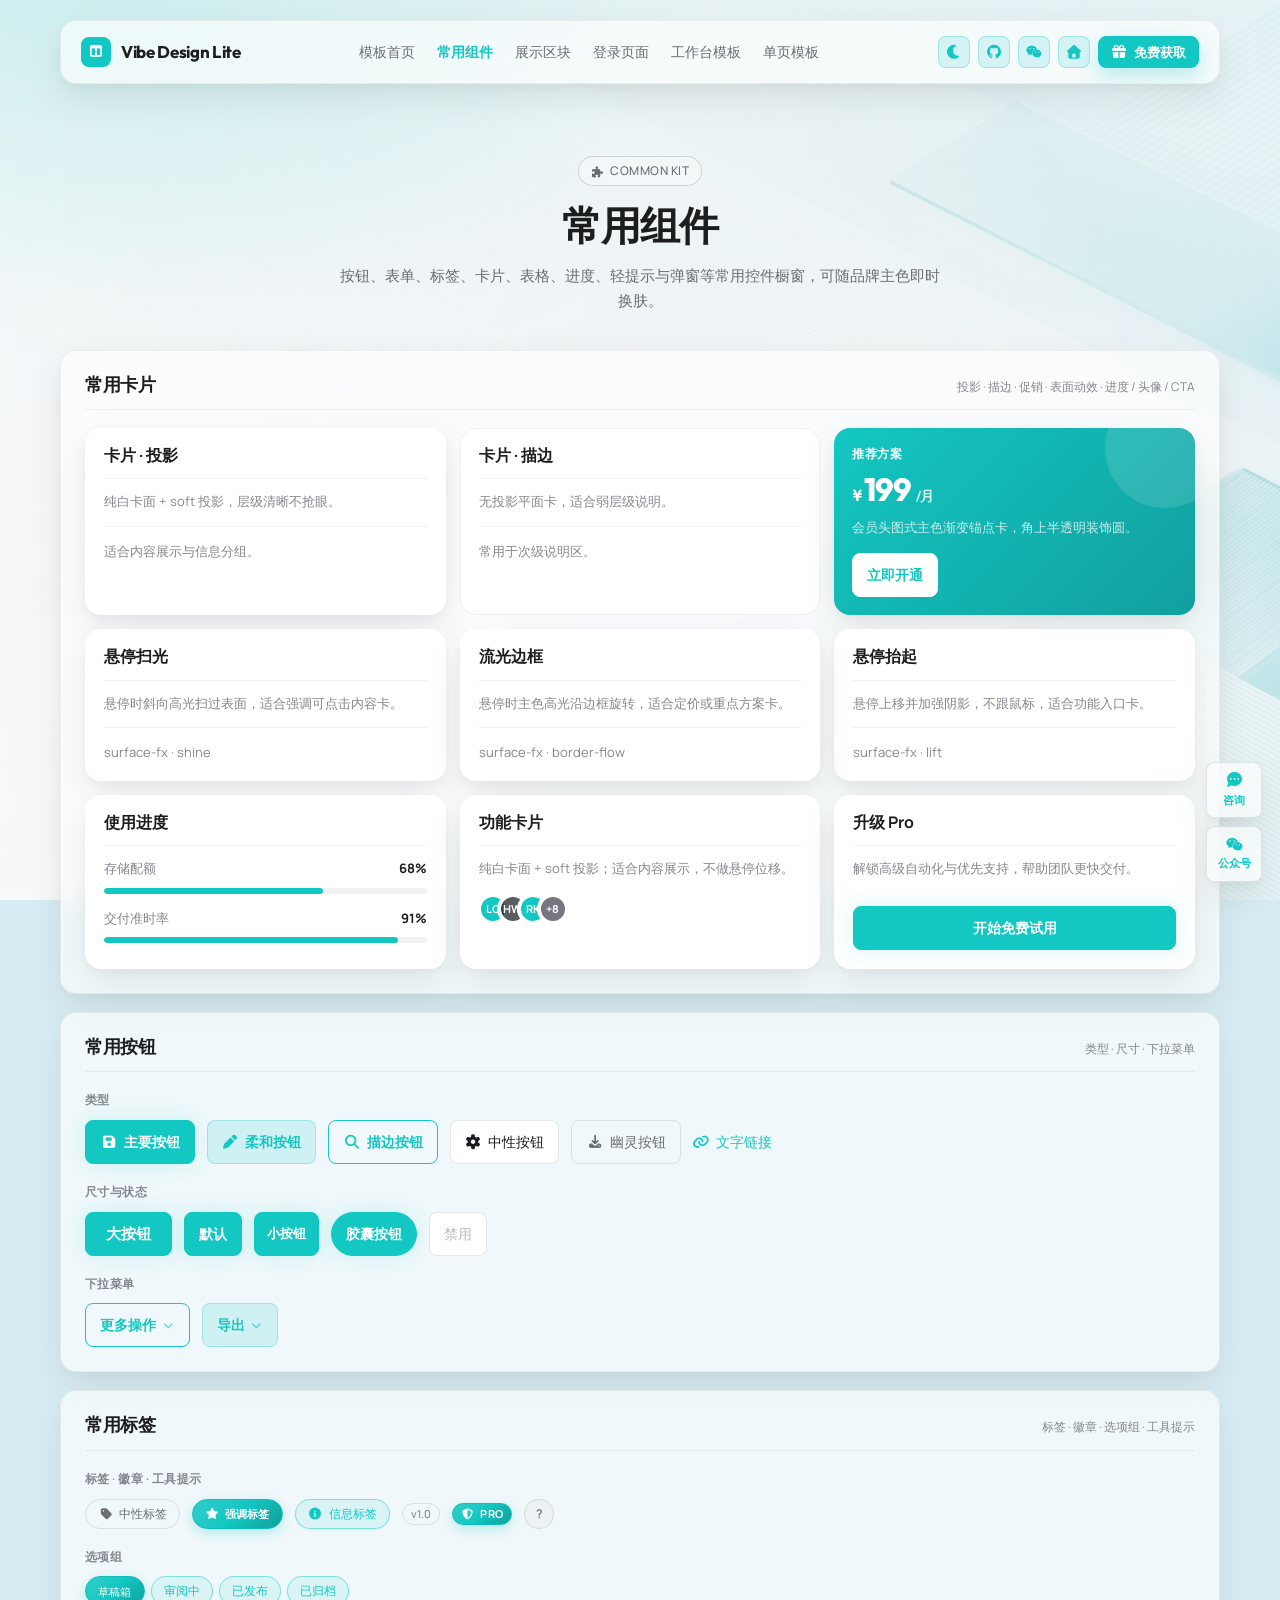
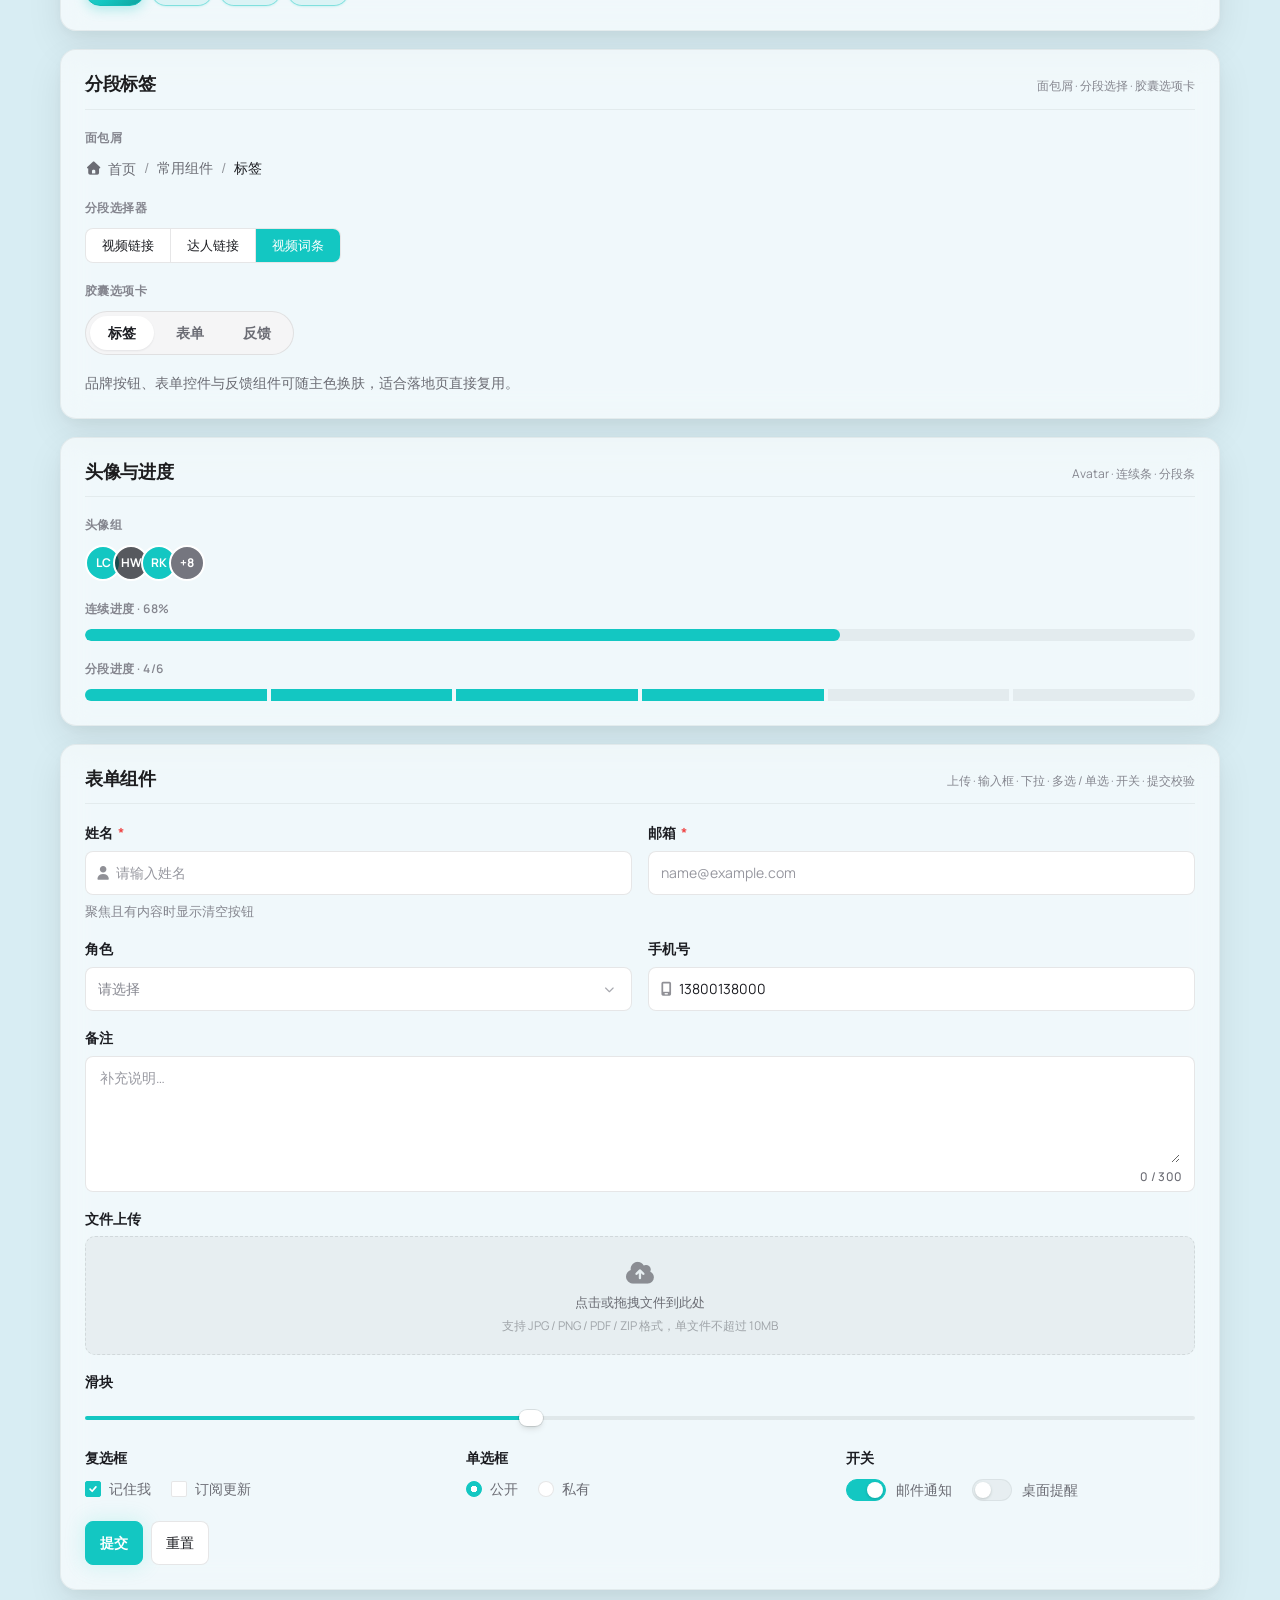
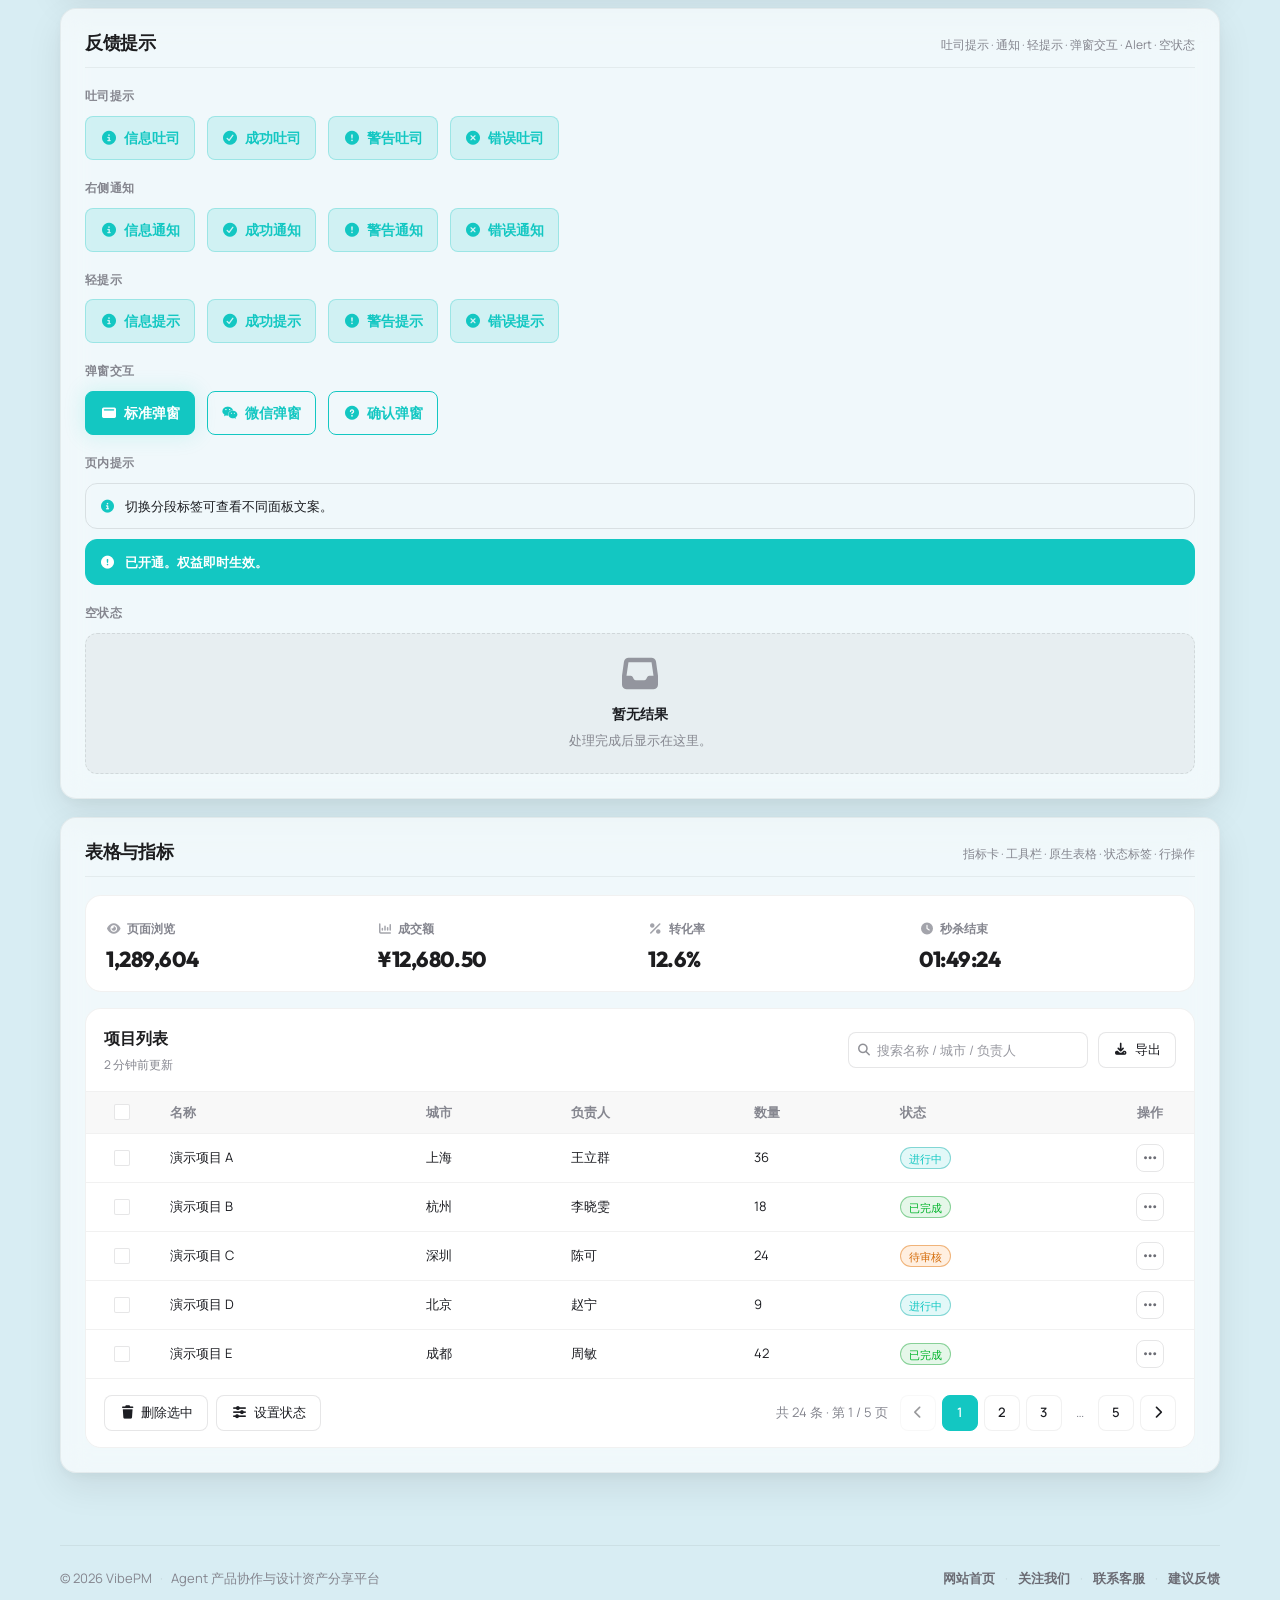
==== commit b75678e1: "营销页顶栏与首页对齐：主题 / GitHub / 公众号 / 首页入口顺序，并修正悬浮咨询链接。" ====
--- a/components.html
+++ b/components.html
@@ -43,9 +43,6 @@
           </nav>
 
           <div class="wa-nav__actions">
-            <button type="button" class="wa-nav__icon-btn wa-nav__icon-btn--aux" data-modal-open="wechat-modal" aria-label="关注公众号" title="关注公众号">
-              <i class="fa-brands fa-weixin" aria-hidden="true"></i>
-            </button>
             <button
               type="button"
               class="wa-nav__icon-btn wa-nav__icon-btn--aux"
@@ -55,6 +52,19 @@
               title="切换主题"
             >
               <i class="fa-regular fa-moon" aria-hidden="true"></i>
+            </button>
+            <a
+              class="wa-nav__icon-btn wa-nav__icon-btn--aux"
+              href="https://github.com/vibepm666/vibe-design-lite"
+              target="_blank"
+              rel="noopener noreferrer"
+              aria-label="GitHub 开源仓库"
+              title="GitHub"
+            >
+              <i class="fa-brands fa-github" aria-hidden="true"></i>
+            </a>
+            <button type="button" class="wa-nav__icon-btn wa-nav__icon-btn--aux" data-modal-open="wechat-modal" aria-label="关注公众号" title="关注公众号">
+              <i class="fa-brands fa-weixin" aria-hidden="true"></i>
             </button>
             <a
               class="wa-nav__icon-btn wa-nav__icon-btn--aux"
@@ -814,7 +824,7 @@
   </div>
 
   <div class="wa-float-tools" aria-label="快捷工具">
-    <a class="wa-float-tools__btn" href="./index.html#cta" title="咨询">
+    <a class="wa-float-tools__btn" href="https://work.weixin.qq.com/kfid/kfc30961678e9017618" title="咨询" target="_blank" rel="noopener noreferrer">
       <i class="fa-solid fa-comment-dots" aria-hidden="true"></i>
       <span>咨询</span>
     </a>
--- a/assets/common/css/components.css
+++ b/assets/common/css/components.css
@@ -1800,7 +1800,6 @@
 .wa-table tbody tr.is-selected,
 .wa-table tbody tr:has(input[type="checkbox"]:checked) {
   background: color-mix(in srgb, var(--wa-color-primary) 9%, var(--wa-color-surface));
-  box-shadow: inset 3px 0 0 0 var(--wa-color-primary);
 }
 
 .wa-table tbody tr.is-selected:hover,
